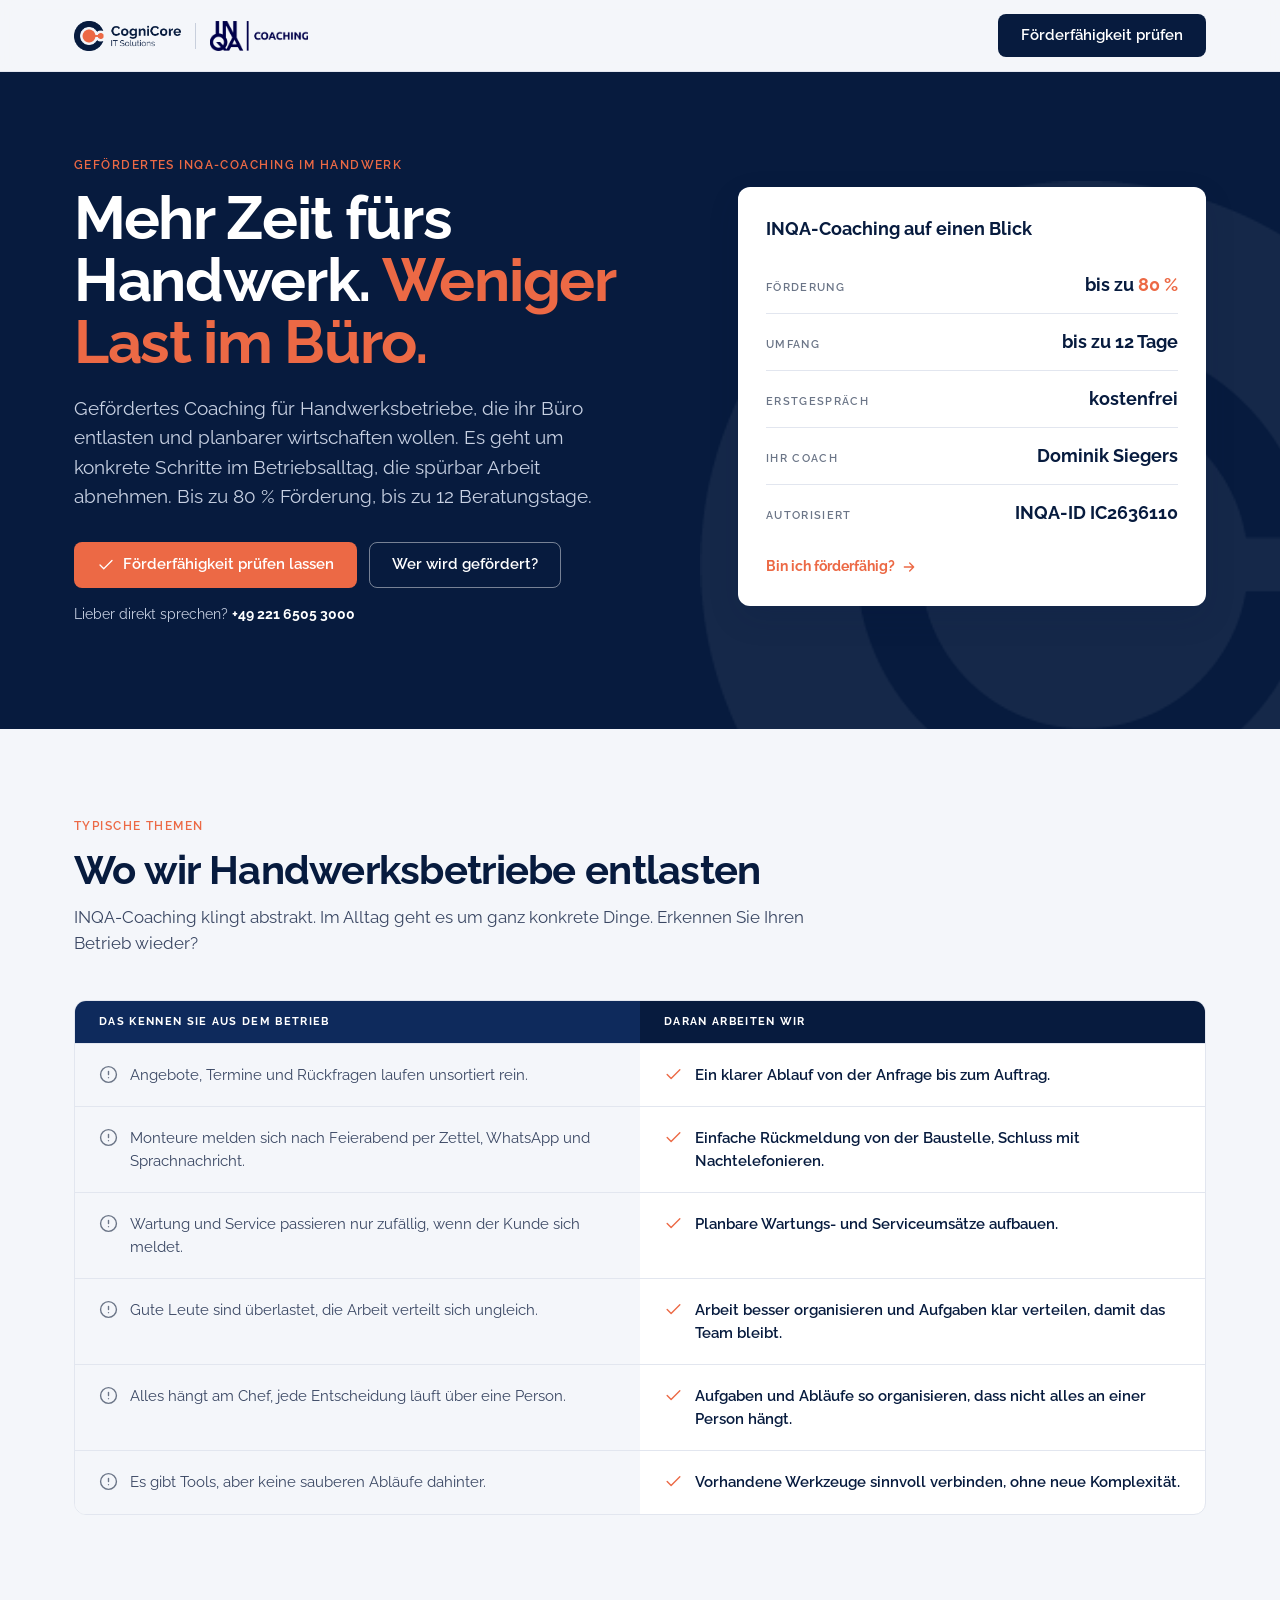
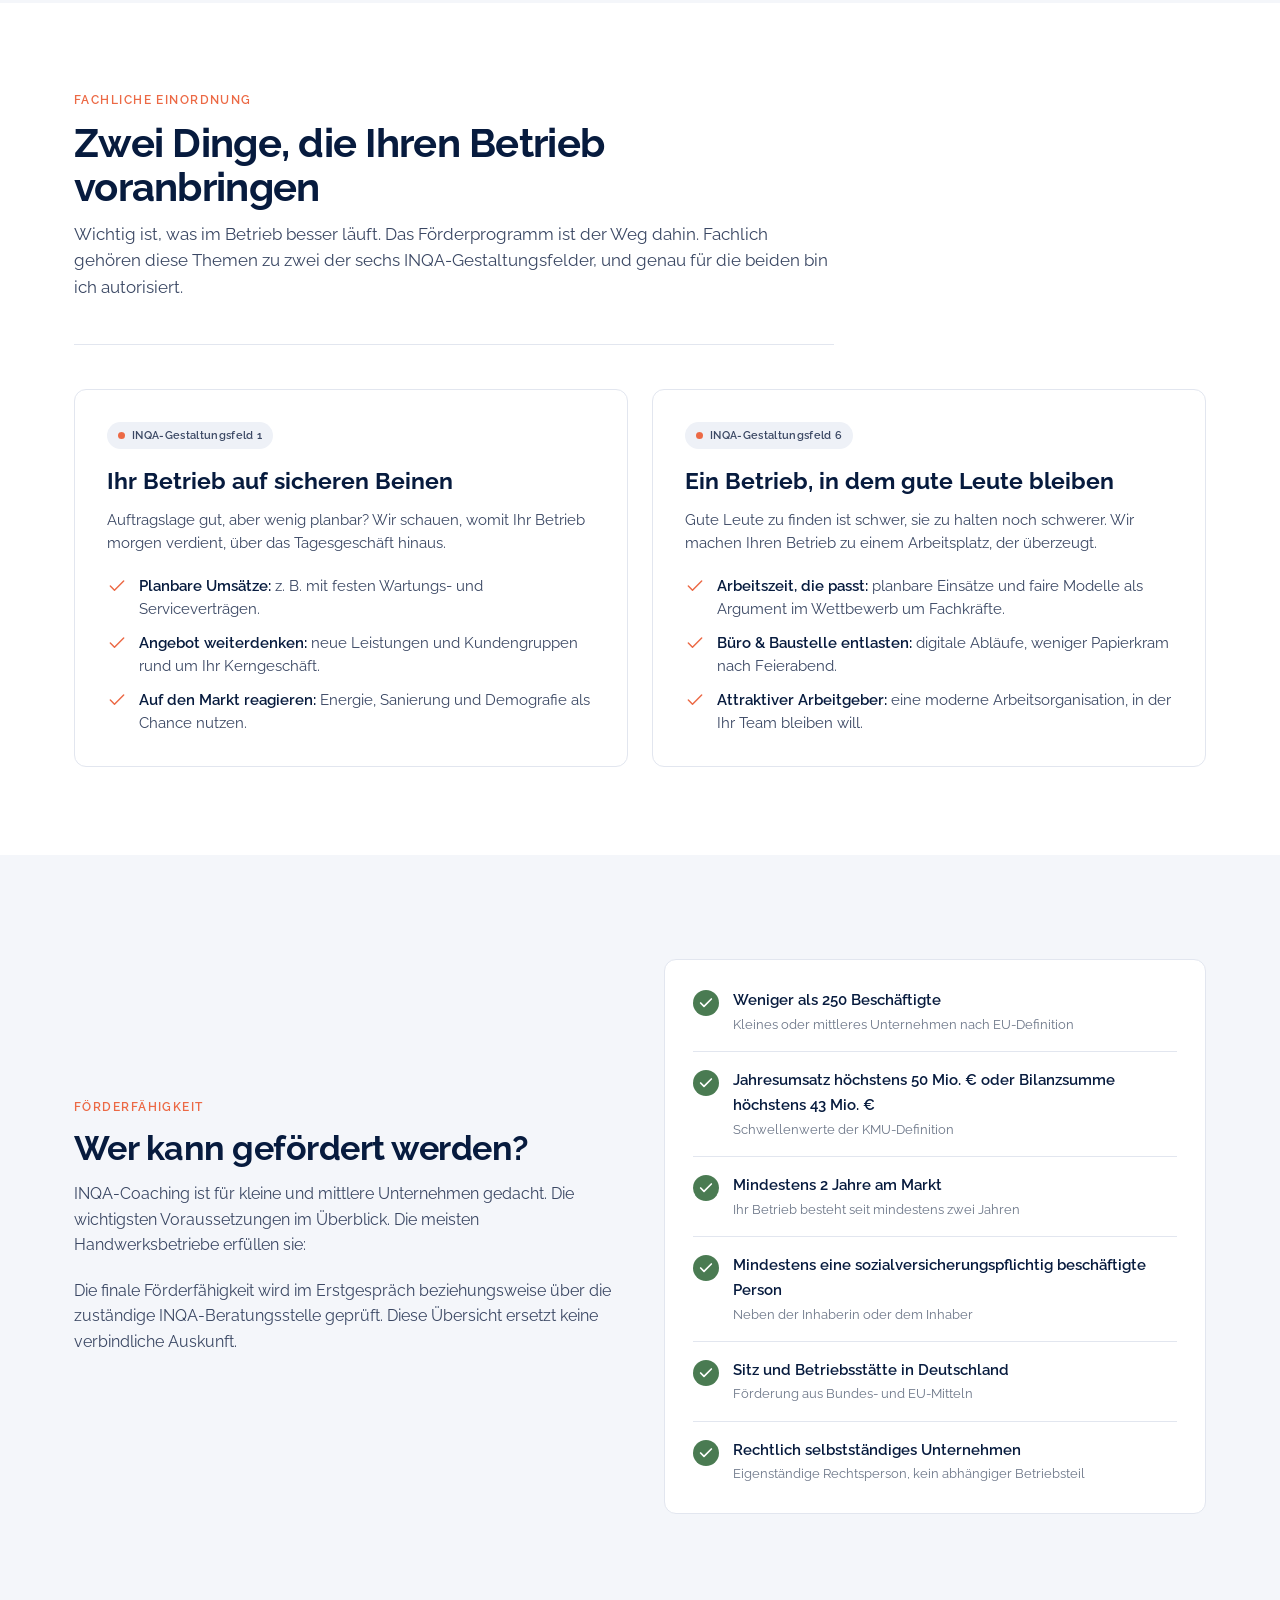
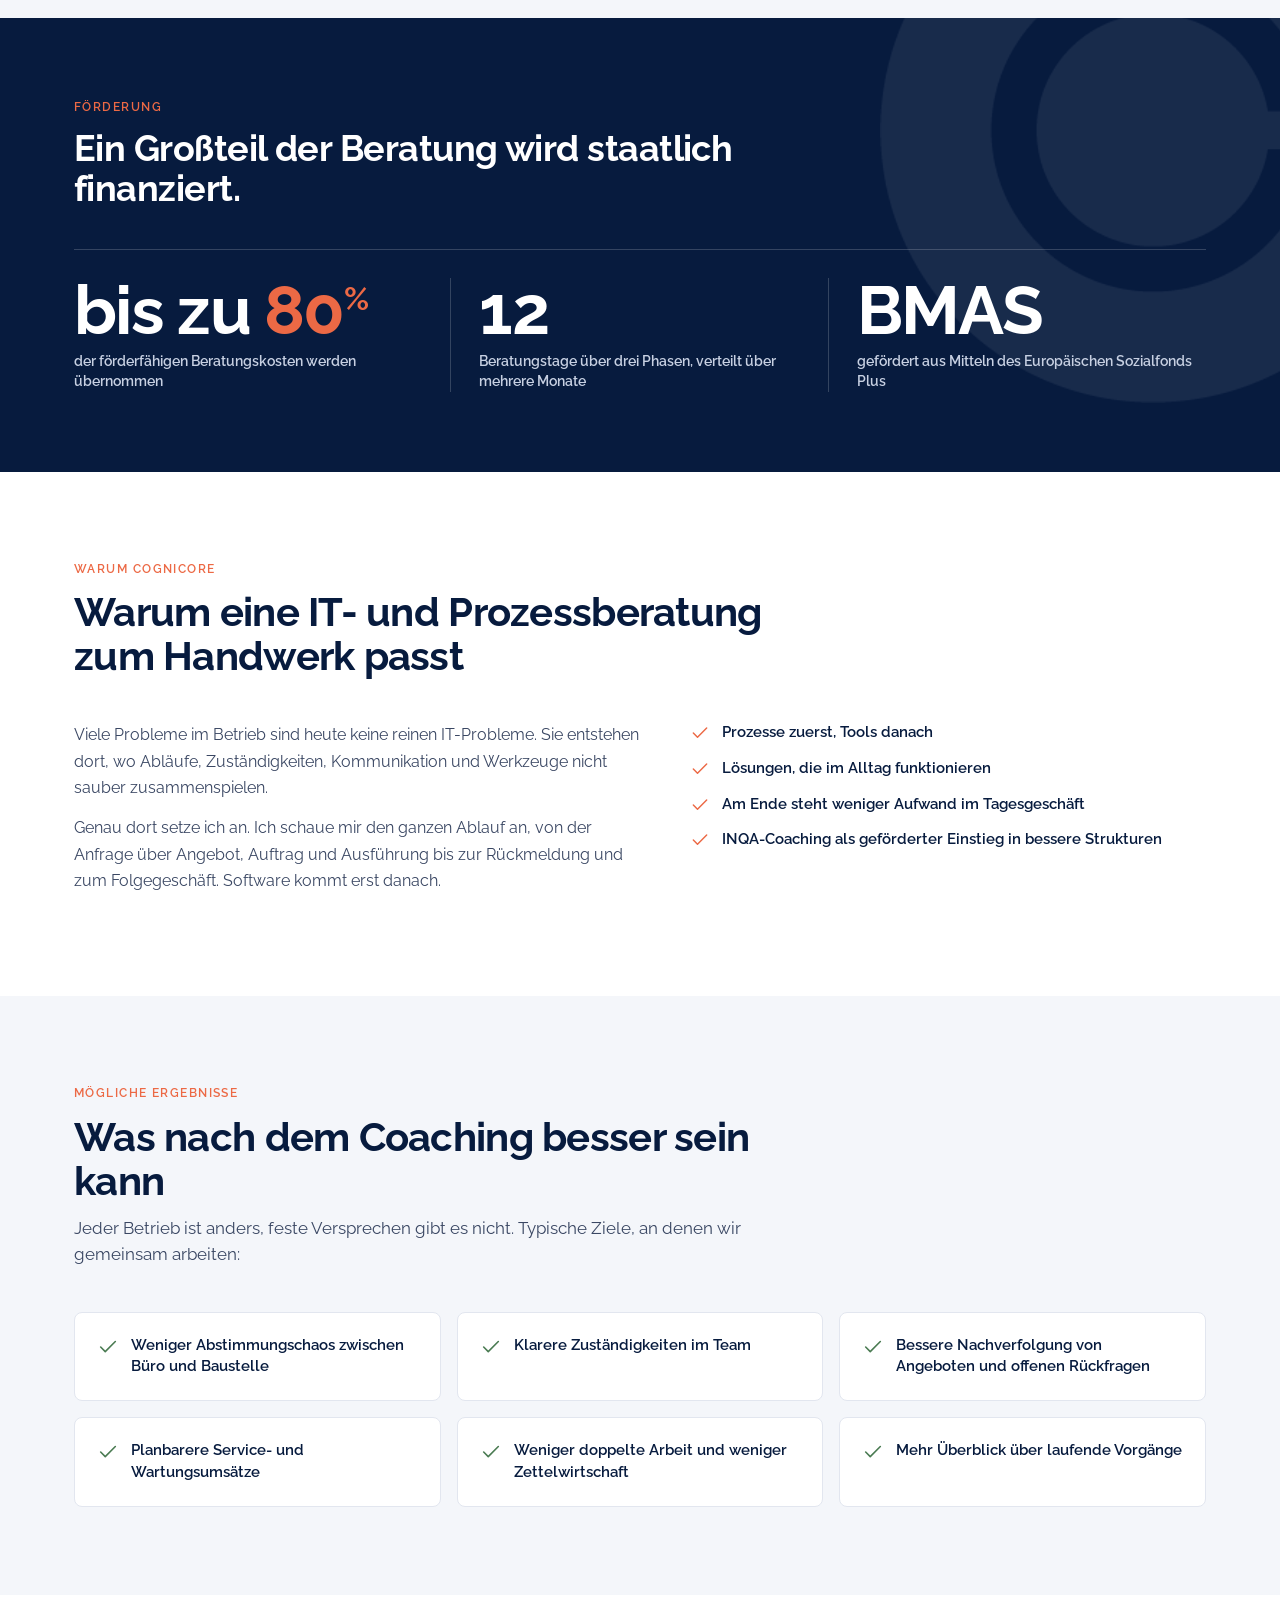
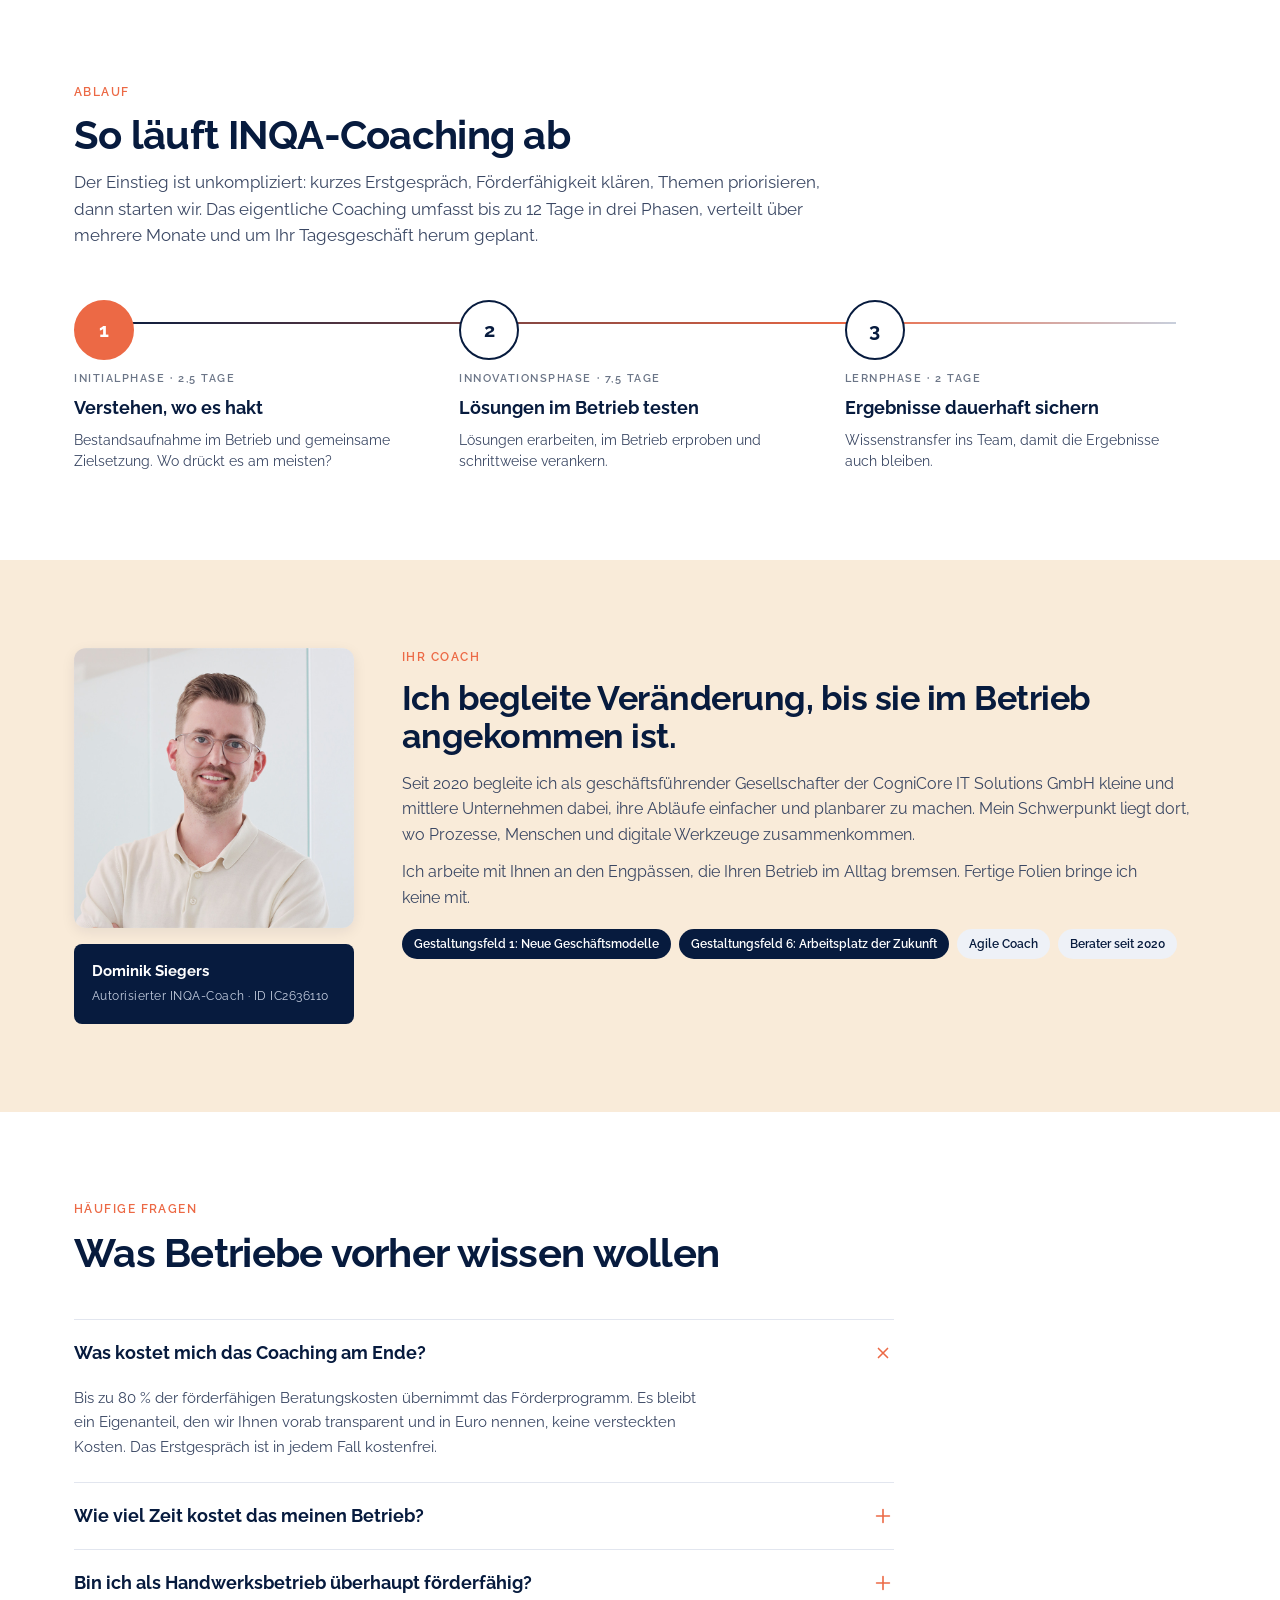
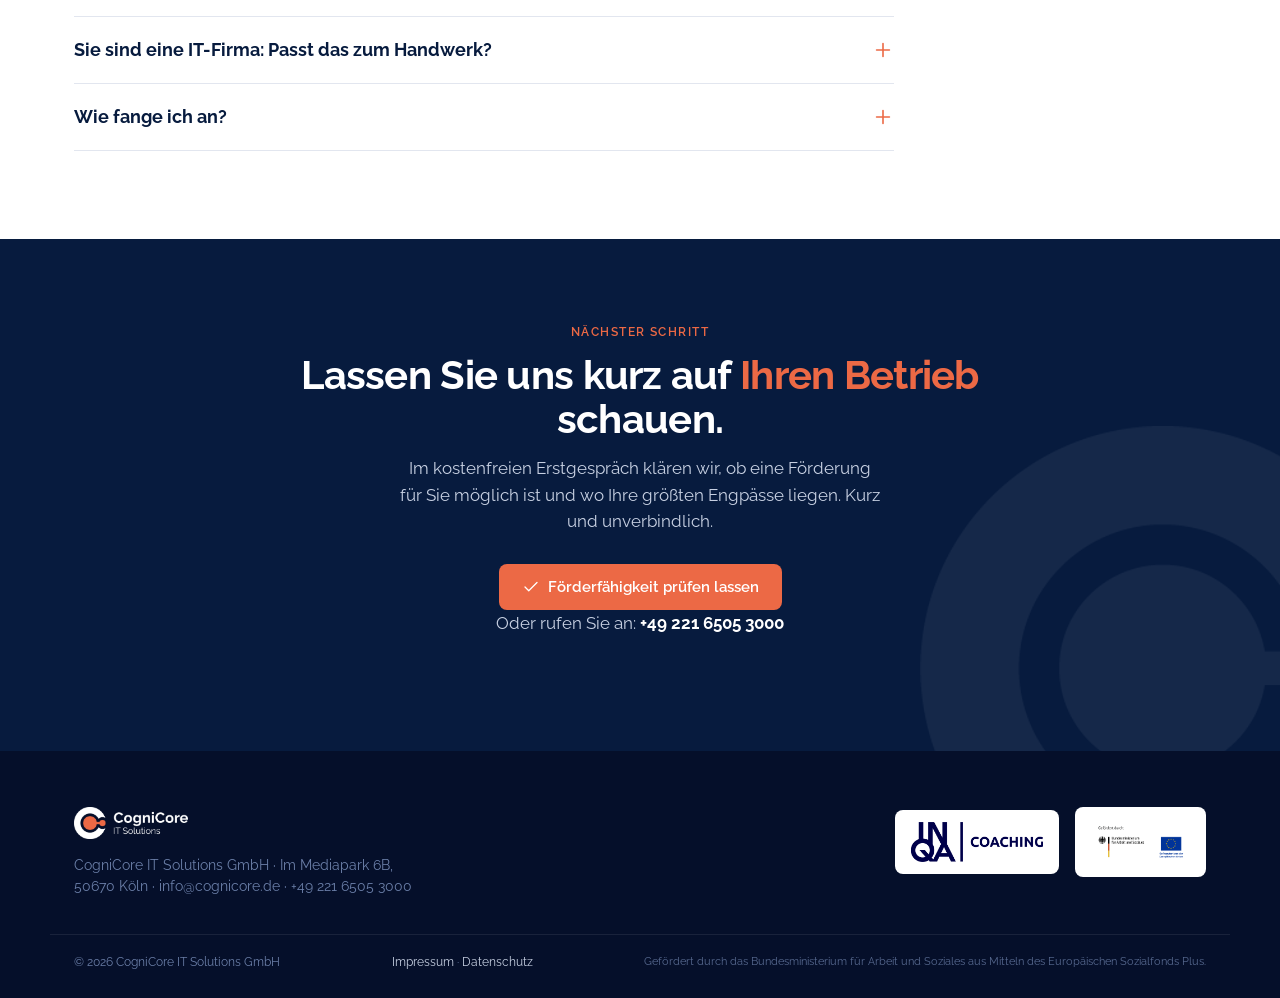
==== index.html @ 33bd90b1 "HubSpot Analytics (EU) eingebunden, Datenschutz auf Einwilligung/Cookies/HubSpot angepasst" ====
<!DOCTYPE html>
<html lang="de">
<head>
  <meta charset="UTF-8">
  <meta name="viewport" content="width=device-width, initial-scale=1.0">
  <title>INQA-Coaching im Handwerk | CogniCore · Dominik Siegers</title>
  <meta name="description" content="Gefördertes INQA-Coaching für Handwerksbetriebe: Büro entlasten, Abläufe klarer machen, planbare Umsätze. Bis zu 80 % Förderung, bis zu 12 Beratungstage. Förderfähigkeit kostenfrei prüfen lassen.">
  <link rel="stylesheet" href="cc-tokens.css">
  <link rel="stylesheet" href="styles.css">
</head>
<body>

<!-- NAV -->
<header class="nav">
  <div class="nav__inner">
    <div class="nav__brand">
      <img class="logo" src="assets/logos/cognicore-logo.png" alt="CogniCore IT Solutions">
      <span class="sep"></span>
      <img class="inqa" src="assets/logos/inqa-coaching-logo.png" alt="INQA Coaching">
    </div>
    <a href="https://book.morgen.so/dominiksiegers/20min" class="btn btn--primary" target="_blank" rel="noopener">Förderfähigkeit prüfen</a>
  </div>
</header>

<!-- HERO -->
<section class="hero">
  <div class="hero__bg"><img src="assets/logos/cognicore-icon-white.png" alt=""></div>
  <div class="hero__inner">
    <div>
      <span class="eyebrow">Gefördertes INQA-Coaching im Handwerk</span>
      <h1>Mehr Zeit fürs Handwerk. <em>Weniger Last im Büro.</em></h1>
      <p class="hero__lede">Gefördertes Coaching für Handwerksbetriebe, die ihr Büro entlasten und planbarer wirtschaften wollen. Es geht um konkrete Schritte im Betriebsalltag, die spürbar Arbeit abnehmen. Bis zu 80 % Förderung, bis zu 12 Beratungstage.</p>
      <div class="hero__actions">
        <a href="https://book.morgen.so/dominiksiegers/20min" class="btn btn--accent" target="_blank" rel="noopener">
          <svg class="ico" viewBox="0 0 24 24" fill="none" stroke="currentColor" stroke-width="1.75" stroke-linecap="round" stroke-linejoin="round"><path d="M20 6 9 17l-5-5"/></svg>
          Förderfähigkeit prüfen lassen
        </a>
        <a href="#foerderfaehig" class="btn btn--ghost-light">Wer wird gefördert?</a>
      </div>
      <p class="hero__phone">Lieber direkt sprechen? <a href="tel:+4922165053000">+49 221 6505 3000</a></p>
    </div>
    <div class="factpanel">
      <p class="factpanel__title">INQA-Coaching auf einen Blick</p>
      <ul class="factpanel__list">
        <li><span class="label">Förderung</span><span class="value">bis zu <span class="accent">80 %</span></span></li>
        <li><span class="label">Umfang</span><span class="value">bis zu 12 Tage</span></li>
        <li><span class="label">Erstgespräch</span><span class="value">kostenfrei</span></li>
        <li><span class="label">Ihr Coach</span><span class="value">Dominik Siegers</span></li>
        <li><span class="label">Autorisiert</span><span class="value">INQA-ID IC2636110</span></li>
      </ul>
      <a href="#foerderfaehig" class="factpanel__link">Bin ich förderfähig?
        <svg class="ico" style="width:16px;height:16px" viewBox="0 0 24 24" fill="none" stroke="currentColor" stroke-width="2" stroke-linecap="round" stroke-linejoin="round"><path d="M5 12h14M13 6l6 6-6 6"/></svg>
      </a>
    </div>
  </div>
</section>

<!-- PROBLEM → ANSATZ -->
<section class="section section--surface" id="themen">
  <div class="wrap">
    <div class="section__head">
      <span class="eyebrow">Typische Themen</span>
      <h2>Wo wir Handwerksbetriebe entlasten</h2>
      <p>INQA-Coaching klingt abstrakt. Im Alltag geht es um ganz konkrete Dinge. Erkennen Sie Ihren Betrieb wieder?</p>
    </div>
    <div class="solve">
      <div class="solve__head"><span>Das kennen Sie aus dem Betrieb</span><span>Daran arbeiten wir</span></div>
      <div class="solve__row">
        <div class="solve__problem"><svg class="ico" viewBox="0 0 24 24" fill="none" stroke="currentColor" stroke-width="1.75" stroke-linecap="round" stroke-linejoin="round"><circle cx="12" cy="12" r="10"/><path d="M12 8v4M12 16h.01"/></svg>Angebote, Termine und Rückfragen laufen unsortiert rein.</div>
        <div class="solve__fix"><svg class="ico" viewBox="0 0 24 24" fill="none" stroke="currentColor" stroke-width="1.75" stroke-linecap="round" stroke-linejoin="round"><path d="M20 6 9 17l-5-5"/></svg>Ein klarer Ablauf von der Anfrage bis zum Auftrag.</div>
      </div>
      <div class="solve__row">
        <div class="solve__problem"><svg class="ico" viewBox="0 0 24 24" fill="none" stroke="currentColor" stroke-width="1.75" stroke-linecap="round" stroke-linejoin="round"><circle cx="12" cy="12" r="10"/><path d="M12 8v4M12 16h.01"/></svg>Monteure melden sich nach Feierabend per Zettel, WhatsApp und Sprachnachricht.</div>
        <div class="solve__fix"><svg class="ico" viewBox="0 0 24 24" fill="none" stroke="currentColor" stroke-width="1.75" stroke-linecap="round" stroke-linejoin="round"><path d="M20 6 9 17l-5-5"/></svg>Einfache Rückmeldung von der Baustelle, Schluss mit Nachtelefonieren.</div>
      </div>
      <div class="solve__row">
        <div class="solve__problem"><svg class="ico" viewBox="0 0 24 24" fill="none" stroke="currentColor" stroke-width="1.75" stroke-linecap="round" stroke-linejoin="round"><circle cx="12" cy="12" r="10"/><path d="M12 8v4M12 16h.01"/></svg>Wartung und Service passieren nur zufällig, wenn der Kunde sich meldet.</div>
        <div class="solve__fix"><svg class="ico" viewBox="0 0 24 24" fill="none" stroke="currentColor" stroke-width="1.75" stroke-linecap="round" stroke-linejoin="round"><path d="M20 6 9 17l-5-5"/></svg>Planbare Wartungs- und Serviceumsätze aufbauen.</div>
      </div>
      <div class="solve__row">
        <div class="solve__problem"><svg class="ico" viewBox="0 0 24 24" fill="none" stroke="currentColor" stroke-width="1.75" stroke-linecap="round" stroke-linejoin="round"><circle cx="12" cy="12" r="10"/><path d="M12 8v4M12 16h.01"/></svg>Gute Leute sind überlastet, die Arbeit verteilt sich ungleich.</div>
        <div class="solve__fix"><svg class="ico" viewBox="0 0 24 24" fill="none" stroke="currentColor" stroke-width="1.75" stroke-linecap="round" stroke-linejoin="round"><path d="M20 6 9 17l-5-5"/></svg>Arbeit besser organisieren und Aufgaben klar verteilen, damit das Team bleibt.</div>
      </div>
      <div class="solve__row">
        <div class="solve__problem"><svg class="ico" viewBox="0 0 24 24" fill="none" stroke="currentColor" stroke-width="1.75" stroke-linecap="round" stroke-linejoin="round"><circle cx="12" cy="12" r="10"/><path d="M12 8v4M12 16h.01"/></svg>Alles hängt am Chef, jede Entscheidung läuft über eine Person.</div>
        <div class="solve__fix"><svg class="ico" viewBox="0 0 24 24" fill="none" stroke="currentColor" stroke-width="1.75" stroke-linecap="round" stroke-linejoin="round"><path d="M20 6 9 17l-5-5"/></svg>Aufgaben und Abläufe so organisieren, dass nicht alles an einer Person hängt.</div>
      </div>
      <div class="solve__row">
        <div class="solve__problem"><svg class="ico" viewBox="0 0 24 24" fill="none" stroke="currentColor" stroke-width="1.75" stroke-linecap="round" stroke-linejoin="round"><circle cx="12" cy="12" r="10"/><path d="M12 8v4M12 16h.01"/></svg>Es gibt Tools, aber keine sauberen Abläufe dahinter.</div>
        <div class="solve__fix"><svg class="ico" viewBox="0 0 24 24" fill="none" stroke="currentColor" stroke-width="1.75" stroke-linecap="round" stroke-linejoin="round"><path d="M20 6 9 17l-5-5"/></svg>Vorhandene Werkzeuge sinnvoll verbinden, ohne neue Komplexität.</div>
      </div>
    </div>
  </div>
</section>

<!-- GESTALTUNGSFELDER (fachliche Einordnung) -->
<section class="section section--white">
  <div class="wrap">
    <div class="section__head">
      <span class="eyebrow">Fachliche Einordnung</span>
      <h2>Zwei Dinge, die Ihren Betrieb voranbringen</h2>
      <p>Wichtig ist, was im Betrieb besser läuft. Das Förderprogramm ist der Weg dahin. Fachlich gehören diese Themen zu zwei der sechs INQA-Gestaltungsfelder, und genau für die beiden bin ich autorisiert.</p>
    </div>
    <hr class="rule">
    <div class="pillars">
      <article class="pillar">
        <span class="pillar__cred"><span class="dot"></span> INQA-Gestaltungsfeld 1</span>
        <h3>Ihr Betrieb auf sicheren Beinen</h3>
        <p>Auftragslage gut, aber wenig planbar? Wir schauen, womit Ihr Betrieb morgen verdient, über das Tagesgeschäft hinaus.</p>
        <ul>
          <li><svg class="ico" viewBox="0 0 24 24" fill="none" stroke="currentColor" stroke-width="1.75" stroke-linecap="round" stroke-linejoin="round"><path d="M20 6 9 17l-5-5"/></svg><span><b>Planbare Umsätze:</b> z. B. mit festen Wartungs- und Serviceverträgen.</span></li>
          <li><svg class="ico" viewBox="0 0 24 24" fill="none" stroke="currentColor" stroke-width="1.75" stroke-linecap="round" stroke-linejoin="round"><path d="M20 6 9 17l-5-5"/></svg><span><b>Angebot weiterdenken:</b> neue Leistungen und Kundengruppen rund um Ihr Kerngeschäft.</span></li>
          <li><svg class="ico" viewBox="0 0 24 24" fill="none" stroke="currentColor" stroke-width="1.75" stroke-linecap="round" stroke-linejoin="round"><path d="M20 6 9 17l-5-5"/></svg><span><b>Auf den Markt reagieren:</b> Energie, Sanierung und Demografie als Chance nutzen.</span></li>
        </ul>
      </article>
      <article class="pillar">
        <span class="pillar__cred"><span class="dot"></span> INQA-Gestaltungsfeld 6</span>
        <h3>Ein Betrieb, in dem gute Leute bleiben</h3>
        <p>Gute Leute zu finden ist schwer, sie zu halten noch schwerer. Wir machen Ihren Betrieb zu einem Arbeitsplatz, der überzeugt.</p>
        <ul>
          <li><svg class="ico" viewBox="0 0 24 24" fill="none" stroke="currentColor" stroke-width="1.75" stroke-linecap="round" stroke-linejoin="round"><path d="M20 6 9 17l-5-5"/></svg><span><b>Arbeitszeit, die passt:</b> planbare Einsätze und faire Modelle als Argument im Wettbewerb um Fachkräfte.</span></li>
          <li><svg class="ico" viewBox="0 0 24 24" fill="none" stroke="currentColor" stroke-width="1.75" stroke-linecap="round" stroke-linejoin="round"><path d="M20 6 9 17l-5-5"/></svg><span><b>Büro &amp; Baustelle entlasten:</b> digitale Abläufe, weniger Papierkram nach Feierabend.</span></li>
          <li><svg class="ico" viewBox="0 0 24 24" fill="none" stroke="currentColor" stroke-width="1.75" stroke-linecap="round" stroke-linejoin="round"><path d="M20 6 9 17l-5-5"/></svg><span><b>Attraktiver Arbeitgeber:</b> eine moderne Arbeitsorganisation, in der Ihr Team bleiben will.</span></li>
        </ul>
      </article>
    </div>
  </div>
</section>

<!-- FÖRDERFÄHIGKEIT -->
<section class="section section--surface" id="foerderfaehig">
  <div class="wrap">
    <div class="eligible">
      <div class="eligible__head">
        <span class="eyebrow">Förderfähigkeit</span>
        <h2>Wer kann gefördert werden?</h2>
        <p>INQA-Coaching ist für kleine und mittlere Unternehmen gedacht. Die wichtigsten Voraussetzungen im Überblick. Die meisten Handwerksbetriebe erfüllen sie:</p>
        <p class="eligible__note">Die finale Förderfähigkeit wird im Erstgespräch beziehungsweise über die zuständige INQA-Beratungsstelle geprüft. Diese Übersicht ersetzt keine verbindliche Auskunft.</p>
      </div>
      <ul class="checklist">
        <li>
          <span class="tick"><svg class="ico" viewBox="0 0 24 24" fill="none" stroke="currentColor" stroke-width="2.5" stroke-linecap="round" stroke-linejoin="round"><path d="M20 6 9 17l-5-5"/></svg></span>
          <div><b>Weniger als 250 Beschäftigte</b><span>Kleines oder mittleres Unternehmen nach EU-Definition</span></div>
        </li>
        <li>
          <span class="tick"><svg class="ico" viewBox="0 0 24 24" fill="none" stroke="currentColor" stroke-width="2.5" stroke-linecap="round" stroke-linejoin="round"><path d="M20 6 9 17l-5-5"/></svg></span>
          <div><b>Jahresumsatz höchstens 50 Mio. € oder Bilanzsumme höchstens 43 Mio. €</b><span>Schwellenwerte der KMU-Definition</span></div>
        </li>
        <li>
          <span class="tick"><svg class="ico" viewBox="0 0 24 24" fill="none" stroke="currentColor" stroke-width="2.5" stroke-linecap="round" stroke-linejoin="round"><path d="M20 6 9 17l-5-5"/></svg></span>
          <div><b>Mindestens 2 Jahre am Markt</b><span>Ihr Betrieb besteht seit mindestens zwei Jahren</span></div>
        </li>
        <li>
          <span class="tick"><svg class="ico" viewBox="0 0 24 24" fill="none" stroke="currentColor" stroke-width="2.5" stroke-linecap="round" stroke-linejoin="round"><path d="M20 6 9 17l-5-5"/></svg></span>
          <div><b>Mindestens eine sozialversicherungspflichtig beschäftigte Person</b><span>Neben der Inhaberin oder dem Inhaber</span></div>
        </li>
        <li>
          <span class="tick"><svg class="ico" viewBox="0 0 24 24" fill="none" stroke="currentColor" stroke-width="2.5" stroke-linecap="round" stroke-linejoin="round"><path d="M20 6 9 17l-5-5"/></svg></span>
          <div><b>Sitz und Betriebsstätte in Deutschland</b><span>Förderung aus Bundes- und EU-Mitteln</span></div>
        </li>
        <li>
          <span class="tick"><svg class="ico" viewBox="0 0 24 24" fill="none" stroke="currentColor" stroke-width="2.5" stroke-linecap="round" stroke-linejoin="round"><path d="M20 6 9 17l-5-5"/></svg></span>
          <div><b>Rechtlich selbstständiges Unternehmen</b><span>Eigenständige Rechtsperson, kein abhängiger Betriebsteil</span></div>
        </li>
      </ul>
    </div>
  </div>
</section>

<!-- FUNDING STATS -->
<section class="stats">
  <div class="stats__bg"><img src="assets/logos/cognicore-icon-white.png" alt=""></div>
  <div class="stats__inner">
    <div class="stats__head">
      <span class="eyebrow">Förderung</span>
      <h2>Ein Großteil der Beratung wird staatlich finanziert.</h2>
    </div>
    <div class="stats__grid">
      <div class="stat">
        <div class="stat__num">bis zu <span class="accent">80</span><em>%</em></div>
        <div class="stat__label">der förderfähigen Beratungskosten werden übernommen</div>
      </div>
      <div class="stat">
        <div class="stat__num">12</div>
        <div class="stat__label">Beratungstage über drei Phasen, verteilt über mehrere Monate</div>
      </div>
      <div class="stat">
        <div class="stat__num">BMAS</div>
        <div class="stat__label">gefördert aus Mitteln des Europäischen Sozialfonds Plus</div>
      </div>
    </div>
  </div>
</section>

<!-- WARUM COGNICORE -->
<section class="section section--white">
  <div class="wrap">
    <div class="section__head">
      <span class="eyebrow">Warum CogniCore</span>
      <h2>Warum eine IT- und Prozessberatung zum Handwerk passt</h2>
    </div>
    <div class="why">
      <div class="why__text">
        <p>Viele Probleme im Betrieb sind heute keine reinen IT-Probleme. Sie entstehen dort, wo Abläufe, Zuständigkeiten, Kommunikation und Werkzeuge nicht sauber zusammenspielen.</p>
        <p>Genau dort setze ich an. Ich schaue mir den ganzen Ablauf an, von der Anfrage über Angebot, Auftrag und Ausführung bis zur Rückmeldung und zum Folgegeschäft. Software kommt erst danach.</p>
      </div>
      <ul class="why__list">
        <li><svg class="ico" viewBox="0 0 24 24" fill="none" stroke="currentColor" stroke-width="1.75" stroke-linecap="round" stroke-linejoin="round"><path d="M20 6 9 17l-5-5"/></svg>Prozesse zuerst, Tools danach</li>
        <li><svg class="ico" viewBox="0 0 24 24" fill="none" stroke="currentColor" stroke-width="1.75" stroke-linecap="round" stroke-linejoin="round"><path d="M20 6 9 17l-5-5"/></svg>Lösungen, die im Alltag funktionieren</li>
        <li><svg class="ico" viewBox="0 0 24 24" fill="none" stroke="currentColor" stroke-width="1.75" stroke-linecap="round" stroke-linejoin="round"><path d="M20 6 9 17l-5-5"/></svg>Am Ende steht weniger Aufwand im Tagesgeschäft</li>
        <li><svg class="ico" viewBox="0 0 24 24" fill="none" stroke="currentColor" stroke-width="1.75" stroke-linecap="round" stroke-linejoin="round"><path d="M20 6 9 17l-5-5"/></svg>INQA-Coaching als geförderter Einstieg in bessere Strukturen</li>
      </ul>
    </div>
  </div>
</section>

<!-- ERGEBNIS -->
<section class="section section--surface">
  <div class="wrap">
    <div class="section__head">
      <span class="eyebrow">Mögliche Ergebnisse</span>
      <h2>Was nach dem Coaching besser sein kann</h2>
      <p>Jeder Betrieb ist anders, feste Versprechen gibt es nicht. Typische Ziele, an denen wir gemeinsam arbeiten:</p>
    </div>
    <div class="results">
      <div class="result"><svg class="ico" viewBox="0 0 24 24" fill="none" stroke="currentColor" stroke-width="1.75" stroke-linecap="round" stroke-linejoin="round"><path d="M20 6 9 17l-5-5"/></svg><p>Weniger Abstimmungschaos zwischen Büro und Baustelle</p></div>
      <div class="result"><svg class="ico" viewBox="0 0 24 24" fill="none" stroke="currentColor" stroke-width="1.75" stroke-linecap="round" stroke-linejoin="round"><path d="M20 6 9 17l-5-5"/></svg><p>Klarere Zuständigkeiten im Team</p></div>
      <div class="result"><svg class="ico" viewBox="0 0 24 24" fill="none" stroke="currentColor" stroke-width="1.75" stroke-linecap="round" stroke-linejoin="round"><path d="M20 6 9 17l-5-5"/></svg><p>Bessere Nachverfolgung von Angeboten und offenen Rückfragen</p></div>
      <div class="result"><svg class="ico" viewBox="0 0 24 24" fill="none" stroke="currentColor" stroke-width="1.75" stroke-linecap="round" stroke-linejoin="round"><path d="M20 6 9 17l-5-5"/></svg><p>Planbarere Service- und Wartungsumsätze</p></div>
      <div class="result"><svg class="ico" viewBox="0 0 24 24" fill="none" stroke="currentColor" stroke-width="1.75" stroke-linecap="round" stroke-linejoin="round"><path d="M20 6 9 17l-5-5"/></svg><p>Weniger doppelte Arbeit und weniger Zettelwirtschaft</p></div>
      <div class="result"><svg class="ico" viewBox="0 0 24 24" fill="none" stroke="currentColor" stroke-width="1.75" stroke-linecap="round" stroke-linejoin="round"><path d="M20 6 9 17l-5-5"/></svg><p>Mehr Überblick über laufende Vorgänge</p></div>
    </div>
  </div>
</section>

<!-- PROCESS -->
<section class="section section--white" id="ablauf">
  <div class="wrap">
    <div class="section__head">
      <span class="eyebrow">Ablauf</span>
      <h2>So läuft INQA-Coaching ab</h2>
      <p>Der Einstieg ist unkompliziert: kurzes Erstgespräch, Förderfähigkeit klären, Themen priorisieren, dann starten wir. Das eigentliche Coaching umfasst bis zu 12 Tage in drei Phasen, verteilt über mehrere Monate und um Ihr Tagesgeschäft herum geplant.</p>
    </div>
    <div class="process">
      <div class="process__line"></div>
      <div class="process__step is-active">
        <div class="process__dot">1</div>
        <span class="process__days">Initialphase · 2,5 Tage</span>
        <h3>Verstehen, wo es hakt</h3>
        <p>Bestandsaufnahme im Betrieb und gemeinsame Zielsetzung. Wo drückt es am meisten?</p>
      </div>
      <div class="process__step">
        <div class="process__dot">2</div>
        <span class="process__days">Innovationsphase · 7,5 Tage</span>
        <h3>Lösungen im Betrieb testen</h3>
        <p>Lösungen erarbeiten, im Betrieb erproben und schrittweise verankern.</p>
      </div>
      <div class="process__step">
        <div class="process__dot">3</div>
        <span class="process__days">Lernphase · 2 Tage</span>
        <h3>Ergebnisse dauerhaft sichern</h3>
        <p>Wissenstransfer ins Team, damit die Ergebnisse auch bleiben.</p>
      </div>
    </div>
  </div>
</section>

<!-- ABOUT -->
<section class="section section--beige">
  <div class="wrap">
    <div class="about">
      <div class="about__media">
        <img class="about__photo" src="assets/coach/dominik-siegers.jpg" alt="Dominik Siegers, autorisierter INQA-Coach">
        <div class="about__id">
          <b>Dominik Siegers</b>
          <span>Autorisierter INQA-Coach · ID IC2636110</span>
        </div>
      </div>
      <div class="about__text">
        <span class="eyebrow">Ihr Coach</span>
        <h2>Ich begleite Veränderung, bis sie im Betrieb angekommen ist.</h2>
        <p>Seit 2020 begleite ich als geschäftsführender Gesellschafter der CogniCore IT Solutions GmbH kleine und mittlere Unternehmen dabei, ihre Abläufe einfacher und planbarer zu machen. Mein Schwerpunkt liegt dort, wo Prozesse, Menschen und digitale Werkzeuge zusammenkommen.</p>
        <p>Ich arbeite mit Ihnen an den Engpässen, die Ihren Betrieb im Alltag bremsen. Fertige Folien bringe ich keine mit.</p>
        <div class="tags">
          <span class="tag tag--navy">Gestaltungsfeld 1: Neue Geschäftsmodelle</span>
          <span class="tag tag--navy">Gestaltungsfeld 6: Arbeitsplatz der Zukunft</span>
          <span class="tag">Agile Coach</span>
          <span class="tag">Berater seit 2020</span>
        </div>
      </div>
    </div>
  </div>
</section>

<!-- FAQ -->
<section class="section section--white">
  <div class="wrap">
    <div class="section__head">
      <span class="eyebrow">Häufige Fragen</span>
      <h2>Was Betriebe vorher wissen wollen</h2>
    </div>
    <div class="faq">
      <div class="faq__item open">
        <button class="faq__q">Was kostet mich das Coaching am Ende?
          <svg class="ico" viewBox="0 0 24 24" fill="none" stroke="currentColor" stroke-width="1.75" stroke-linecap="round" stroke-linejoin="round"><path d="M12 5v14M5 12h14"/></svg>
        </button>
        <div class="faq__a"><p>Bis zu 80 % der förderfähigen Beratungskosten übernimmt das Förderprogramm. Es bleibt ein Eigenanteil, den wir Ihnen vorab transparent und in Euro nennen, keine versteckten Kosten. Das Erstgespräch ist in jedem Fall kostenfrei.</p></div>
      </div>
      <div class="faq__item">
        <button class="faq__q">Wie viel Zeit kostet das meinen Betrieb?
          <svg class="ico" viewBox="0 0 24 24" fill="none" stroke="currentColor" stroke-width="1.75" stroke-linecap="round" stroke-linejoin="round"><path d="M12 5v14M5 12h14"/></svg>
        </button>
        <div class="faq__a"><p>Bis zu 12 Beratungstage, verteilt über mehrere Monate. Die Termine planen wir um Ihr Tagesgeschäft herum, der Betrieb läuft normal weiter. Wir arbeiten an konkreten Themen aus Ihrem Alltag.</p></div>
      </div>
      <div class="faq__item">
        <button class="faq__q">Bin ich als Handwerksbetrieb überhaupt förderfähig?
          <svg class="ico" viewBox="0 0 24 24" fill="none" stroke="currentColor" stroke-width="1.75" stroke-linecap="round" stroke-linejoin="round"><path d="M12 5v14M5 12h14"/></svg>
        </button>
        <div class="faq__a"><p>In der Regel ja: Betriebe mit weniger als 250 Beschäftigten, mindestens zwei Jahren am Markt und mindestens einer sozialversicherungspflichtig beschäftigten Person erfüllen die Kernkriterien. Die verbindliche Prüfung machen wir gemeinsam im Erstgespräch.</p></div>
      </div>
      <div class="faq__item">
        <button class="faq__q">Sie sind eine IT-Firma: Passt das zum Handwerk?
          <svg class="ico" viewBox="0 0 24 24" fill="none" stroke="currentColor" stroke-width="1.75" stroke-linecap="round" stroke-linejoin="round"><path d="M12 5v14M5 12h14"/></svg>
        </button>
        <div class="faq__a"><p>Mir geht es um Ihren Betrieb: planbare Umsätze, weniger Bürolast, ein Arbeitsplatz, der Leute hält. Technik ist dabei nur Mittel zum Zweck. Genau dafür bin ich als INQA-Coach für die Gestaltungsfelder 1 und 6 autorisiert.</p></div>
      </div>
      <div class="faq__item">
        <button class="faq__q">Wie fange ich an?
          <svg class="ico" viewBox="0 0 24 24" fill="none" stroke="currentColor" stroke-width="1.75" stroke-linecap="round" stroke-linejoin="round"><path d="M12 5v14M5 12h14"/></svg>
        </button>
        <div class="faq__a"><p>Mit einem kurzen, kostenfreien Erstgespräch. Darin klären wir Ihre Förderfähigkeit, Ihre Themen und den nächsten Schritt. Ob Sie das Coaching danach beauftragen, entscheiden Sie in Ruhe.</p></div>
      </div>
    </div>
  </div>
</section>

<!-- CTA -->
<section class="cta">
  <div class="cta__bg"><img src="assets/logos/cognicore-icon-white.png" alt=""></div>
  <div class="cta__inner">
    <span class="eyebrow">Nächster Schritt</span>
    <h2>Lassen Sie uns kurz auf <em>Ihren Betrieb</em> schauen.</h2>
    <p>Im kostenfreien Erstgespräch klären wir, ob eine Förderung für Sie möglich ist und wo Ihre größten Engpässe liegen. Kurz und unverbindlich.</p>
    <a href="https://book.morgen.so/dominiksiegers/20min" class="btn btn--accent" target="_blank" rel="noopener">
      <svg class="ico" viewBox="0 0 24 24" fill="none" stroke="currentColor" stroke-width="1.75" stroke-linecap="round" stroke-linejoin="round"><path d="M20 6 9 17l-5-5"/></svg>
      Förderfähigkeit prüfen lassen
    </a>
    <p class="cta__phone">Oder rufen Sie an: <a href="tel:+4922165053000">+49 221 6505 3000</a></p>
  </div>
</section>

<!-- FOOTER -->
<footer class="foot">
  <div class="wrap">
    <div class="foot__inner">
      <div class="foot__brand">
        <img src="assets/logos/cognicore-logo-white.png" alt="CogniCore IT Solutions">
        <p>CogniCore IT Solutions GmbH · Im Mediapark 6B, 50670 Köln · <a href="mailto:info@cognicore.de" style="color:inherit;border:0;">info@cognicore.de</a> · +49 221 6505 3000</p>
      </div>
      <div class="foot__logos">
        <div class="foot__chip"><img src="assets/logos/inqa-coaching-logo.png" alt="INQA Coaching"></div>
        <div class="foot__chip foot__chip--bmas"><img src="assets/logos/bmas-foerderlogo.png" alt="Gefördert durch das Bundesministerium für Arbeit und Soziales, kofinanziert von der Europäischen Union"></div>
      </div>
    </div>
  </div>
  <div class="foot__legal">
    <span>© 2026 CogniCore IT Solutions GmbH</span>
    <span><a href="impressum.html">Impressum</a> · <a href="datenschutz.html">Datenschutz</a></span>
    <span class="sub">Gefördert durch das Bundesministerium für Arbeit und Soziales aus Mitteln des Europäischen Sozialfonds Plus.</span>
  </div>
</footer>

<script>
  // FAQ accordion
  document.querySelectorAll('.faq__q').forEach(q => {
    q.addEventListener('click', () => {
      const item = q.parentElement;
      const wasOpen = item.classList.contains('open');
      document.querySelectorAll('.faq__item').forEach(i => i.classList.remove('open'));
      if (!wasOpen) item.classList.add('open');
    });
  });
</script>

<!-- Start of HubSpot Embed Code -->
<script type="text/javascript" id="hs-script-loader" async defer src="//js-eu1.hs-scripts.com/144804770.js"></script>
<!-- End of HubSpot Embed Code -->

</body>
</html>
---- cc-tokens.css ----
/* =========================================================
   CogniCore IT Solutions — Design Tokens
   Source: CCIT Corporate Design (2024) + brand notes
   ========================================================= */

/* Brand font — Raleway (variable, supplied by client). */
@font-face {
  font-family: 'Raleway';
  src: url('assets/fonts/raleway.woff2') format('woff2');
  font-weight: 100 900;
  font-style: normal;
  font-display: swap;
}

:root {
  /* ---------- Brand colors (from Corporate Guide) ---------- */
  --cc-blue:        #071B3E; /* "Blau"   — primary, dominant */
  --cc-blue-deep:   #050F2A; /* darker shade for layering */
  --cc-blue-700:    #0E2A5C;
  --cc-blue-500:    #1E4083;
  --cc-blue-300:    #6B7FA8;
  --cc-blue-100:    #C7D0E2;

  --cc-orange:      #EC6945; /* "Orange" — accent, highlights only */
  --cc-orange-600:  #D9542F;
  --cc-orange-300:  #F4A287;
  --cc-orange-100:  #FBDDD0;

  --cc-beige:       #F9EBD9; /* "Beige"  — soft surface accents */
  --cc-beige-200:   #FCF4E9;

  --cc-green:       #4A7B52; /* "Grün"   — success / secondary tag */
  --cc-green-200:   #B7CDB9;

  /* ---------- Neutrals ---------- */
  --cc-bg:          #F4F6FA; /* Background light (per brief) */
  --cc-bg-soft:     #FFFFFF;
  --cc-surface:     #FFFFFF;
  --cc-surface-2:   #F4F6FA;
  --cc-line:        #E2E6EF;
  --cc-line-strong: #C8CFDC;

  --cc-fg-1:        #071B3E;  /* primary text = navy */
  --cc-fg-2:        #3A4763;  /* secondary text */
  --cc-fg-3:        #6B7587;  /* tertiary / meta */
  --cc-fg-on-blue:  #FFFFFF;
  --cc-fg-on-blue-2:#C7D0E2;

  /* ---------- Semantic ---------- */
  --cc-success:     var(--cc-green);
  --cc-warning:     #C77A1F;
  --cc-danger:      #B23A2A;
  --cc-info:        var(--cc-blue-500);
  --cc-focus-ring:  rgba(236,105,69,.45);

  /* ---------- Type ---------- */
  /* Brand book lists Raleway (Bold, Regular). User brief says
     Calibri for office/long-form. Web defaults to Raleway with
     Calibri fallback, then system. */
  --cc-font-display: 'Raleway', 'Calibri', system-ui, -apple-system, 'Segoe UI', sans-serif;
  --cc-font-body:    'Raleway', 'Calibri', system-ui, -apple-system, 'Segoe UI', sans-serif;
  --cc-font-mono:    ui-monospace, 'JetBrains Mono', 'SF Mono', Menlo, Consolas, monospace;

  /* Office / document mode (Calibri only) */
  --cc-font-office:  'Calibri', 'Carlito', system-ui, sans-serif;

  /* Type scale — geared to 16px root */
  --cc-fs-display: 56px;  --cc-lh-display: 1.05;  --cc-tr-display: -0.02em;
  --cc-fs-h1:      40px;  --cc-lh-h1:      1.10;  --cc-tr-h1:      -0.015em;
  --cc-fs-h2:      30px;  --cc-lh-h2:      1.18;  --cc-tr-h2:      -0.01em;
  --cc-fs-h3:      22px;  --cc-lh-h3:      1.25;  --cc-tr-h3:       0;
  --cc-fs-h4:      18px;  --cc-lh-h4:      1.30;
  --cc-fs-body:    16px;  --cc-lh-body:    1.55;
  --cc-fs-small:   14px;  --cc-lh-small:   1.50;
  --cc-fs-meta:    12px;  --cc-lh-meta:    1.40;
  --cc-tracking-eyebrow: 0.12em;

  /* Weights */
  --cc-w-light:    300;
  --cc-w-regular:  400;
  --cc-w-medium:   500;
  --cc-w-semi:     600;
  --cc-w-bold:     700;

  /* ---------- Spacing (4px base) ---------- */
  --cc-s-1:  4px;
  --cc-s-2:  8px;
  --cc-s-3:  12px;
  --cc-s-4:  16px;
  --cc-s-5:  20px;
  --cc-s-6:  24px;
  --cc-s-8:  32px;
  --cc-s-10: 40px;
  --cc-s-12: 48px;
  --cc-s-16: 64px;
  --cc-s-20: 80px;

  /* ---------- Radii ---------- */
  --cc-r-xs: 2px;
  --cc-r-sm: 4px;
  --cc-r-md: 8px;
  --cc-r-lg: 12px;
  --cc-r-xl: 20px;
  --cc-r-pill: 999px;

  /* ---------- Borders ---------- */
  --cc-border:        1px solid var(--cc-line);
  --cc-border-strong: 1px solid var(--cc-line-strong);
  --cc-border-blue:   1px solid var(--cc-blue);

  /* ---------- Shadows (restrained, navy-tinted) ---------- */
  --cc-shadow-1: 0 1px 2px rgba(7,27,62,.06), 0 1px 1px rgba(7,27,62,.04);
  --cc-shadow-2: 0 4px 14px rgba(7,27,62,.08);
  --cc-shadow-3: 0 12px 32px rgba(7,27,62,.12);
  --cc-shadow-inset: inset 0 0 0 1px rgba(7,27,62,.06);

  /* ---------- Motion ---------- */
  --cc-ease-out:  cubic-bezier(.2,.7,.2,1);
  --cc-ease-in-out: cubic-bezier(.4,0,.2,1);
  --cc-dur-fast: 120ms;
  --cc-dur-base: 200ms;
  --cc-dur-slow: 360ms;
}

/* =========================================================
   Semantic element styles — drop-in for prototypes
   ========================================================= */

html, body {
  background: var(--cc-bg);
  color: var(--cc-fg-1);
  font-family: var(--cc-font-body);
  font-size: var(--cc-fs-body);
  line-height: var(--cc-lh-body);
  font-weight: var(--cc-w-regular);
  -webkit-font-smoothing: antialiased;
  text-rendering: optimizeLegibility;
}

.cc-display, h1.cc-display {
  font-family: var(--cc-font-display);
  font-size: var(--cc-fs-display);
  line-height: var(--cc-lh-display);
  letter-spacing: var(--cc-tr-display);
  font-weight: var(--cc-w-bold);
  color: var(--cc-fg-1);
}

h1, .cc-h1 {
  font-family: var(--cc-font-display);
  font-size: var(--cc-fs-h1);
  line-height: var(--cc-lh-h1);
  letter-spacing: var(--cc-tr-h1);
  font-weight: var(--cc-w-bold);
  color: var(--cc-fg-1);
  margin: 0 0 var(--cc-s-4);
}

h2, .cc-h2 {
  font-family: var(--cc-font-display);
  font-size: var(--cc-fs-h2);
  line-height: var(--cc-lh-h2);
  letter-spacing: var(--cc-tr-h2);
  font-weight: var(--cc-w-bold);
  color: var(--cc-fg-1);
  margin: 0 0 var(--cc-s-3);
}

h3, .cc-h3 {
  font-family: var(--cc-font-display);
  font-size: var(--cc-fs-h3);
  line-height: var(--cc-lh-h3);
  font-weight: var(--cc-w-semi);
  color: var(--cc-fg-1);
  margin: 0 0 var(--cc-s-2);
}

h4, .cc-h4 {
  font-size: var(--cc-fs-h4);
  line-height: var(--cc-lh-h4);
  font-weight: var(--cc-w-semi);
  color: var(--cc-fg-1);
  margin: 0 0 var(--cc-s-2);
}

p, .cc-p {
  font-size: var(--cc-fs-body);
  line-height: var(--cc-lh-body);
  color: var(--cc-fg-2);
  margin: 0 0 var(--cc-s-3);
  text-wrap: pretty;
}

small, .cc-small {
  font-size: var(--cc-fs-small);
  line-height: var(--cc-lh-small);
  color: var(--cc-fg-3);
}

.cc-eyebrow {
  font-size: var(--cc-fs-meta);
  letter-spacing: var(--cc-tracking-eyebrow);
  text-transform: uppercase;
  font-weight: var(--cc-w-semi);
  color: var(--cc-orange);
}

code, kbd, pre, .cc-mono {
  font-family: var(--cc-font-mono);
  font-size: 0.92em;
}

a, .cc-link {
  color: var(--cc-blue-500);
  text-decoration: none;
  border-bottom: 1px solid currentColor;
  transition: color var(--cc-dur-fast) var(--cc-ease-out);
}
a:hover, .cc-link:hover { color: var(--cc-orange); }

::selection { background: var(--cc-orange); color: #fff; }
---- styles.css ----
/* =========================================================
   INQA-Coaching Handwerk — CogniCore brand world
   Builds on cc-tokens.css
   ========================================================= */

* { box-sizing: border-box; }
body { margin: 0; background: var(--cc-bg); color: var(--cc-fg-1); }
img { max-width: 100%; display: block; }
.wrap { max-width: 1180px; margin: 0 auto; padding: 0 24px; }

/* ---------- Buttons ---------- */
.btn {
  display: inline-flex; align-items: center; justify-content: center; gap: 8px;
  padding: 13px 22px; border-radius: var(--cc-r-md);
  font-family: var(--cc-font-display); font-weight: 600; font-size: 15px; line-height: 1;
  border: 1px solid transparent; cursor: pointer; text-decoration: none;
  transition: background var(--cc-dur-fast) var(--cc-ease-out),
              border-color var(--cc-dur-fast) var(--cc-ease-out),
              transform var(--cc-dur-fast) var(--cc-ease-out);
}
.btn:active { transform: translateY(1px); }
/* halte die Button-Schrift weiß, auch gegen die globale a:hover-Regel des Design-Systems */
.btn--primary, .btn--accent, .btn--ghost-light,
.btn--primary:hover, .btn--accent:hover, .btn--ghost-light:hover { color: #fff; }
.btn--primary { background: var(--cc-blue); }
.btn--primary:hover { background: var(--cc-blue-700); }
.btn--accent { background: var(--cc-orange); }
.btn--accent:hover { background: var(--cc-orange-600); }
.btn--ghost-light { background: transparent; border-color: rgba(255,255,255,.45); }
.btn--ghost-light:hover { border-color: #fff; background: rgba(255,255,255,.06); }
.btn .ico { width: 18px; height: 18px; }

/* ---------- Eyebrow ---------- */
.eyebrow {
  font-size: var(--cc-fs-meta); letter-spacing: var(--cc-tracking-eyebrow);
  text-transform: uppercase; font-weight: var(--cc-w-semi); color: var(--cc-orange);
  margin: 0 0 12px; display: block;
}

/* ---------- Nav ---------- */
.nav {
  position: sticky; top: 0; z-index: 30;
  background: rgba(244,246,250,.85); backdrop-filter: blur(10px);
  border-bottom: 1px solid var(--cc-line);
}
.nav__inner { display: flex; align-items: center; justify-content: space-between; padding: 14px 24px; max-width: 1180px; margin: 0 auto; }
.nav__brand { display: flex; align-items: center; gap: 14px; }
.nav__brand img.logo { height: 30px; }
.nav__brand .sep { width: 1px; height: 26px; background: var(--cc-line-strong); }
.nav__brand img.inqa { height: 30px; }

/* ---------- Hero ---------- */
.hero { position: relative; background: var(--cc-blue); color: #fff; overflow: hidden; }
.hero__bg { position: absolute; inset: 0; pointer-events: none; opacity: .06; }
.hero__bg img { position: absolute; right: -180px; bottom: -220px; width: 760px; max-width: none; }
.hero__inner {
  position: relative; max-width: 1180px; margin: 0 auto; padding: 84px 24px 92px;
  display: grid; grid-template-columns: 1.3fr 1fr; gap: 56px; align-items: center;
}
.hero h1 { color: #fff; font-size: 60px; line-height: 1.04; letter-spacing: -.022em; font-weight: 700; margin: 0 0 20px; }
.hero h1 em { font-style: normal; color: var(--cc-orange); }
.hero__lede { font-size: 19px; line-height: 1.55; color: var(--cc-fg-on-blue-2); max-width: 560px; margin: 0 0 30px; }
.hero__actions { display: flex; gap: 12px; flex-wrap: wrap; }

/* Hero carousel panel */
.hero__panel { background: #fff; border-radius: var(--cc-r-lg); box-shadow: var(--cc-shadow-3); padding: 16px; }
.carousel { position: relative; user-select: none; }
.carousel__track { overflow: hidden; border-radius: var(--cc-r-md); }
.carousel__track img { width: 100%; display: none; }
.carousel__track img.active { display: block; }
.carousel__btn {
  position: absolute; top: 50%; transform: translateY(-50%); width: 38px; height: 38px;
  border-radius: 999px; background: #fff; border: 1px solid var(--cc-line); cursor: pointer;
  box-shadow: var(--cc-shadow-2); display: flex; align-items: center; justify-content: center;
  color: var(--cc-blue); z-index: 5; transition: border-color var(--cc-dur-fast);
}
.carousel__btn:hover { border-color: var(--cc-blue); }
.carousel__btn .ico { width: 20px; height: 20px; }
.carousel__prev { left: -14px; } .carousel__next { right: -14px; }
.carousel__dots { display: flex; justify-content: center; gap: 7px; margin-top: 14px; }
.carousel__dots span { width: 8px; height: 8px; border-radius: 999px; background: var(--cc-line-strong); cursor: pointer; transition: background var(--cc-dur-fast); }
.carousel__dots span.active { background: var(--cc-orange); }

/* ---------- Section ---------- */
.section { padding: 88px 0; }
.section--surface { background: var(--cc-bg); }
.section--white { background: var(--cc-surface); }
.section__head { max-width: 760px; margin: 0 0 44px; }
.section__head h2 { font-size: 40px; line-height: 1.1; letter-spacing: -.018em; font-weight: 700; color: var(--cc-blue); margin: 0 0 12px; }
.section__head p { color: var(--cc-fg-2); font-size: 17px; line-height: 1.55; margin: 0; }
.rule { height: 1px; background: var(--cc-line); border: 0; margin: 0 0 44px; max-width: 760px; }

/* ---------- Cards ---------- */
.grid { display: grid; gap: 20px; }
.grid--2 { grid-template-columns: repeat(2, 1fr); }
.grid--4 { grid-template-columns: repeat(4, 1fr); }
.card {
  background: #fff; border: 1px solid var(--cc-line); border-radius: var(--cc-r-lg);
  padding: 26px; display: flex; flex-direction: column; gap: 12px;
  transition: box-shadow var(--cc-dur-base) var(--cc-ease-out), transform var(--cc-dur-base) var(--cc-ease-out);
}
.card:hover { box-shadow: var(--cc-shadow-2); transform: translateY(-2px); }
.card__ico { width: 44px; height: 44px; border-radius: var(--cc-r-md); background: var(--cc-blue); color: #fff; display: flex; align-items: center; justify-content: center; }
.card__ico .ico { width: 22px; height: 22px; }
.card h3 { margin: 4px 0 0; font-size: 20px; font-weight: 700; color: var(--cc-blue); }
.card p { color: var(--cc-fg-2); margin: 0; font-size: 15px; line-height: 1.55; }

/* ---------- Funding stats band (navy) ---------- */
.stats { background: var(--cc-blue); color: #fff; position: relative; overflow: hidden; }
.stats__bg { position: absolute; inset: 0; opacity: .07; pointer-events: none; }
.stats__bg img { position: absolute; right: -140px; top: -160px; width: 540px; max-width: none; }
.stats__inner { position: relative; max-width: 1180px; margin: 0 auto; padding: 80px 24px; }
.stats__head { max-width: 740px; margin-bottom: 40px; }
.stats__head h2 { color: #fff; font-size: 36px; line-height: 1.12; letter-spacing: -.015em; font-weight: 700; margin: 0; }
.stats__grid { display: grid; grid-template-columns: repeat(3, 1fr); border-top: 1px solid rgba(255,255,255,.18); padding-top: 28px; gap: 0; }
.stat { padding: 0 28px; border-right: 1px solid rgba(255,255,255,.18); }
.stat:first-child { padding-left: 0; } .stat:last-child { border-right: none; padding-right: 0; }
.stat__num { font-family: var(--cc-font-display); font-weight: 700; font-size: 68px; line-height: .95; letter-spacing: -.025em; color: #fff; }
.stat__num em { font-style: normal; font-size: 32px; color: var(--cc-orange); vertical-align: super; }
.stat__num .accent { color: var(--cc-orange); }
.stat__label { font-family: var(--cc-font-display); font-weight: 600; font-size: 14px; color: var(--cc-fg-on-blue-2); margin-top: 10px; line-height: 1.4; }

/* ---------- Process strip ---------- */
.process { display: grid; grid-template-columns: repeat(3, 1fr); gap: 24px; position: relative; padding-top: 8px; }
.process__line { position: absolute; left: 30px; right: 30px; top: 30px; height: 2px; background: linear-gradient(90deg, var(--cc-blue) 0%, var(--cc-orange) 70%, var(--cc-line-strong) 100%); z-index: 0; }
.process__step { position: relative; z-index: 1; display: flex; flex-direction: column; gap: 10px; }
.process__dot { width: 60px; height: 60px; border-radius: 999px; background: #fff; border: 2px solid var(--cc-blue); display: flex; align-items: center; justify-content: center; font-family: var(--cc-font-display); font-weight: 700; font-size: 20px; color: var(--cc-blue); }
.process__step.is-active .process__dot { background: var(--cc-orange); border-color: var(--cc-orange); color: #fff; }
.process__days { font-family: var(--cc-font-display); font-size: 11px; letter-spacing: .14em; text-transform: uppercase; font-weight: 600; color: var(--cc-fg-3); }
.process__step h3 { margin: 0; font-size: 18px; color: var(--cc-blue); font-weight: 700; }
.process__step p { margin: 0; color: var(--cc-fg-2); font-size: 14px; line-height: 1.5; }

/* ---------- About (beige) ---------- */
.section--beige { background: var(--cc-beige); }
.about { display: grid; grid-template-columns: 280px 1fr; gap: 48px; align-items: start; }
.about__card { background: var(--cc-blue); color: #fff; border-radius: var(--cc-r-lg); padding: 28px; }
.about__avatar { width: 64px; height: 64px; border-radius: 999px; background: var(--cc-orange); color: #fff; font-family: var(--cc-font-display); font-weight: 700; font-size: 22px; display: flex; align-items: center; justify-content: center; margin-bottom: 16px; }
.about__card h3 { color: #fff; font-size: 19px; margin: 0 0 4px; }
.about__card .role { color: var(--cc-fg-on-blue-2); font-size: 14px; margin: 0 0 4px; }
.about__card .org { color: #6B7FA8; font-size: 13px; margin: 8px 0 0; }
.about__card .id { margin-top: 16px; padding-top: 12px; border-top: 1px solid rgba(255,255,255,.18); font-size: 12px; letter-spacing: .06em; color: #6B7FA8; }
.about__text h2 { font-size: 34px; line-height: 1.12; letter-spacing: -.015em; color: var(--cc-blue); margin: 0 0 16px; }
.about__text p { color: var(--cc-fg-2); font-size: 16px; line-height: 1.6; margin: 0 0 12px; }
.tags { display: flex; flex-wrap: wrap; gap: 8px; margin-top: 18px; }
.tag { display: inline-flex; align-items: center; padding: 6px 12px; border-radius: 999px; font-size: 12px; font-weight: 600; font-family: var(--cc-font-display); background: #EEF1F7; color: var(--cc-blue); }
.tag--navy { background: var(--cc-blue); color: #fff; }

/* ---------- CTA band ---------- */
.cta { background: var(--cc-blue); color: #fff; position: relative; overflow: hidden; }
.cta__bg { position: absolute; inset: 0; opacity: .06; pointer-events: none; }
.cta__bg img { position: absolute; right: -120px; bottom: -160px; width: 480px; max-width: none; }
.cta__inner { position: relative; max-width: 760px; margin: 0 auto; padding: 84px 24px; text-align: center; }
.cta h2 { color: #fff; font-size: 40px; line-height: 1.1; letter-spacing: -.018em; font-weight: 700; margin: 0 0 14px; }
.cta h2 em { font-style: normal; color: var(--cc-orange); }
.cta p { color: var(--cc-fg-on-blue-2); font-size: 17px; line-height: 1.55; margin: 0 auto 30px; max-width: 540px; }

/* ---------- Footer ---------- */
.foot { background: var(--cc-blue-deep); color: var(--cc-fg-on-blue-2); padding: 56px 0 26px; }
.foot__inner { display: grid; grid-template-columns: 1.4fr 1fr; gap: 56px; align-items: start; }
.foot__brand img { height: 32px; margin-bottom: 16px; }
.foot__brand p { color: #6B7FA8; font-size: 14px; max-width: 340px; line-height: 1.55; margin: 0; }
.foot__logos { display: flex; align-items: center; gap: 16px; flex-wrap: wrap; justify-content: flex-end; }
.foot__chip { background: #fff; border-radius: var(--cc-r-md); padding: 12px 16px; display: flex; align-items: center; }
.foot__chip img { height: 40px; width: auto; display: block; }
.foot__chip--bmas img { height: 46px; }
.foot__legal { max-width: 1180px; margin: 36px auto 0; padding: 18px 24px 0; border-top: 1px solid rgba(255,255,255,.08); display: flex; justify-content: space-between; flex-wrap: wrap; gap: 12px; font-size: 12px; color: #6B7FA8; }
.foot__legal a { color: var(--cc-fg-on-blue-2); text-decoration: none; border: 0; }
.foot__legal a:hover { color: var(--cc-orange); }
.foot__legal .sub { font-size: 11px; opacity: .8; max-width: 620px; }

/* ---------- Hero fact panel ---------- */
.factpanel { background: #fff; border-radius: var(--cc-r-lg); box-shadow: var(--cc-shadow-3); padding: 28px; display: flex; flex-direction: column; gap: 6px; }
.factpanel__title { font-family: var(--cc-font-display); font-weight: 700; font-size: 18px; color: var(--cc-blue); margin: 0 0 8px; }
.factpanel__list { list-style: none; padding: 0; margin: 0; }
.factpanel__list li { display: flex; justify-content: space-between; align-items: baseline; gap: 16px; padding: 14px 0; border-top: 1px solid var(--cc-line); }
.factpanel__list li:first-child { border-top: 0; }
.factpanel__list .label { font-family: var(--cc-font-display); font-size: 11px; letter-spacing: .12em; text-transform: uppercase; font-weight: 600; color: var(--cc-fg-3); }
.factpanel__list .value { font-family: var(--cc-font-display); font-weight: 700; font-size: 18px; color: var(--cc-fg-1); text-align: right; }
.factpanel__list .value .accent { color: var(--cc-orange); }
.factpanel__link { margin-top: 10px; font-family: var(--cc-font-display); font-weight: 700; font-size: 14px; color: var(--cc-orange); text-decoration: none; border: 0; display: inline-flex; align-items: center; gap: 6px; }
.factpanel__link:hover { color: var(--cc-orange-600); }

/* ---------- Pillar credential badge ---------- */
.pillar__cred { display: inline-flex; align-items: center; gap: 7px; align-self: flex-start; padding: 5px 11px; border-radius: 999px; background: #EEF1F7; color: var(--cc-fg-2); font-family: var(--cc-font-display); font-weight: 600; font-size: 11px; letter-spacing: .03em; }
.pillar__cred .dot { width: 7px; height: 7px; border-radius: 999px; background: var(--cc-orange); }

/* ---------- Gestaltungsfeld pillars ---------- */
.pillars { display: grid; grid-template-columns: repeat(2, 1fr); gap: 24px; }
.pillar { background: #fff; border: 1px solid var(--cc-line); border-radius: var(--cc-r-lg); padding: 32px; display: flex; flex-direction: column; gap: 14px; }
.pillar__badge { display: inline-flex; align-items: center; gap: 8px; align-self: flex-start; padding: 6px 12px; border-radius: 999px; background: var(--cc-blue); color: #fff; font-family: var(--cc-font-display); font-weight: 600; font-size: 12px; letter-spacing: .04em; }
.pillar__badge .num { color: var(--cc-orange); }
.pillar h3 { margin: 4px 0 0; font-size: 23px; font-weight: 700; color: var(--cc-blue); line-height: 1.2; }
.pillar > p { color: var(--cc-fg-2); font-size: 15px; line-height: 1.55; margin: 0; }
.pillar ul { list-style: none; padding: 0; margin: 6px 0 0; display: flex; flex-direction: column; gap: 12px; }
.pillar li { display: flex; gap: 12px; align-items: flex-start; color: var(--cc-fg-2); font-size: 15px; line-height: 1.5; }
.pillar li .ico { flex-shrink: 0; width: 20px; height: 20px; color: var(--cc-orange); margin-top: 1px; }
.pillar li b { color: var(--cc-fg-1); font-weight: 600; }

/* ---------- Problem → Ansatz ---------- */
.solve { border: 1px solid var(--cc-line); border-radius: var(--cc-r-lg); overflow: hidden; background: #fff; }
.solve__row { display: grid; grid-template-columns: 1fr 1fr; gap: 0; border-top: 1px solid var(--cc-line); }
.solve__row:first-child { border-top: 0; }
.solve__problem, .solve__fix { padding: 20px 24px; display: flex; gap: 12px; align-items: flex-start; font-size: 15px; line-height: 1.5; }
.solve__problem { color: var(--cc-fg-2); background: var(--cc-surface-2); }
.solve__fix { color: var(--cc-fg-1); font-weight: 600; }
.solve__problem .ico { flex-shrink: 0; width: 19px; height: 19px; color: var(--cc-fg-3); margin-top: 1px; }
.solve__fix .ico { flex-shrink: 0; width: 19px; height: 19px; color: var(--cc-orange); margin-top: 1px; }
.solve__head { display: grid; grid-template-columns: 1fr 1fr; }
.solve__head span { padding: 12px 24px; font-family: var(--cc-font-display); font-size: 11px; letter-spacing: .12em; text-transform: uppercase; font-weight: 700; color: var(--cc-fg-3); background: var(--cc-blue); color: #fff; }
.solve__head span:first-child { background: var(--cc-blue-700); }

/* ---------- Result cards ---------- */
.results { display: grid; grid-template-columns: repeat(3, 1fr); gap: 16px; }
.result { background: #fff; border: 1px solid var(--cc-line); border-radius: var(--cc-r-md); padding: 22px; display: flex; gap: 12px; align-items: flex-start; }
.result .ico { flex-shrink: 0; width: 22px; height: 22px; color: var(--cc-green); margin-top: 1px; }
.result p { margin: 0; color: var(--cc-fg-1); font-size: 15px; line-height: 1.45; font-weight: 600; }

/* ---------- Why CogniCore lead-in ---------- */
.why { display: grid; grid-template-columns: 1.1fr 1fr; gap: 48px; align-items: start; }
.why__text p { color: var(--cc-fg-2); font-size: 16px; line-height: 1.65; margin: 0 0 14px; }
.why__list { list-style: none; padding: 0; margin: 0; display: flex; flex-direction: column; gap: 14px; }
.why__list li { display: flex; gap: 12px; align-items: flex-start; color: var(--cc-fg-1); font-size: 15px; font-weight: 600; line-height: 1.45; }
.why__list .ico { flex-shrink: 0; width: 20px; height: 20px; color: var(--cc-orange); margin-top: 1px; }

/* ---------- Eligibility check ---------- */
.eligible { display: grid; grid-template-columns: 1fr 1fr; gap: 48px; align-items: center; }
.eligible__head h2 { font-size: 34px; line-height: 1.12; letter-spacing: -.015em; color: var(--cc-blue); margin: 0 0 14px; }
.eligible__head p { color: var(--cc-fg-2); font-size: 16px; line-height: 1.6; margin: 0 0 20px; }
.eligible__note { font-size: 13px; color: var(--cc-fg-3); line-height: 1.5; }
.checklist { background: #fff; border: 1px solid var(--cc-line); border-radius: var(--cc-r-lg); padding: 28px; display: flex; flex-direction: column; gap: 0; }
.checklist li { list-style: none; display: flex; gap: 14px; align-items: flex-start; padding: 16px 0; border-top: 1px solid var(--cc-line); }
.checklist li:first-child { border-top: 0; padding-top: 0; }
.checklist li:last-child { padding-bottom: 0; }
.checklist .tick { flex-shrink: 0; width: 26px; height: 26px; border-radius: 999px; background: var(--cc-green); color: #fff; display: flex; align-items: center; justify-content: center; }
.checklist .tick .ico { width: 16px; height: 16px; }
.checklist b { color: var(--cc-fg-1); font-weight: 600; font-size: 15px; }
.checklist span { display: block; color: var(--cc-fg-3); font-size: 13px; margin-top: 2px; }

/* ---------- Coach with photo ---------- */
.about__media { display: flex; flex-direction: column; gap: 16px; }
.about__photo { width: 100%; border-radius: var(--cc-r-lg); display: block; box-shadow: var(--cc-shadow-2); }
.about__id { background: var(--cc-blue); color: #fff; border-radius: var(--cc-r-md); padding: 16px 18px; font-family: var(--cc-font-display); }
.about__id b { display: block; font-size: 15px; font-weight: 700; }
.about__id span { font-size: 12px; color: var(--cc-fg-on-blue-2); letter-spacing: .04em; }

/* ---------- FAQ ---------- */
.faq { max-width: 820px; }
.faq__item { border-top: 1px solid var(--cc-line); }
.faq__item:last-child { border-bottom: 1px solid var(--cc-line); }
.faq__q { width: 100%; text-align: left; background: none; border: 0; cursor: pointer; padding: 22px 0; display: flex; justify-content: space-between; align-items: center; gap: 20px; font-family: var(--cc-font-display); font-weight: 700; font-size: 18px; color: var(--cc-blue); }
.faq__q .ico { flex-shrink: 0; width: 22px; height: 22px; color: var(--cc-orange); transition: transform var(--cc-dur-base) var(--cc-ease-out); }
.faq__item.open .faq__q .ico { transform: rotate(45deg); }
.faq__a { max-height: 0; overflow: hidden; transition: max-height var(--cc-dur-slow) var(--cc-ease-in-out); }
.faq__a p { color: var(--cc-fg-2); font-size: 15px; line-height: 1.65; margin: 0 0 22px; max-width: 70ch; }
.faq__item.open .faq__a { max-height: 320px; }

/* ---------- Phone CTA helper ---------- */
.cta__phone { margin-top: 18px; font-family: var(--cc-font-display); color: var(--cc-fg-on-blue-2); font-size: 15px; }
.cta__phone a { color: #fff; font-weight: 700; border: 0; text-decoration: none; }
.cta__phone a:hover { color: var(--cc-orange); }
.hero__phone { margin-top: 16px; font-family: var(--cc-font-display); font-size: 14px; color: var(--cc-fg-on-blue-2); }
.hero__phone a { color: #fff; font-weight: 700; border: 0; text-decoration: none; }
.hero__phone a:hover { color: var(--cc-orange); }

/* ---------- Legal pages (Impressum / Datenschutz) ---------- */
.legal { max-width: 820px; margin: 0 auto; padding: 64px 24px 84px; }
.legal h1 { font-size: 40px; line-height: 1.1; letter-spacing: -.018em; color: var(--cc-blue); margin: 0 0 10px; }
.legal__intro { color: var(--cc-fg-2); font-size: 16px; line-height: 1.6; margin: 0 0 8px; }
.legal h2 { font-size: 20px; font-weight: 700; color: var(--cc-blue); margin: 32px 0 10px; }
.legal p, .legal li { color: var(--cc-fg-2); font-size: 15px; line-height: 1.7; margin: 0 0 10px; }
.legal ul { padding-left: 20px; margin: 0 0 10px; }
.legal a { color: var(--cc-blue-500); }
.legal a:hover { color: var(--cc-orange); }
.legal .meta { background: #fff; border: 1px solid var(--cc-line); border-left: 4px solid var(--cc-orange); border-radius: var(--cc-r-md); padding: 22px 24px; margin-bottom: 8px; }
.legal .meta p { color: var(--cc-fg-1); }
.legal__back { display: inline-flex; align-items: center; gap: 8px; font-family: var(--cc-font-display); font-weight: 600; font-size: 14px; color: var(--cc-fg-2); text-decoration: none; }
.legal__back:hover { color: var(--cc-blue); }

/* ---------- Responsive ---------- */
@media (max-width: 900px) {
  .hero__inner { grid-template-columns: 1fr; gap: 40px; }
  .hero h1 { font-size: 44px; }
  .grid--4 { grid-template-columns: repeat(2, 1fr); }
  .stats__grid { grid-template-columns: 1fr; gap: 24px; }
  .stat { border-right: 0; padding: 0 0 24px; border-bottom: 1px solid rgba(255,255,255,.18); }
  .stat:last-child { border-bottom: 0; padding-bottom: 0; }
  .process { grid-template-columns: 1fr; }
  .process__line { display: none; }
  .about { grid-template-columns: 1fr; gap: 28px; }
  .foot__inner { grid-template-columns: 1fr; gap: 32px; }
  .pillars { grid-template-columns: 1fr; }
  .eligible { grid-template-columns: 1fr; gap: 28px; }
  .results { grid-template-columns: 1fr; }
  .why { grid-template-columns: 1fr; gap: 28px; }
  .solve__row, .solve__head { grid-template-columns: 1fr; }
  .solve__head span:first-child { display: none; }
  .solve__problem { border-bottom: 1px solid var(--cc-line); }
}
@media (max-width: 560px) {
  .hero h1 { font-size: 36px; }
  .grid--2, .grid--4 { grid-template-columns: 1fr; }
  .section { padding: 60px 0; }
  .carousel__prev { left: 4px; } .carousel__next { right: 4px; }
}
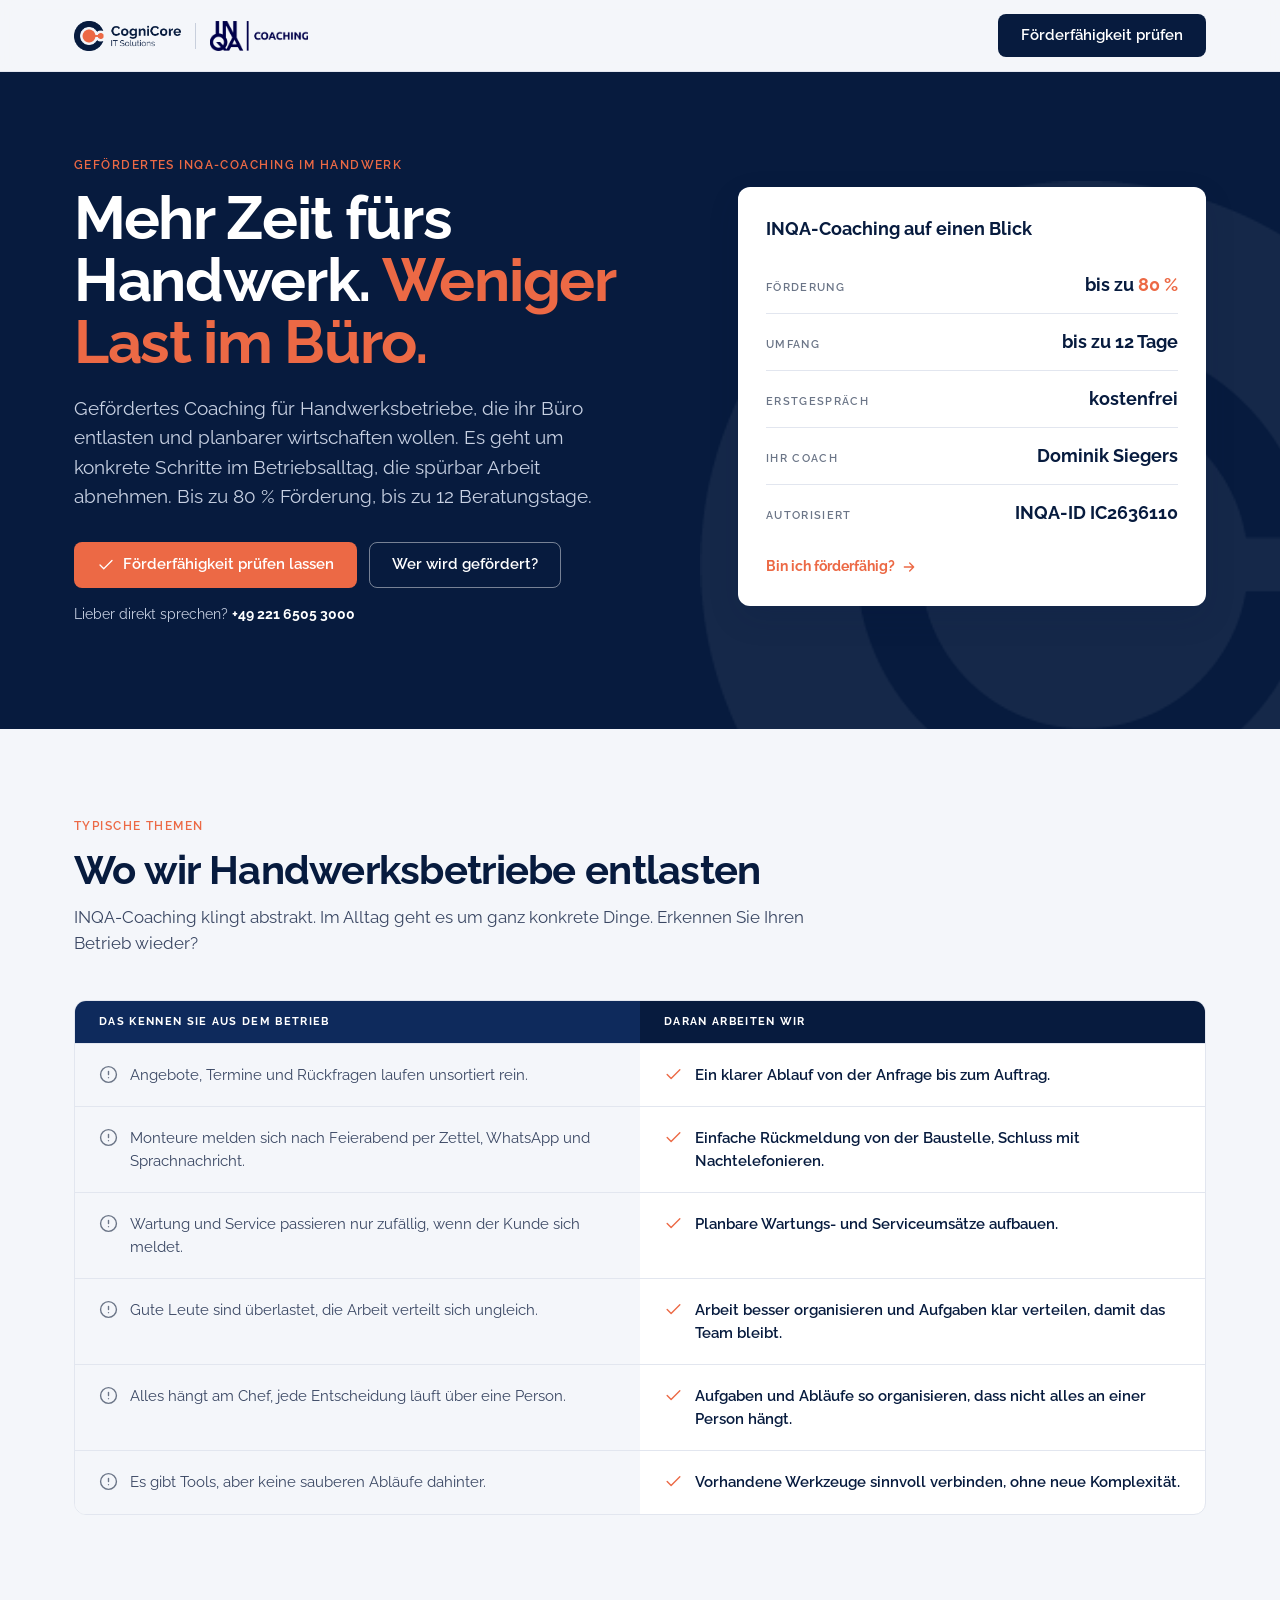
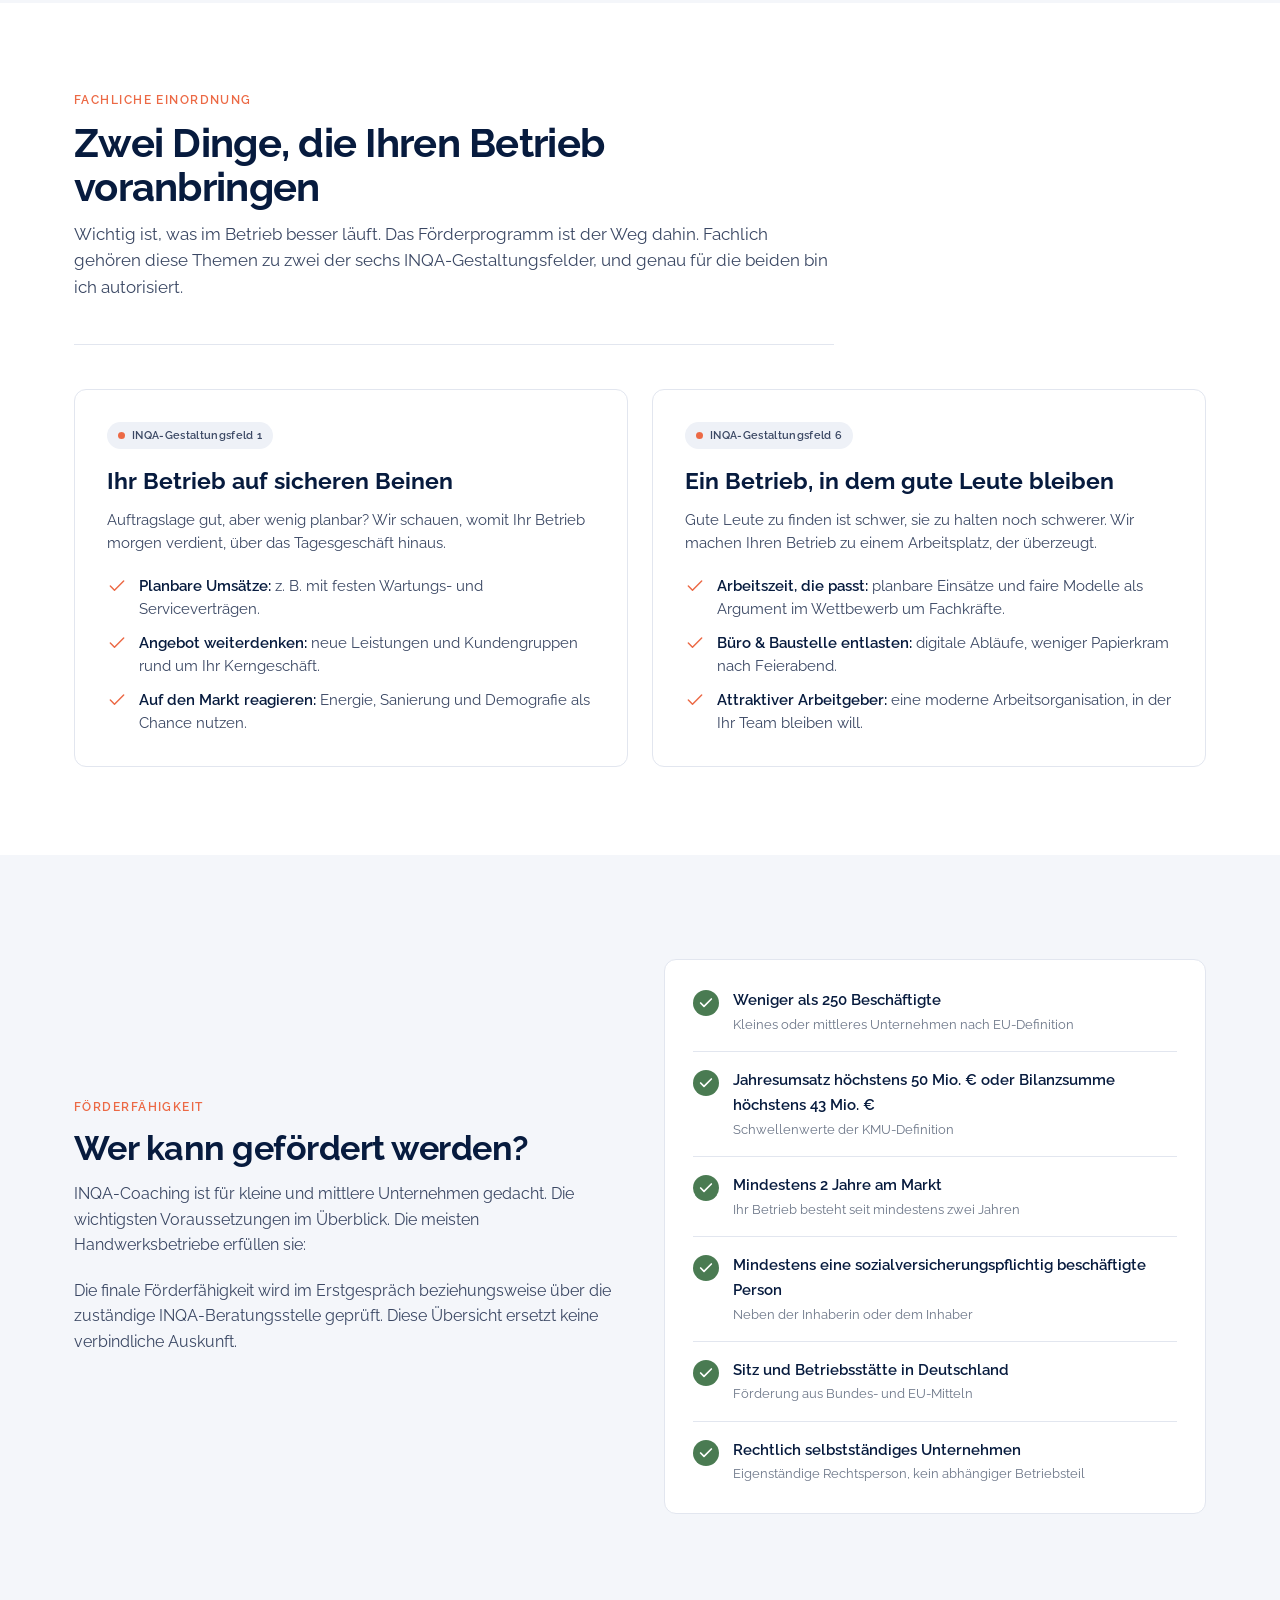
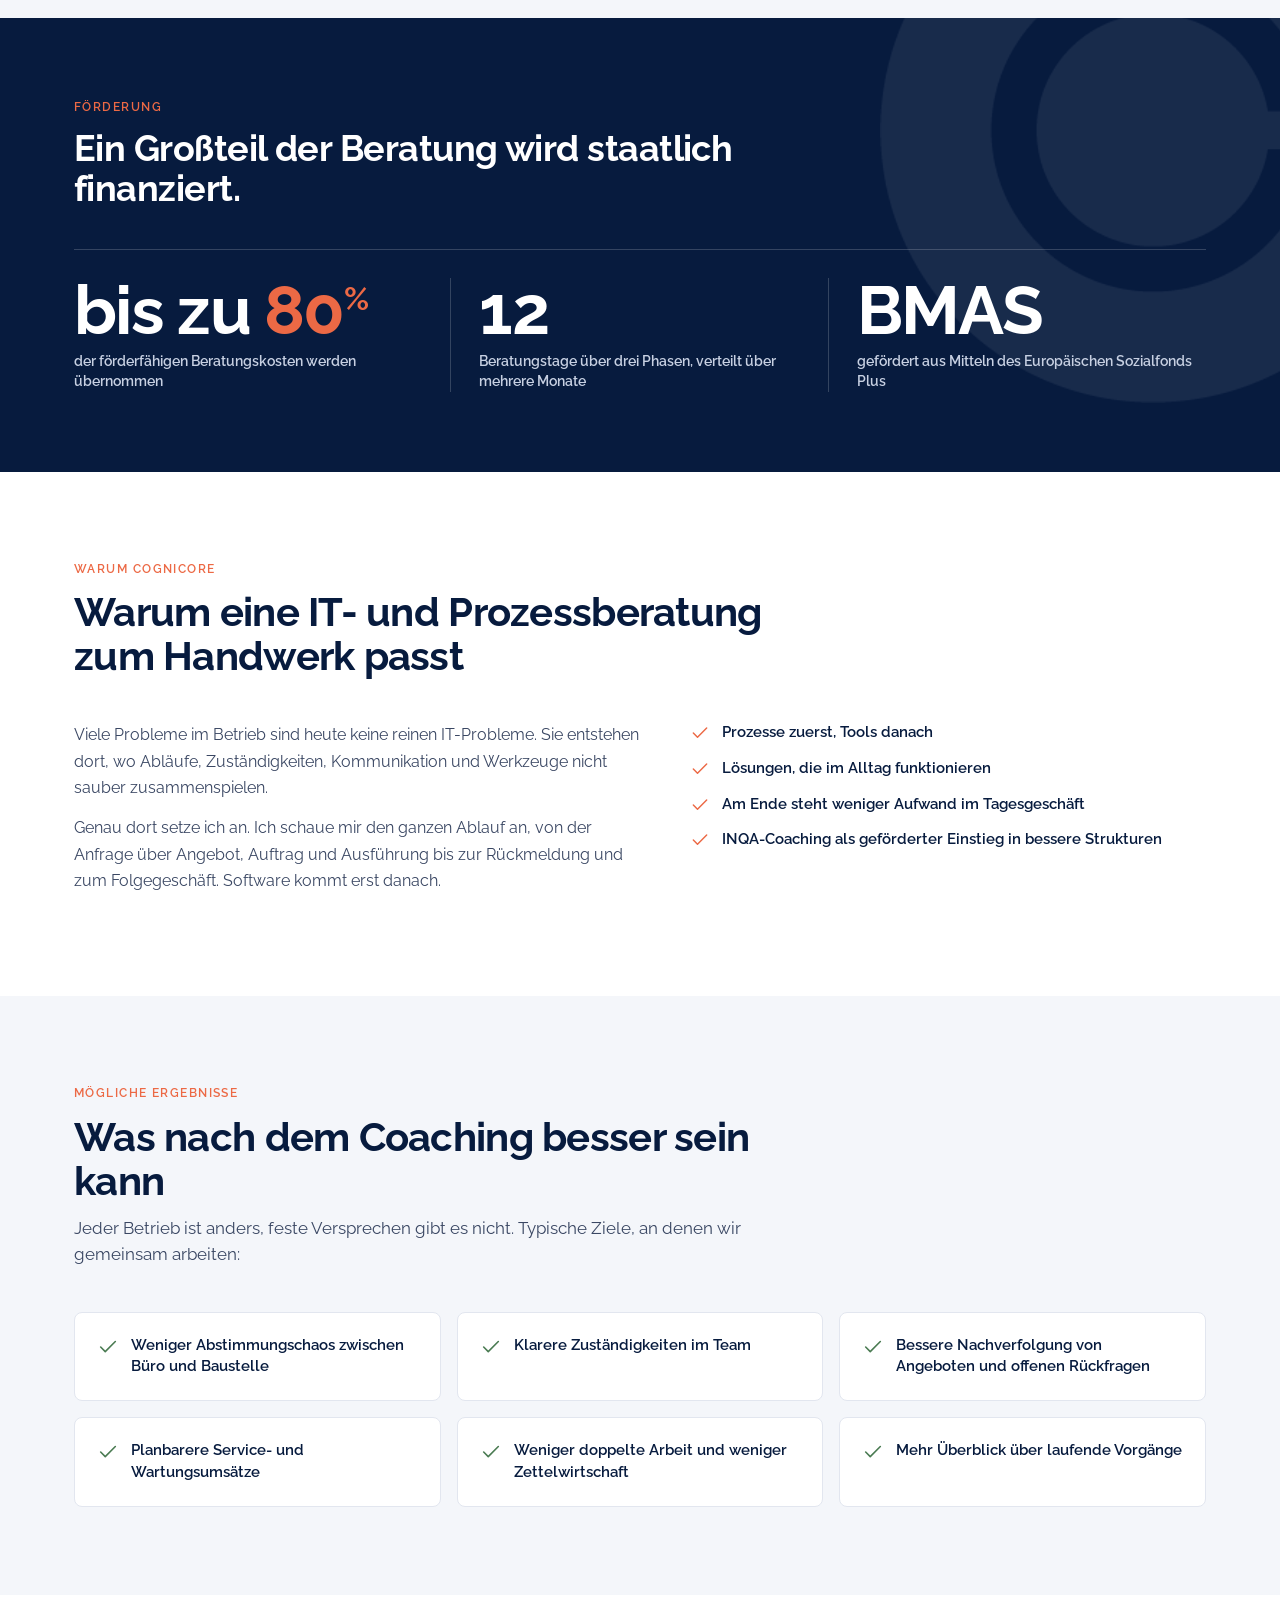
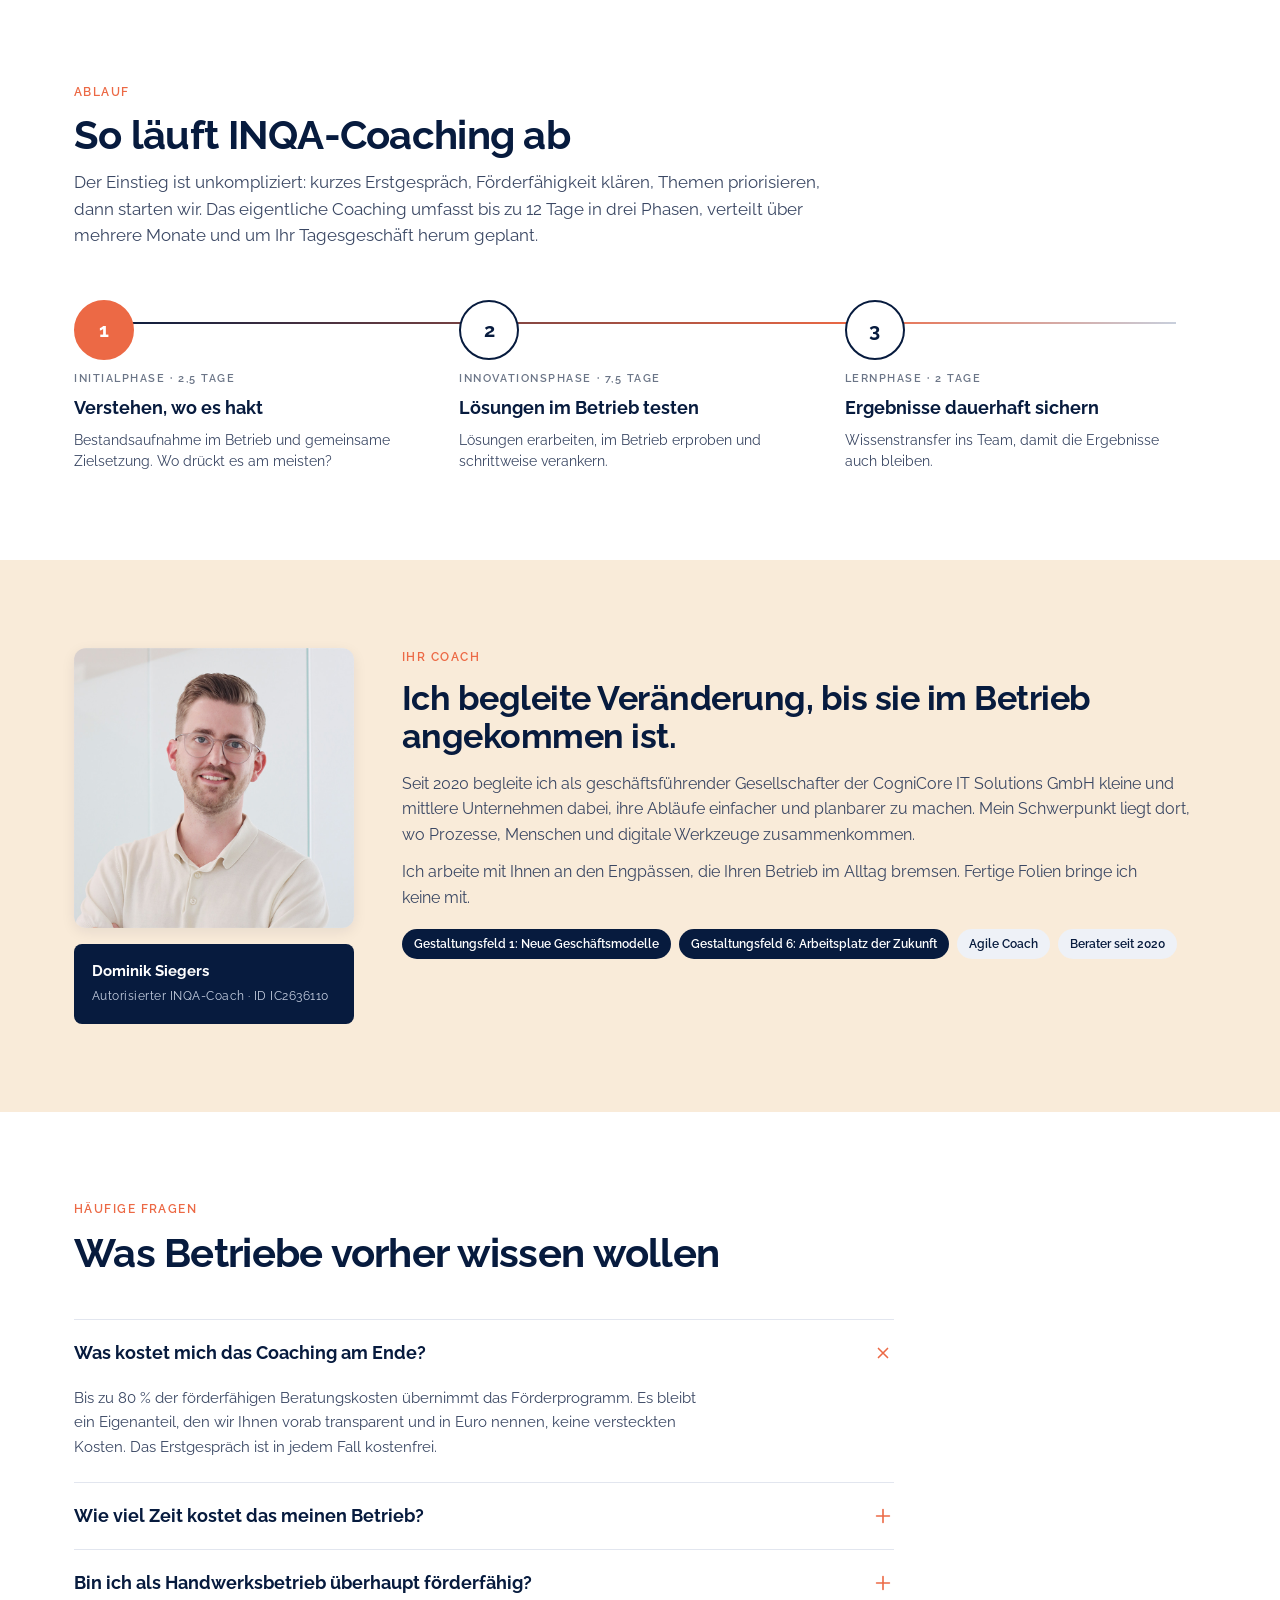
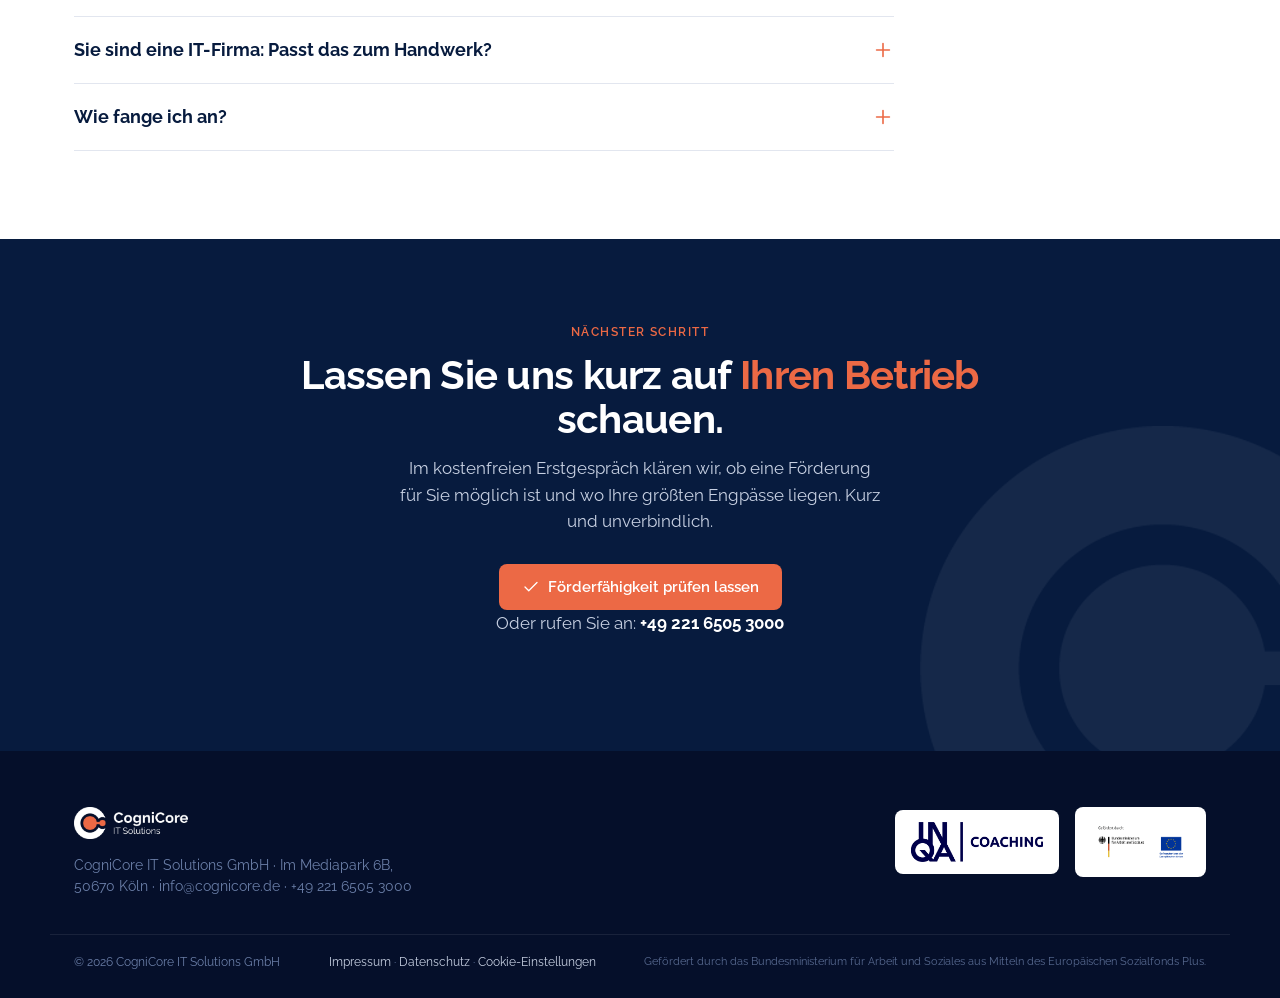
==== commit 0ba4f45f: "Cookie-Einstellungen-Link (HubSpot showBanner) im Footer aller Seiten" ====
--- a/index.html
+++ b/index.html
@@ -365,7 +365,7 @@
   </div>
   <div class="foot__legal">
     <span>© 2026 CogniCore IT Solutions GmbH</span>
-    <span><a href="impressum.html">Impressum</a> · <a href="datenschutz.html">Datenschutz</a></span>
+    <span><a href="impressum.html">Impressum</a> · <a href="datenschutz.html">Datenschutz</a> · <button type="button" class="cookie-link" onclick="window._hsp=window._hsp||[];window._hsp.push(['showBanner']);">Cookie-Einstellungen</button></span>
     <span class="sub">Gefördert durch das Bundesministerium für Arbeit und Soziales aus Mitteln des Europäischen Sozialfonds Plus.</span>
   </div>
 </footer>
--- a/styles.css
+++ b/styles.css
@@ -166,6 +166,8 @@
 .foot__legal { max-width: 1180px; margin: 36px auto 0; padding: 18px 24px 0; border-top: 1px solid rgba(255,255,255,.08); display: flex; justify-content: space-between; flex-wrap: wrap; gap: 12px; font-size: 12px; color: #6B7FA8; }
 .foot__legal a { color: var(--cc-fg-on-blue-2); text-decoration: none; border: 0; }
 .foot__legal a:hover { color: var(--cc-orange); }
+.foot__legal .cookie-link { background: none; border: 0; padding: 0; font: inherit; color: var(--cc-fg-on-blue-2); cursor: pointer; }
+.foot__legal .cookie-link:hover { color: var(--cc-orange); }
 .foot__legal .sub { font-size: 11px; opacity: .8; max-width: 620px; }
 
 /* ---------- Hero fact panel ---------- */
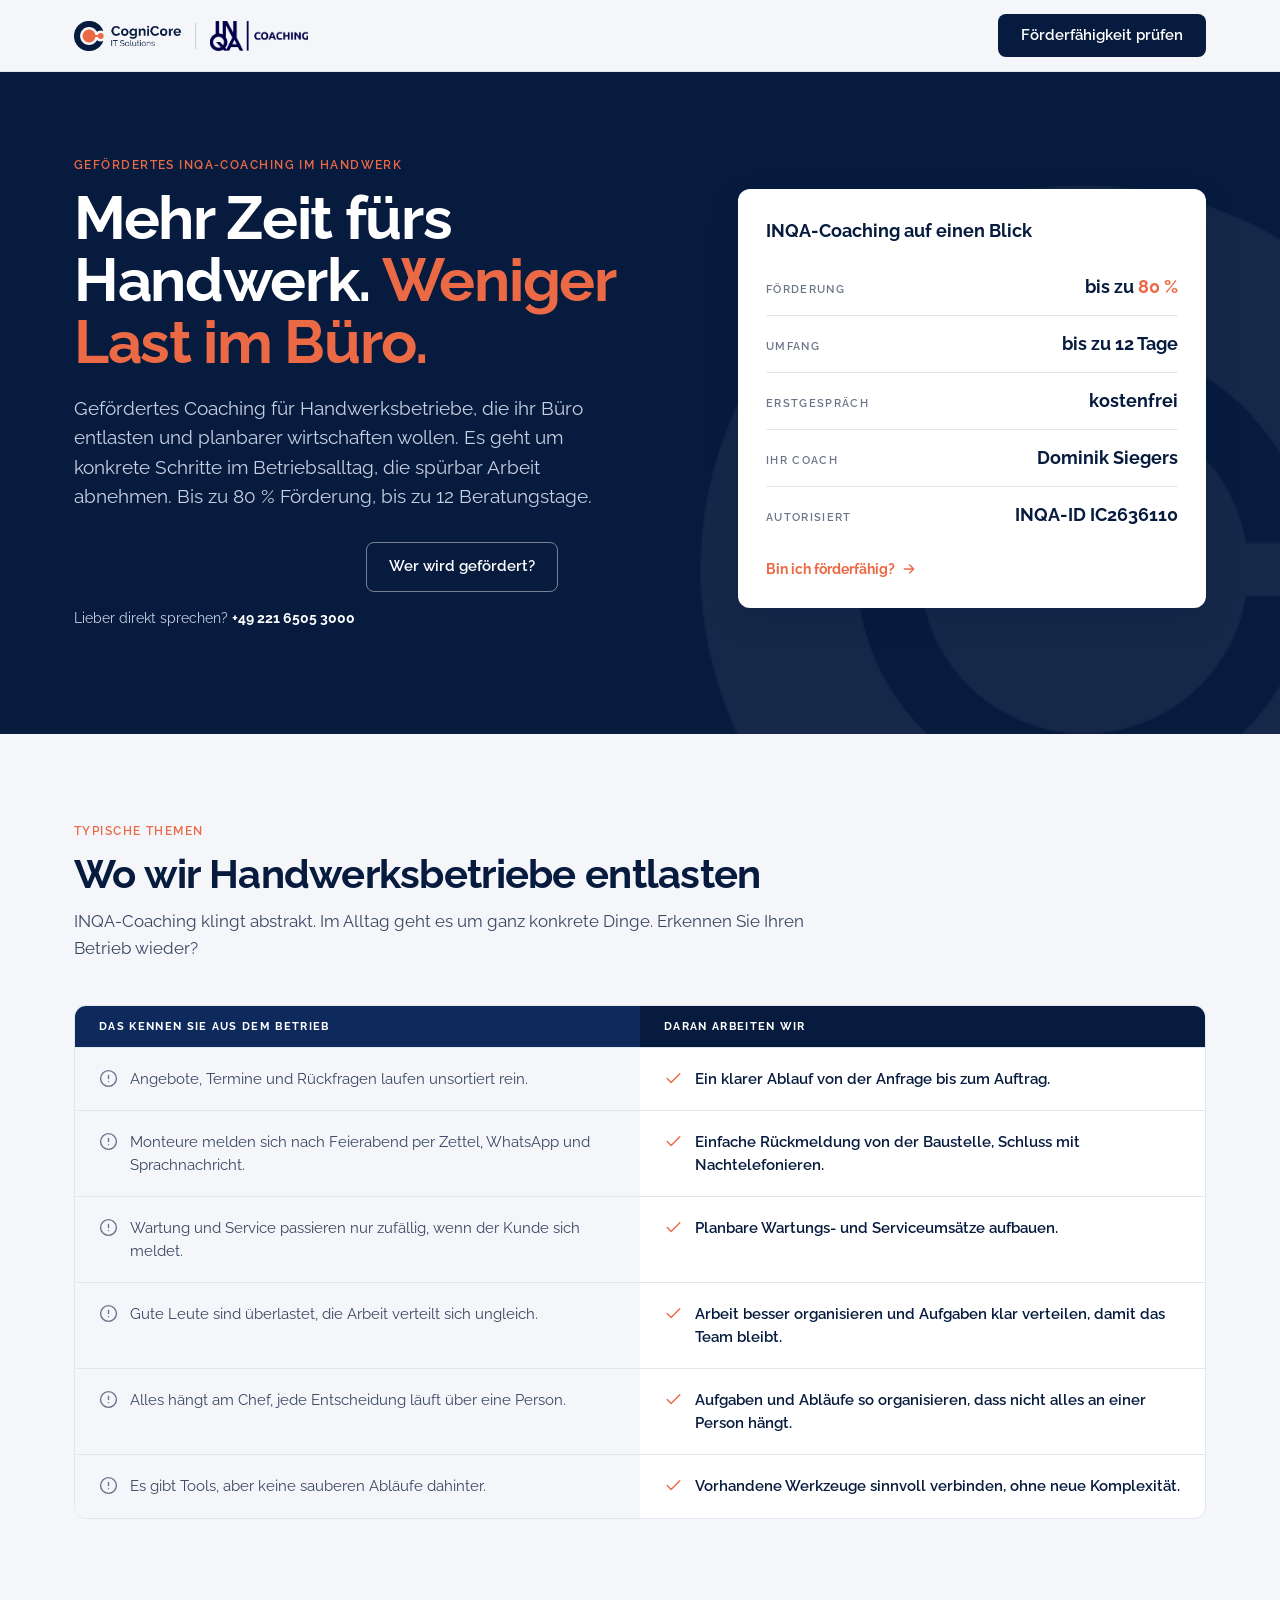
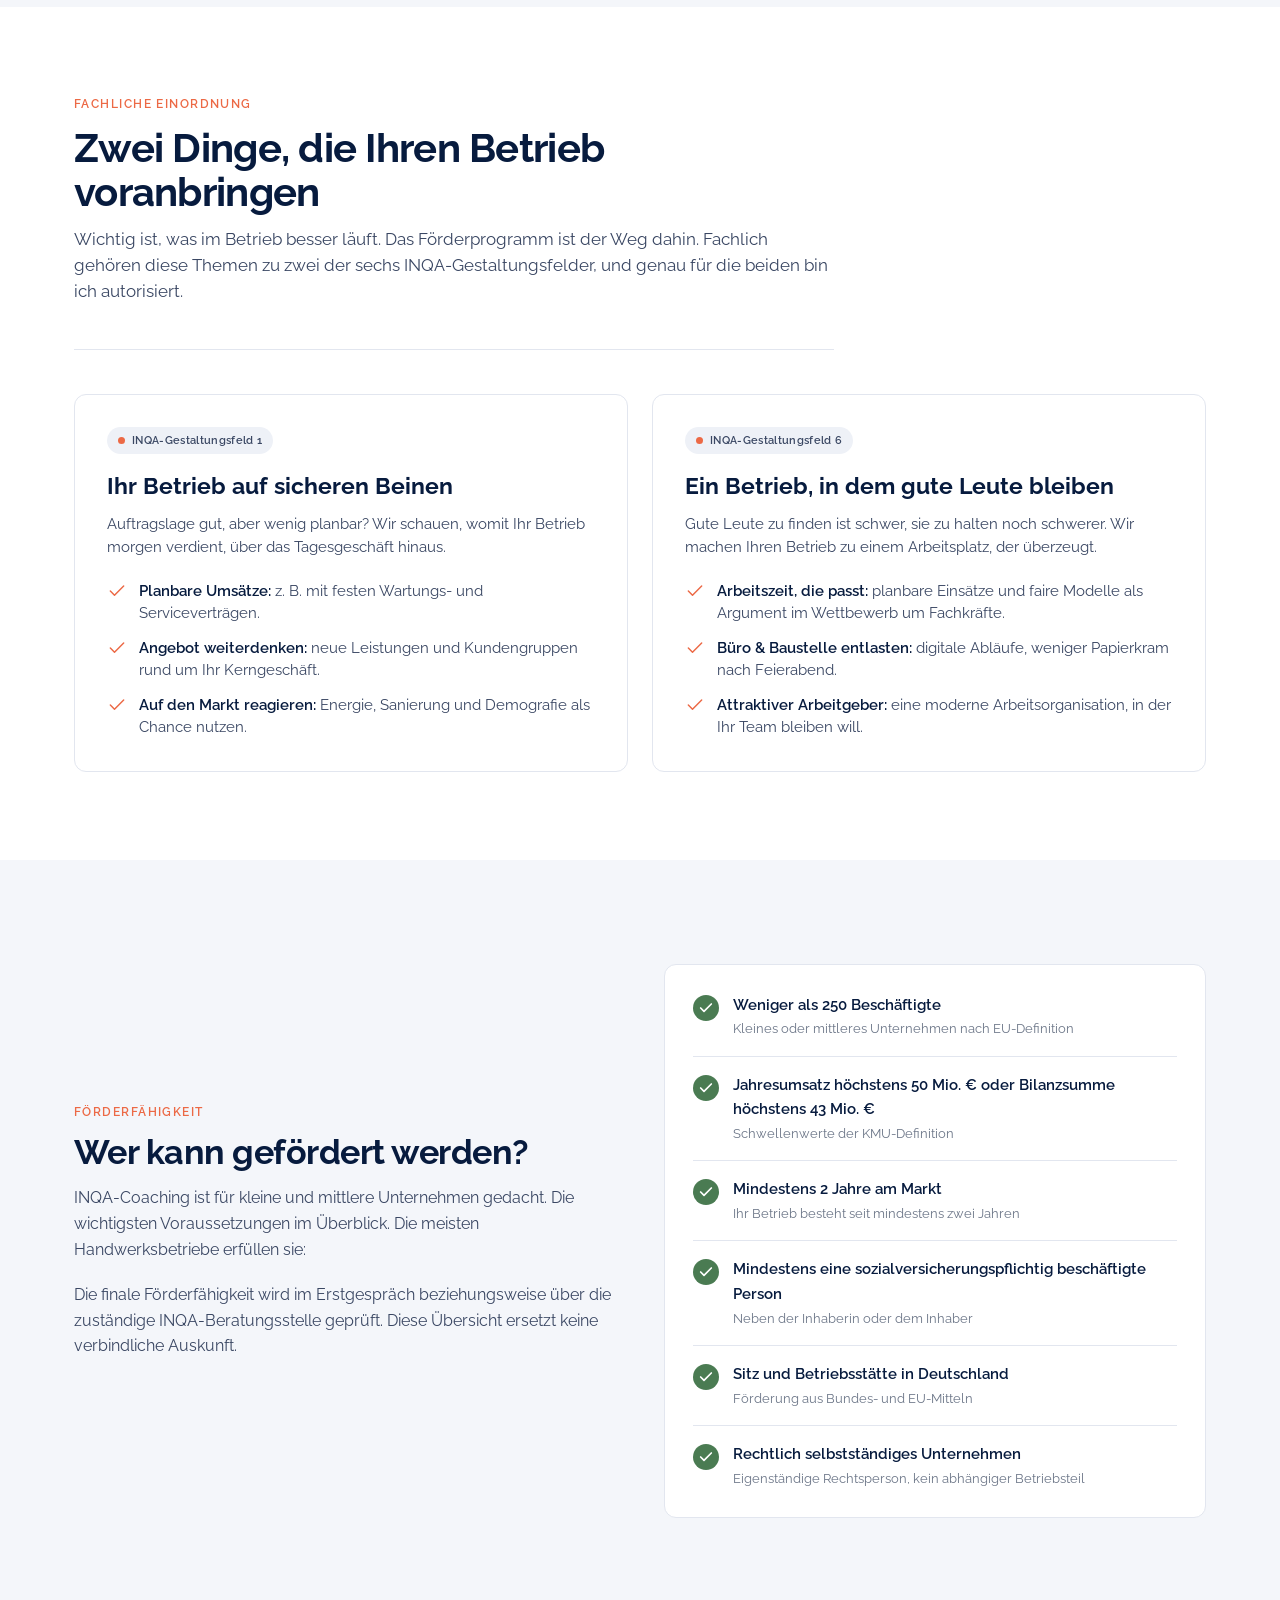
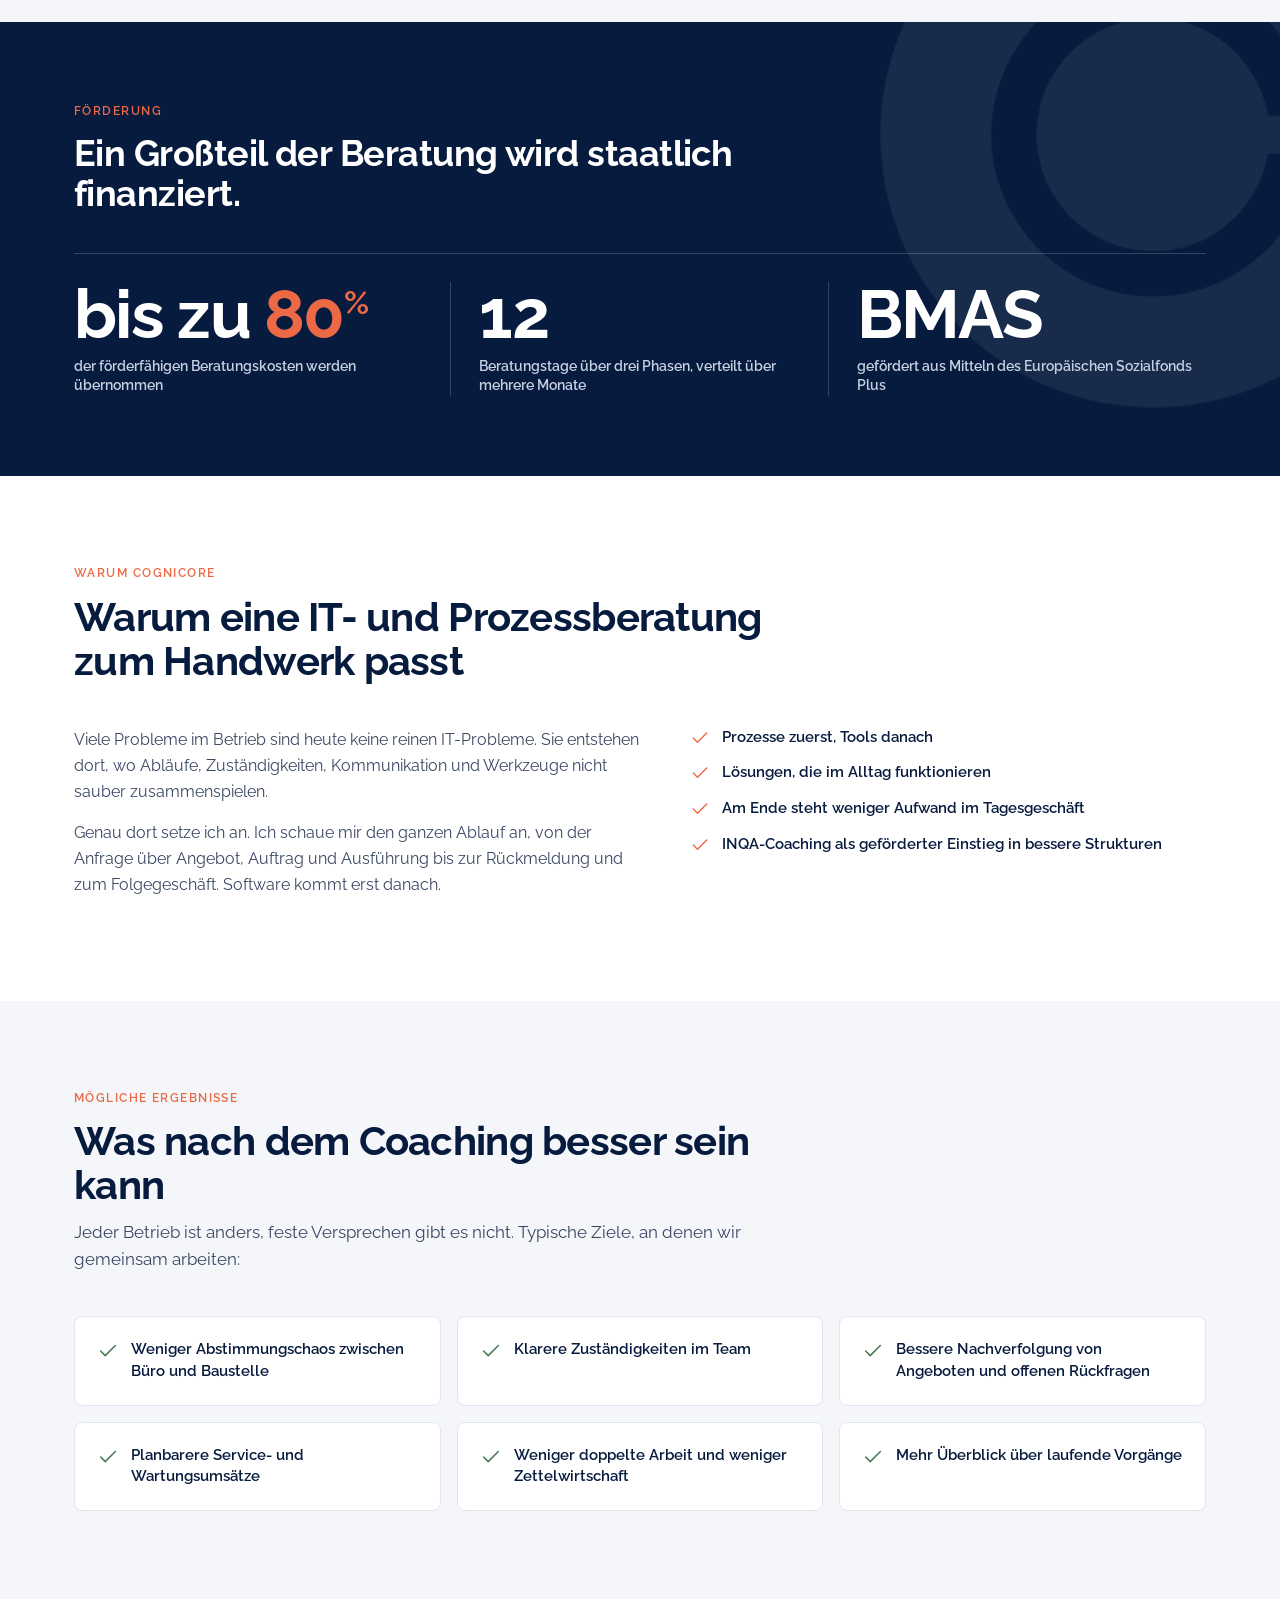
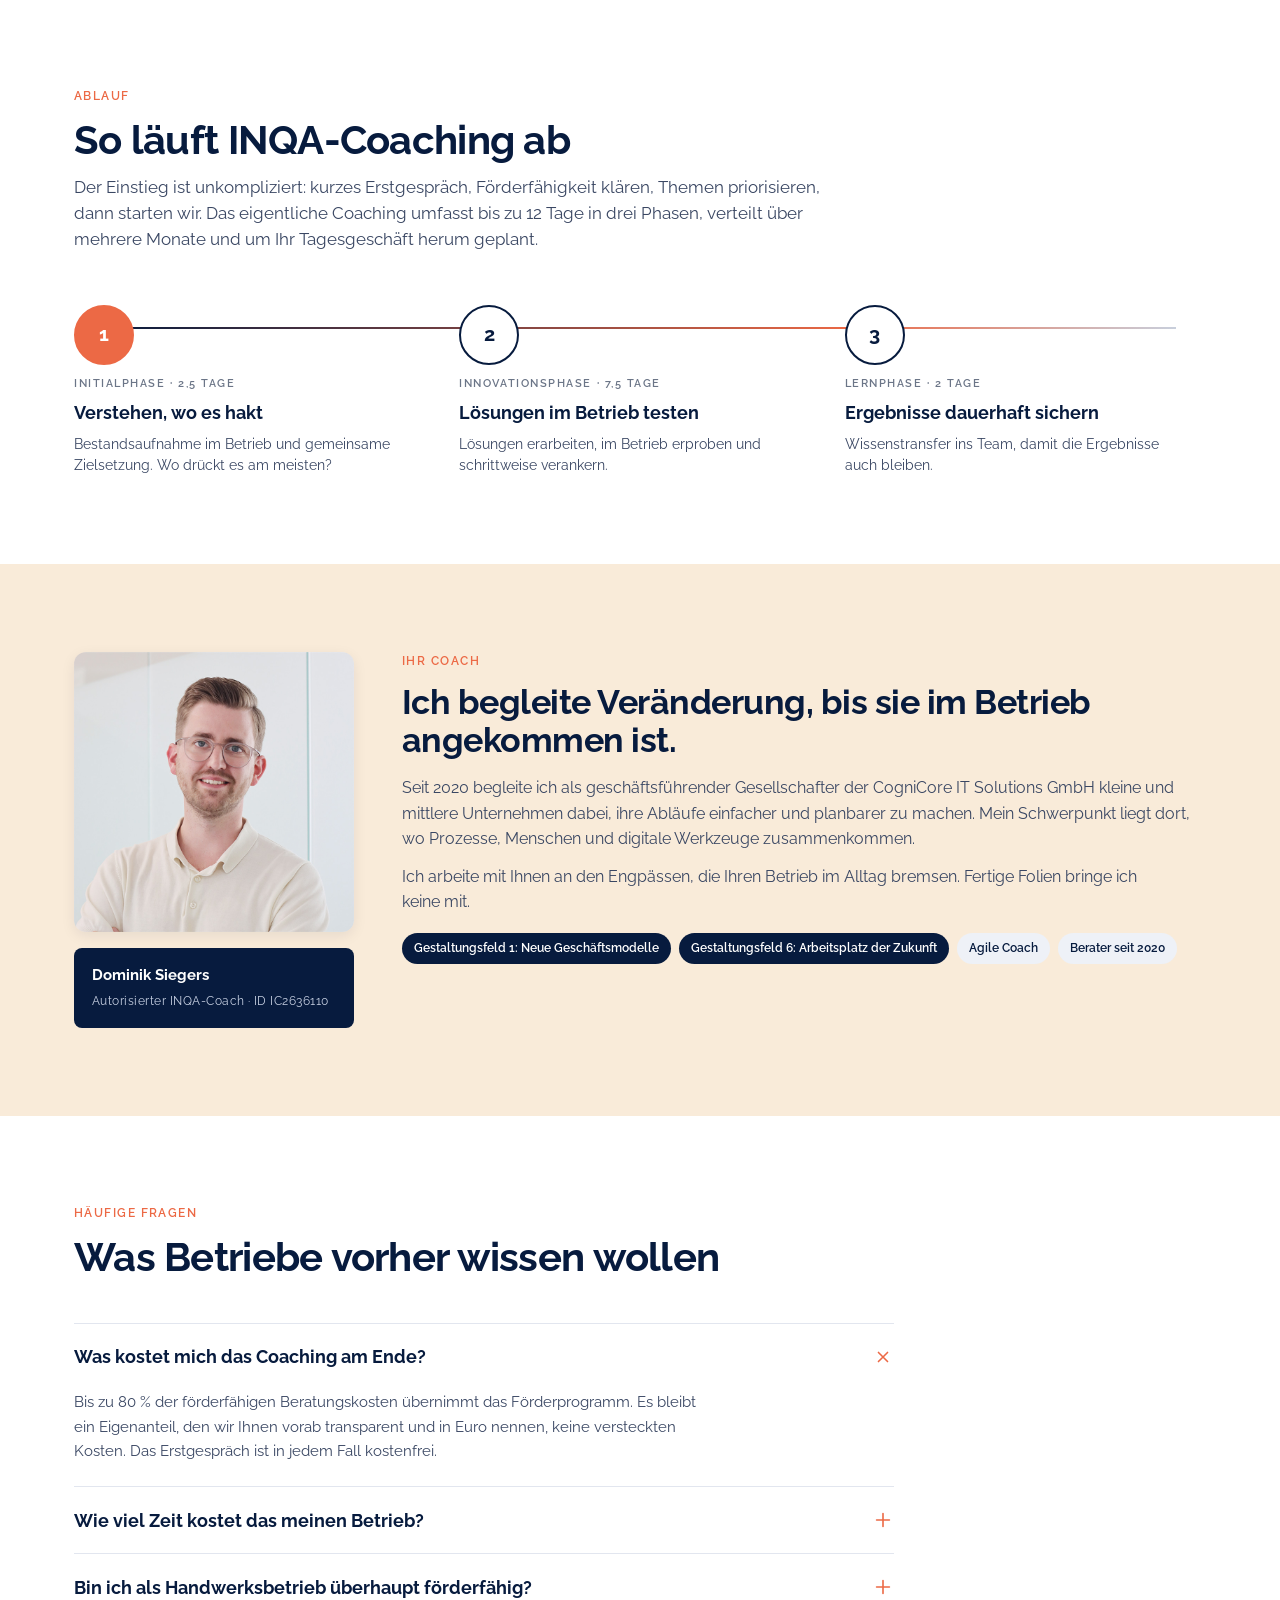
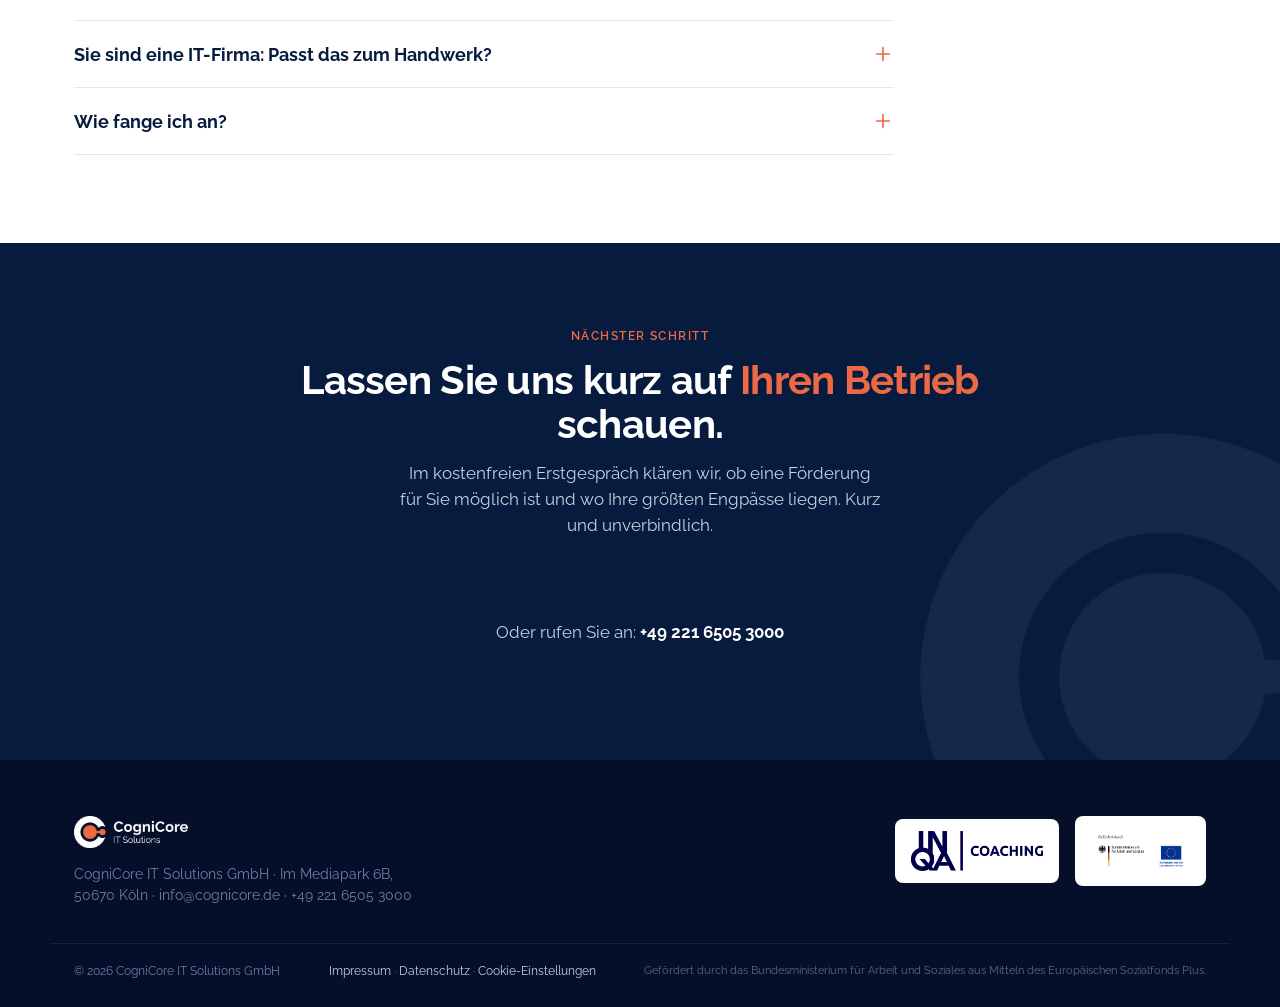
==== commit 68a630fe: "Hero- und Abschluss-CTA durch HubSpot-CTA ersetzt (Klick-Tracking, ID 418310431955)" ====
--- a/index.html
+++ b/index.html
@@ -31,10 +31,12 @@
       <h1>Mehr Zeit fürs Handwerk. <em>Weniger Last im Büro.</em></h1>
       <p class="hero__lede">Gefördertes Coaching für Handwerksbetriebe, die ihr Büro entlasten und planbarer wirtschaften wollen. Es geht um konkrete Schritte im Betriebsalltag, die spürbar Arbeit abnehmen. Bis zu 80 % Förderung, bis zu 12 Beratungstage.</p>
       <div class="hero__actions">
-        <a href="https://book.morgen.so/dominiksiegers/20min" class="btn btn--accent" target="_blank" rel="noopener">
-          <svg class="ico" viewBox="0 0 24 24" fill="none" stroke="currentColor" stroke-width="1.75" stroke-linecap="round" stroke-linejoin="round"><path d="M20 6 9 17l-5-5"/></svg>
-          Förderfähigkeit prüfen lassen
-        </a>
+        <div class="hs-cta-embed hs-cta-simple-placeholder hs-cta-embed-418310431955"
+          style="max-width:100%; max-height:100%; width:280px;height:50.3984375px" data-hubspot-wrapper-cta-id="418310431955">
+          <a href="https://cta-eu1.hubspot.com/web-interactives/public/v1/track/redirect?encryptedPayload=AVxigLI2IPYX%2B8yMiyMPP%2B6q1V%2FZ6MGTMMeUtJcc9ZqAi97ZeKkkI5DZHnv%2BY9XOIW3PLU9mOactFPpP9gp77BxOOCSyDfvRknWJjrhOO4tsLOKDdTlM%2FS6glFHglcmjxf6vsDxYe1gENCZWzdzpqNDC%2B2nbyGIl5FJU1K%2FxTmZgQ3TdDTBEroT65wdlz0Bl0fM%3D&webInteractiveContentId=418310431955&portalId=144804770" target="_blank" rel="noopener" crossorigin="anonymous">
+            <img alt="Förderfähigkeit prüfen lassen" loading="lazy" src="https://hubspot-no-cache-eu1-prod.s3.amazonaws.com/cta/default/144804770/interactive-418310431955.png" style="height: 100%; width: 100%; object-fit: fill" onerror="this.style.display='none'" />
+          </a>
+        </div>
         <a href="#foerderfaehig" class="btn btn--ghost-light">Wer wird gefördert?</a>
       </div>
       <p class="hero__phone">Lieber direkt sprechen? <a href="tel:+4922165053000">+49 221 6505 3000</a></p>
@@ -341,10 +343,14 @@
     <span class="eyebrow">Nächster Schritt</span>
     <h2>Lassen Sie uns kurz auf <em>Ihren Betrieb</em> schauen.</h2>
     <p>Im kostenfreien Erstgespräch klären wir, ob eine Förderung für Sie möglich ist und wo Ihre größten Engpässe liegen. Kurz und unverbindlich.</p>
-    <a href="https://book.morgen.so/dominiksiegers/20min" class="btn btn--accent" target="_blank" rel="noopener">
-      <svg class="ico" viewBox="0 0 24 24" fill="none" stroke="currentColor" stroke-width="1.75" stroke-linecap="round" stroke-linejoin="round"><path d="M20 6 9 17l-5-5"/></svg>
-      Förderfähigkeit prüfen lassen
-    </a>
+    <div style="display:flex; justify-content:center;">
+      <div class="hs-cta-embed hs-cta-simple-placeholder hs-cta-embed-418310431955"
+        style="max-width:100%; max-height:100%; width:280px;height:50.3984375px" data-hubspot-wrapper-cta-id="418310431955">
+        <a href="https://cta-eu1.hubspot.com/web-interactives/public/v1/track/redirect?encryptedPayload=AVxigLI2IPYX%2B8yMiyMPP%2B6q1V%2FZ6MGTMMeUtJcc9ZqAi97ZeKkkI5DZHnv%2BY9XOIW3PLU9mOactFPpP9gp77BxOOCSyDfvRknWJjrhOO4tsLOKDdTlM%2FS6glFHglcmjxf6vsDxYe1gENCZWzdzpqNDC%2B2nbyGIl5FJU1K%2FxTmZgQ3TdDTBEroT65wdlz0Bl0fM%3D&webInteractiveContentId=418310431955&portalId=144804770" target="_blank" rel="noopener" crossorigin="anonymous">
+          <img alt="Förderfähigkeit prüfen lassen" loading="lazy" src="https://hubspot-no-cache-eu1-prod.s3.amazonaws.com/cta/default/144804770/interactive-418310431955.png" style="height: 100%; width: 100%; object-fit: fill" onerror="this.style.display='none'" />
+        </a>
+      </div>
+    </div>
     <p class="cta__phone">Oder rufen Sie an: <a href="tel:+4922165053000">+49 221 6505 3000</a></p>
   </div>
 </section>
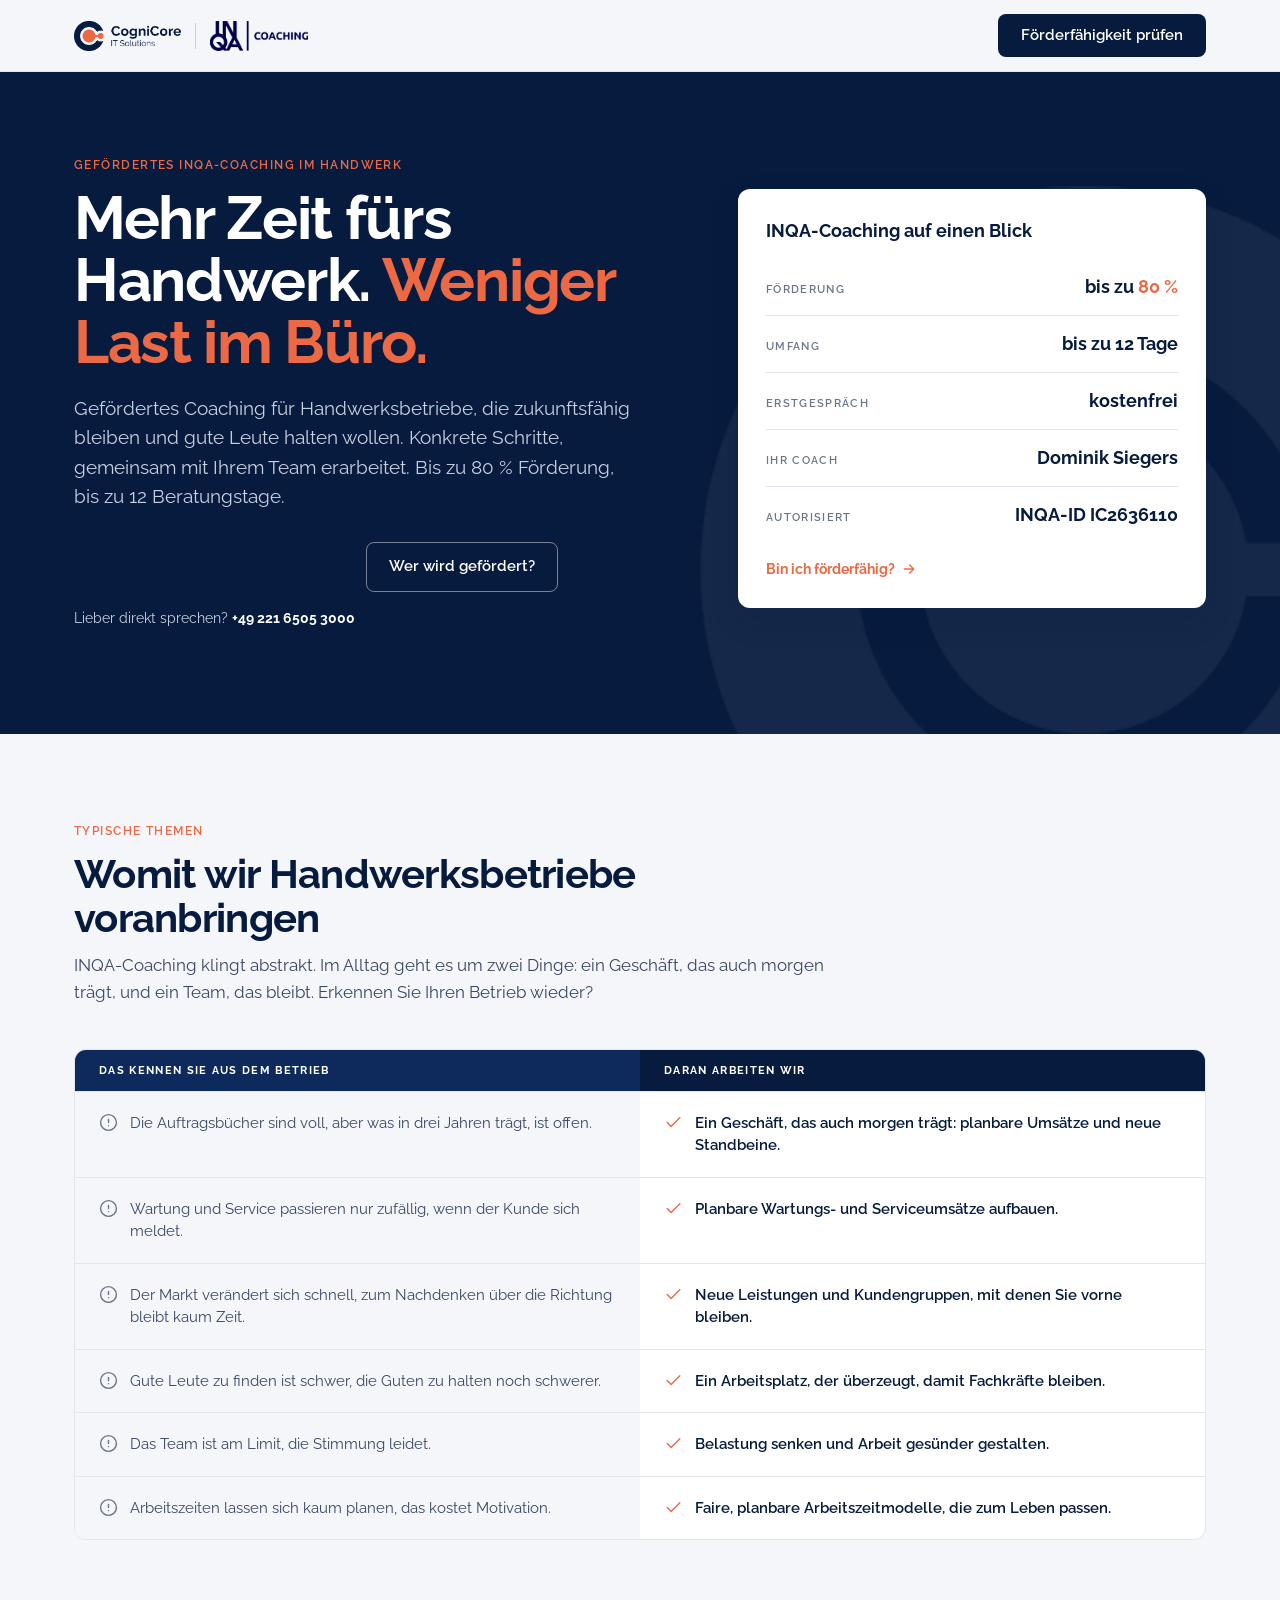
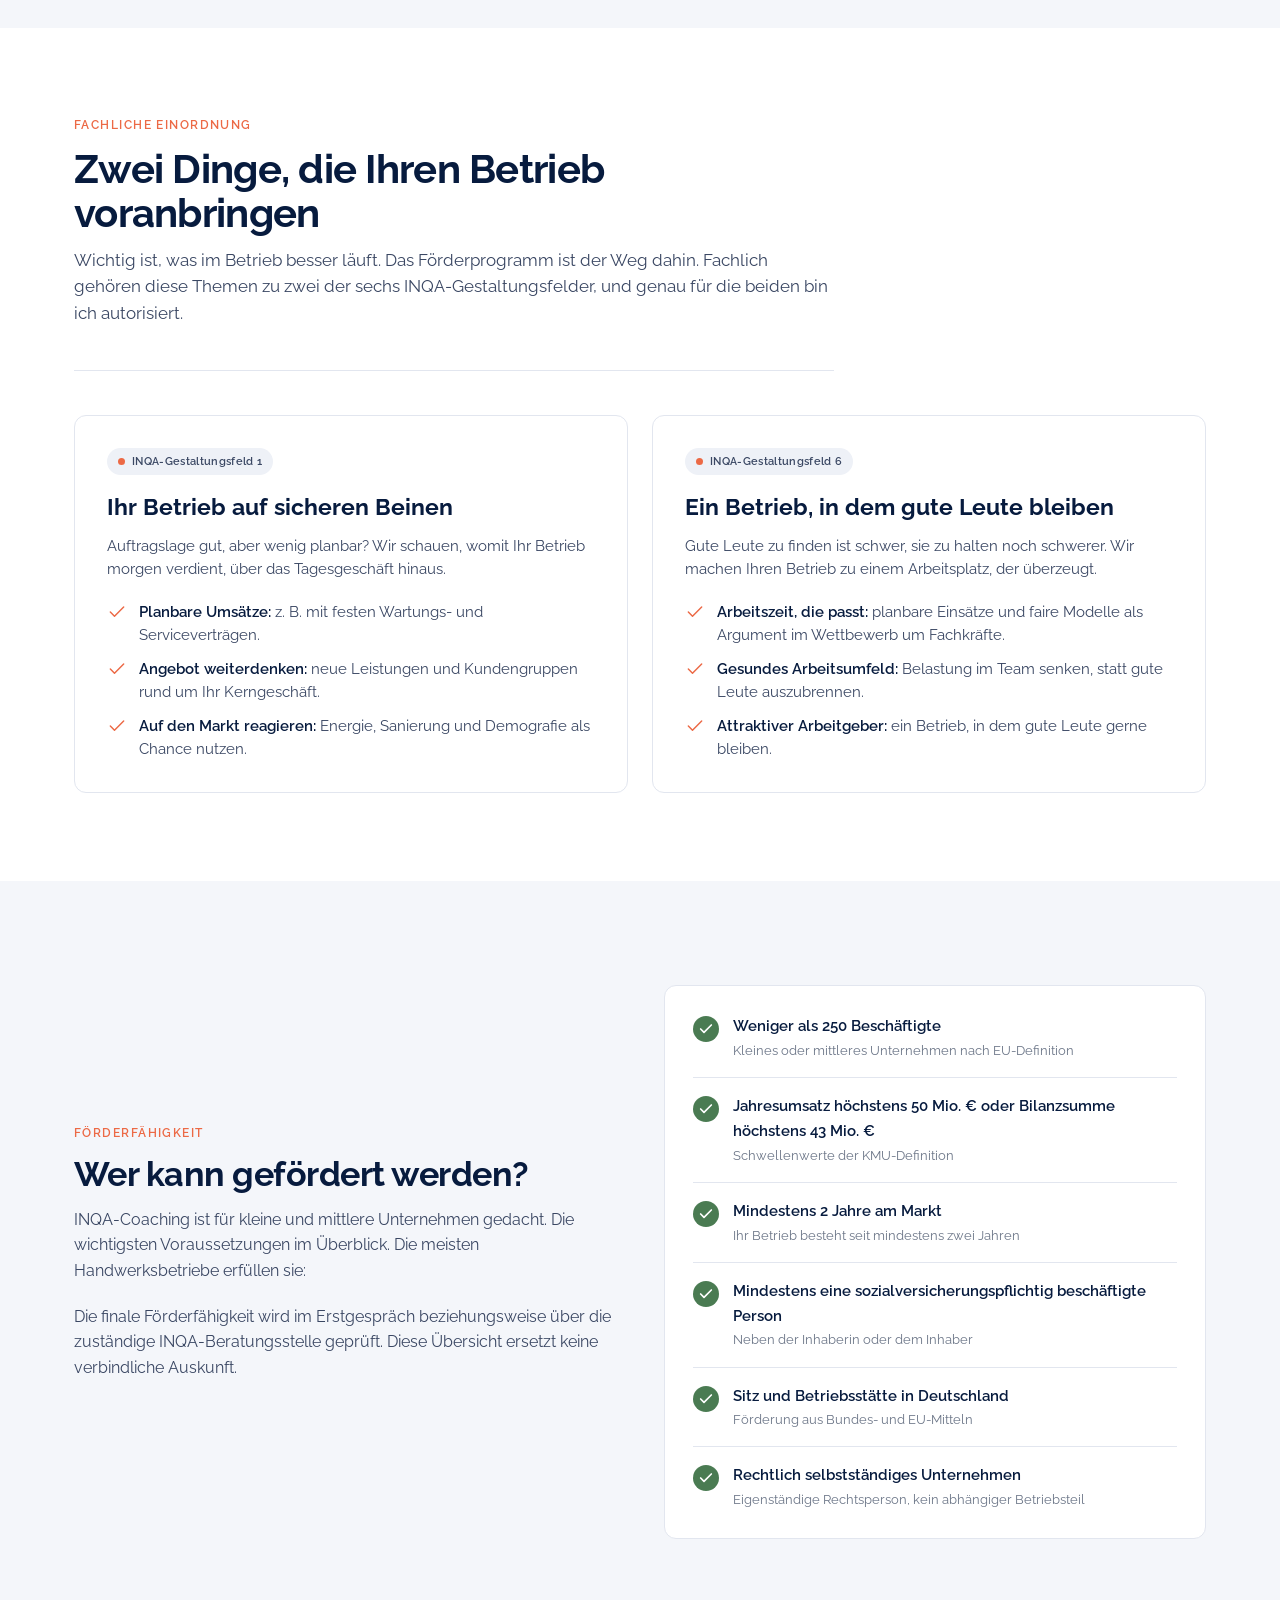
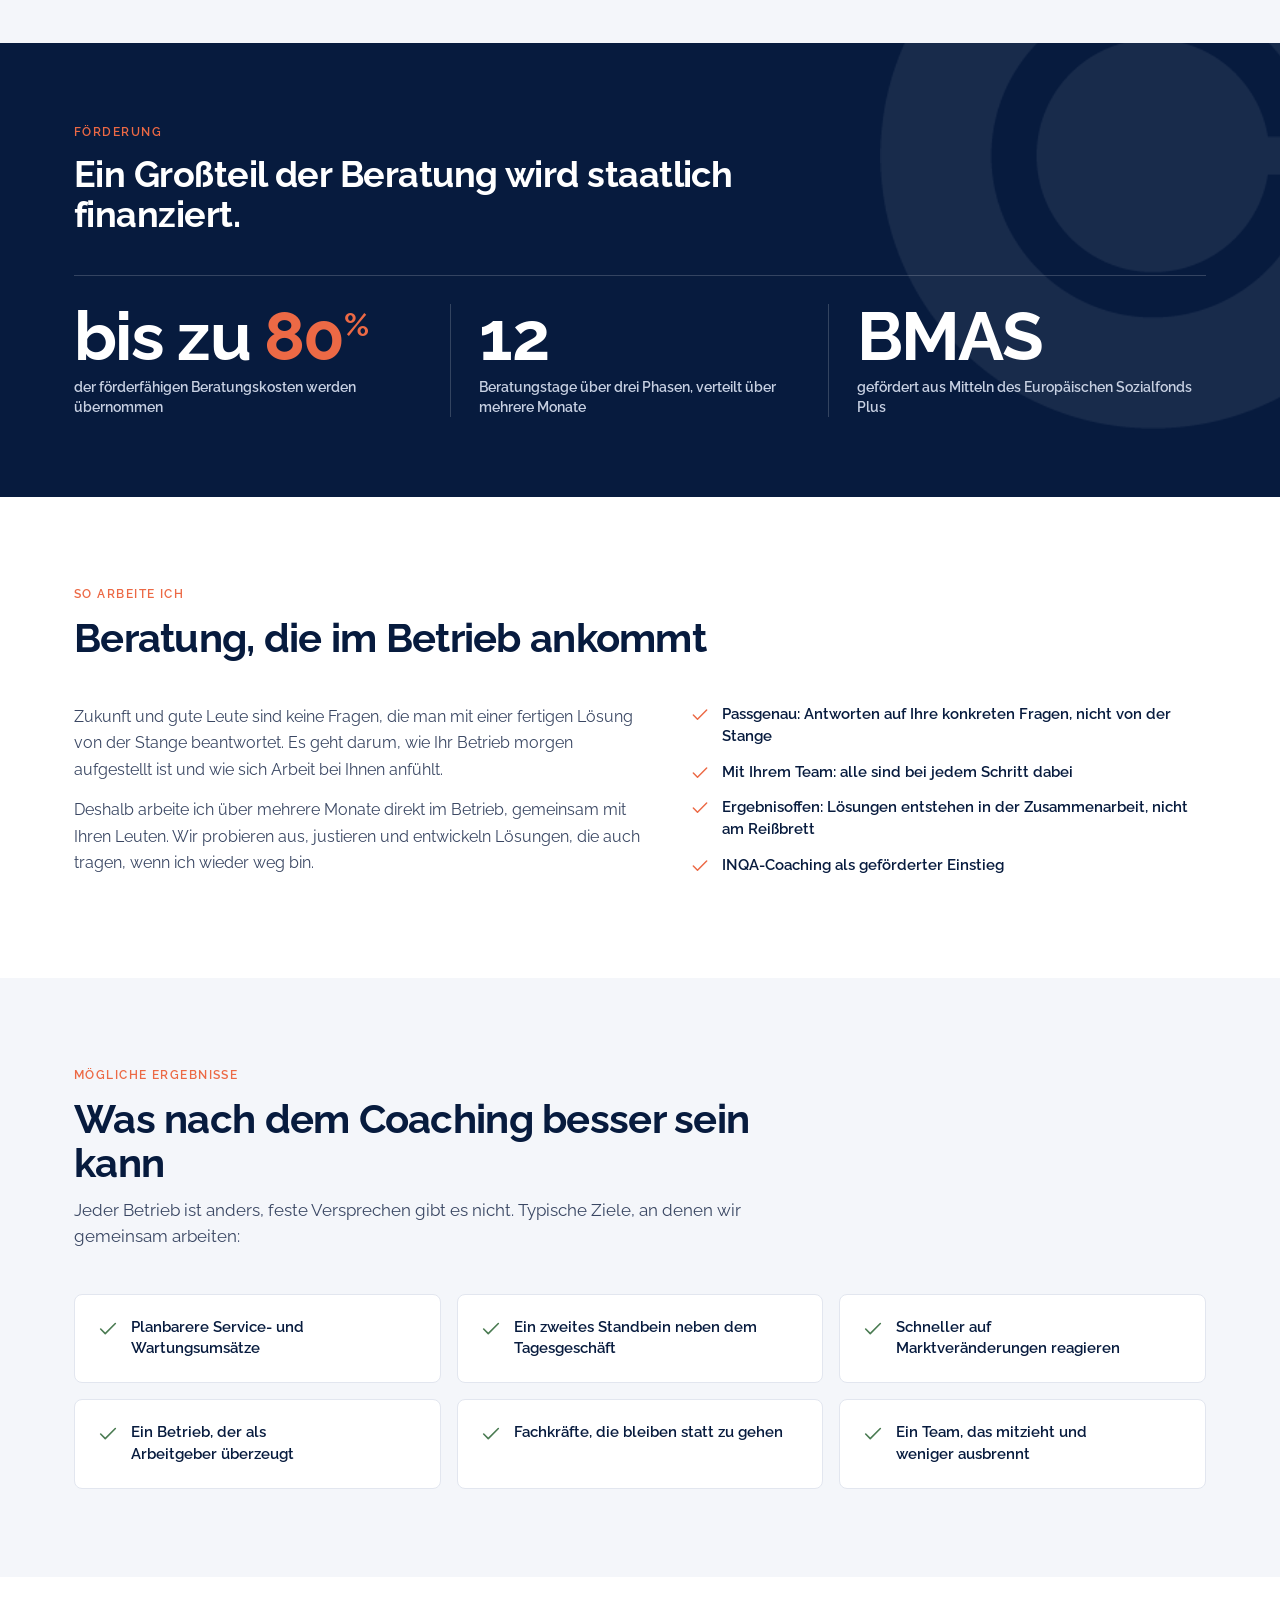
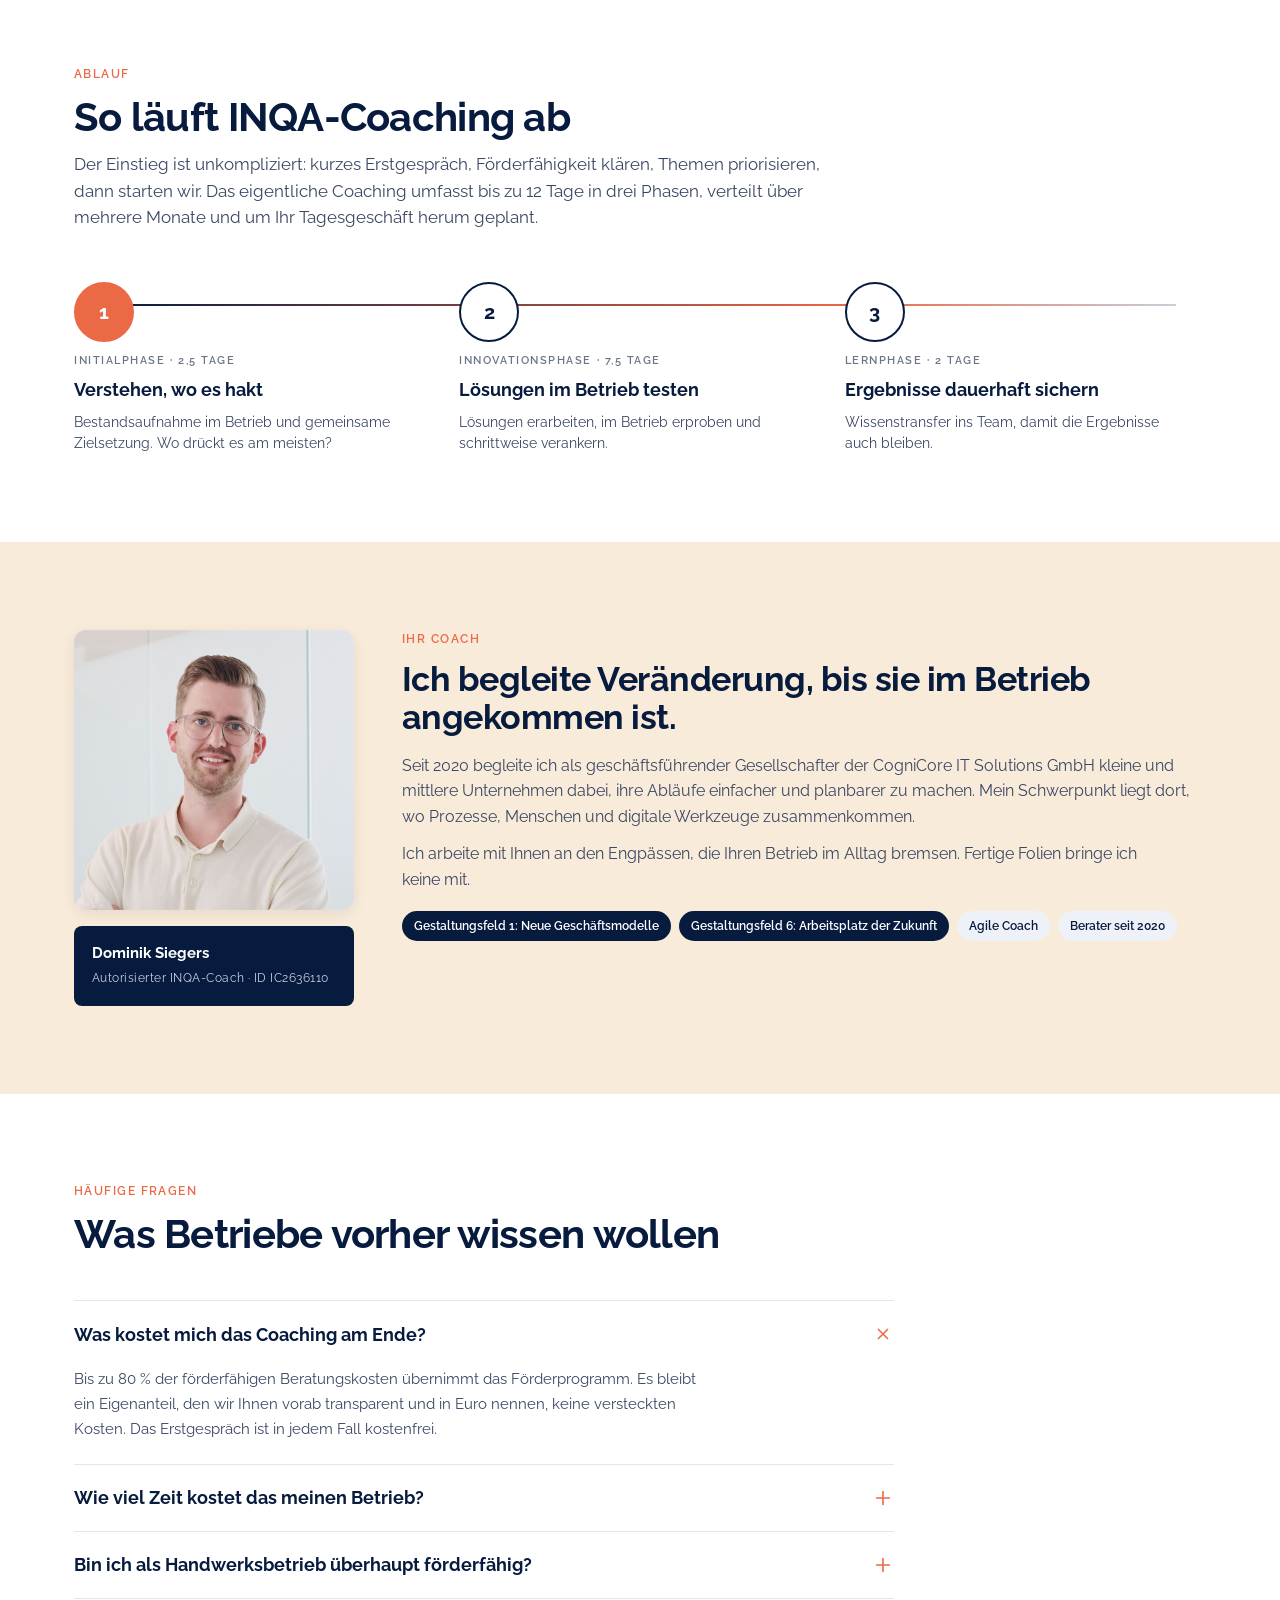
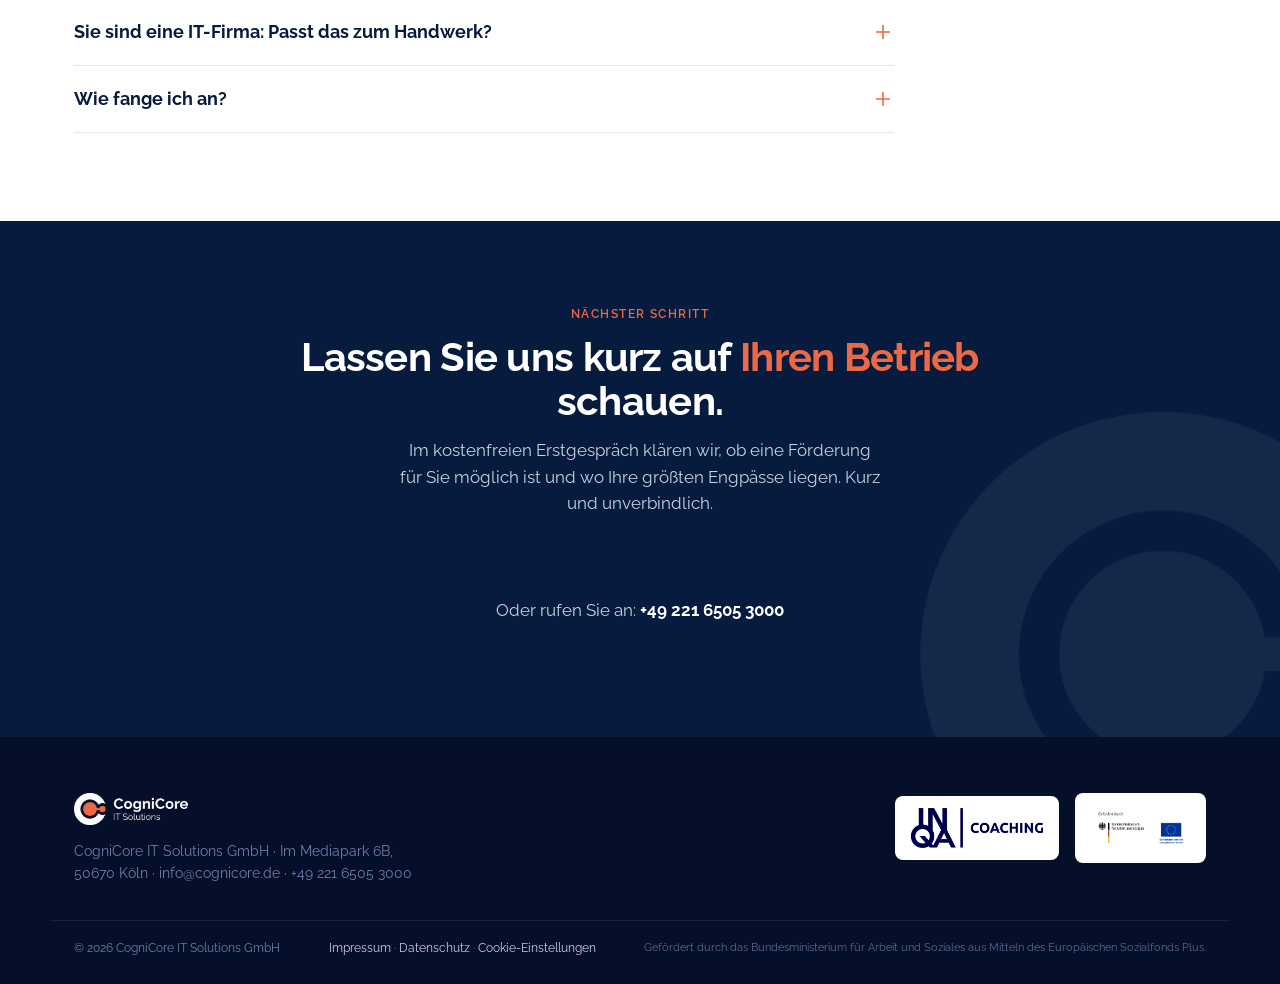
==== commit d01ca393: "Inhalt auf GF 1 + 6 ausgerichtet: GF-2-Drift entfernt (Problem-Block, GF6-Säule, Warum-Sektion, Erge" ====
--- a/index.html
+++ b/index.html
@@ -4,7 +4,7 @@
   <meta charset="UTF-8">
   <meta name="viewport" content="width=device-width, initial-scale=1.0">
   <title>INQA-Coaching im Handwerk | CogniCore · Dominik Siegers</title>
-  <meta name="description" content="Gefördertes INQA-Coaching für Handwerksbetriebe: Büro entlasten, Abläufe klarer machen, planbare Umsätze. Bis zu 80 % Förderung, bis zu 12 Beratungstage. Förderfähigkeit kostenfrei prüfen lassen.">
+  <meta name="description" content="Gefördertes INQA-Coaching für Handwerksbetriebe: zukunftsfähig bleiben und gute Leute halten. Bis zu 80 % Förderung, bis zu 12 Beratungstage. Förderfähigkeit kostenfrei prüfen lassen.">
   <link rel="stylesheet" href="cc-tokens.css">
   <link rel="stylesheet" href="styles.css">
 </head>
@@ -29,7 +29,7 @@
     <div>
       <span class="eyebrow">Gefördertes INQA-Coaching im Handwerk</span>
       <h1>Mehr Zeit fürs Handwerk. <em>Weniger Last im Büro.</em></h1>
-      <p class="hero__lede">Gefördertes Coaching für Handwerksbetriebe, die ihr Büro entlasten und planbarer wirtschaften wollen. Es geht um konkrete Schritte im Betriebsalltag, die spürbar Arbeit abnehmen. Bis zu 80 % Förderung, bis zu 12 Beratungstage.</p>
+      <p class="hero__lede">Gefördertes Coaching für Handwerksbetriebe, die zukunftsfähig bleiben und gute Leute halten wollen. Konkrete Schritte, gemeinsam mit Ihrem Team erarbeitet. Bis zu 80 % Förderung, bis zu 12 Beratungstage.</p>
       <div class="hero__actions">
         <div class="hs-cta-embed hs-cta-simple-placeholder hs-cta-embed-418310431955"
           style="max-width:100%; max-height:100%; width:280px;height:50.3984375px" data-hubspot-wrapper-cta-id="418310431955">
@@ -62,34 +62,34 @@
   <div class="wrap">
     <div class="section__head">
       <span class="eyebrow">Typische Themen</span>
-      <h2>Wo wir Handwerksbetriebe entlasten</h2>
-      <p>INQA-Coaching klingt abstrakt. Im Alltag geht es um ganz konkrete Dinge. Erkennen Sie Ihren Betrieb wieder?</p>
+      <h2>Womit wir Handwerksbetriebe voranbringen</h2>
+      <p>INQA-Coaching klingt abstrakt. Im Alltag geht es um zwei Dinge: ein Geschäft, das auch morgen trägt, und ein Team, das bleibt. Erkennen Sie Ihren Betrieb wieder?</p>
     </div>
     <div class="solve">
       <div class="solve__head"><span>Das kennen Sie aus dem Betrieb</span><span>Daran arbeiten wir</span></div>
       <div class="solve__row">
-        <div class="solve__problem"><svg class="ico" viewBox="0 0 24 24" fill="none" stroke="currentColor" stroke-width="1.75" stroke-linecap="round" stroke-linejoin="round"><circle cx="12" cy="12" r="10"/><path d="M12 8v4M12 16h.01"/></svg>Angebote, Termine und Rückfragen laufen unsortiert rein.</div>
-        <div class="solve__fix"><svg class="ico" viewBox="0 0 24 24" fill="none" stroke="currentColor" stroke-width="1.75" stroke-linecap="round" stroke-linejoin="round"><path d="M20 6 9 17l-5-5"/></svg>Ein klarer Ablauf von der Anfrage bis zum Auftrag.</div>
-      </div>
-      <div class="solve__row">
-        <div class="solve__problem"><svg class="ico" viewBox="0 0 24 24" fill="none" stroke="currentColor" stroke-width="1.75" stroke-linecap="round" stroke-linejoin="round"><circle cx="12" cy="12" r="10"/><path d="M12 8v4M12 16h.01"/></svg>Monteure melden sich nach Feierabend per Zettel, WhatsApp und Sprachnachricht.</div>
-        <div class="solve__fix"><svg class="ico" viewBox="0 0 24 24" fill="none" stroke="currentColor" stroke-width="1.75" stroke-linecap="round" stroke-linejoin="round"><path d="M20 6 9 17l-5-5"/></svg>Einfache Rückmeldung von der Baustelle, Schluss mit Nachtelefonieren.</div>
+        <div class="solve__problem"><svg class="ico" viewBox="0 0 24 24" fill="none" stroke="currentColor" stroke-width="1.75" stroke-linecap="round" stroke-linejoin="round"><circle cx="12" cy="12" r="10"/><path d="M12 8v4M12 16h.01"/></svg>Die Auftragsbücher sind voll, aber was in drei Jahren trägt, ist offen.</div>
+        <div class="solve__fix"><svg class="ico" viewBox="0 0 24 24" fill="none" stroke="currentColor" stroke-width="1.75" stroke-linecap="round" stroke-linejoin="round"><path d="M20 6 9 17l-5-5"/></svg>Ein Geschäft, das auch morgen trägt: planbare Umsätze und neue Standbeine.</div>
       </div>
       <div class="solve__row">
         <div class="solve__problem"><svg class="ico" viewBox="0 0 24 24" fill="none" stroke="currentColor" stroke-width="1.75" stroke-linecap="round" stroke-linejoin="round"><circle cx="12" cy="12" r="10"/><path d="M12 8v4M12 16h.01"/></svg>Wartung und Service passieren nur zufällig, wenn der Kunde sich meldet.</div>
         <div class="solve__fix"><svg class="ico" viewBox="0 0 24 24" fill="none" stroke="currentColor" stroke-width="1.75" stroke-linecap="round" stroke-linejoin="round"><path d="M20 6 9 17l-5-5"/></svg>Planbare Wartungs- und Serviceumsätze aufbauen.</div>
       </div>
       <div class="solve__row">
-        <div class="solve__problem"><svg class="ico" viewBox="0 0 24 24" fill="none" stroke="currentColor" stroke-width="1.75" stroke-linecap="round" stroke-linejoin="round"><circle cx="12" cy="12" r="10"/><path d="M12 8v4M12 16h.01"/></svg>Gute Leute sind überlastet, die Arbeit verteilt sich ungleich.</div>
-        <div class="solve__fix"><svg class="ico" viewBox="0 0 24 24" fill="none" stroke="currentColor" stroke-width="1.75" stroke-linecap="round" stroke-linejoin="round"><path d="M20 6 9 17l-5-5"/></svg>Arbeit besser organisieren und Aufgaben klar verteilen, damit das Team bleibt.</div>
-      </div>
-      <div class="solve__row">
-        <div class="solve__problem"><svg class="ico" viewBox="0 0 24 24" fill="none" stroke="currentColor" stroke-width="1.75" stroke-linecap="round" stroke-linejoin="round"><circle cx="12" cy="12" r="10"/><path d="M12 8v4M12 16h.01"/></svg>Alles hängt am Chef, jede Entscheidung läuft über eine Person.</div>
-        <div class="solve__fix"><svg class="ico" viewBox="0 0 24 24" fill="none" stroke="currentColor" stroke-width="1.75" stroke-linecap="round" stroke-linejoin="round"><path d="M20 6 9 17l-5-5"/></svg>Aufgaben und Abläufe so organisieren, dass nicht alles an einer Person hängt.</div>
-      </div>
-      <div class="solve__row">
-        <div class="solve__problem"><svg class="ico" viewBox="0 0 24 24" fill="none" stroke="currentColor" stroke-width="1.75" stroke-linecap="round" stroke-linejoin="round"><circle cx="12" cy="12" r="10"/><path d="M12 8v4M12 16h.01"/></svg>Es gibt Tools, aber keine sauberen Abläufe dahinter.</div>
-        <div class="solve__fix"><svg class="ico" viewBox="0 0 24 24" fill="none" stroke="currentColor" stroke-width="1.75" stroke-linecap="round" stroke-linejoin="round"><path d="M20 6 9 17l-5-5"/></svg>Vorhandene Werkzeuge sinnvoll verbinden, ohne neue Komplexität.</div>
+        <div class="solve__problem"><svg class="ico" viewBox="0 0 24 24" fill="none" stroke="currentColor" stroke-width="1.75" stroke-linecap="round" stroke-linejoin="round"><circle cx="12" cy="12" r="10"/><path d="M12 8v4M12 16h.01"/></svg>Der Markt verändert sich schnell, zum Nachdenken über die Richtung bleibt kaum Zeit.</div>
+        <div class="solve__fix"><svg class="ico" viewBox="0 0 24 24" fill="none" stroke="currentColor" stroke-width="1.75" stroke-linecap="round" stroke-linejoin="round"><path d="M20 6 9 17l-5-5"/></svg>Neue Leistungen und Kundengruppen, mit denen Sie vorne bleiben.</div>
+      </div>
+      <div class="solve__row">
+        <div class="solve__problem"><svg class="ico" viewBox="0 0 24 24" fill="none" stroke="currentColor" stroke-width="1.75" stroke-linecap="round" stroke-linejoin="round"><circle cx="12" cy="12" r="10"/><path d="M12 8v4M12 16h.01"/></svg>Gute Leute zu finden ist schwer, die Guten zu halten noch schwerer.</div>
+        <div class="solve__fix"><svg class="ico" viewBox="0 0 24 24" fill="none" stroke="currentColor" stroke-width="1.75" stroke-linecap="round" stroke-linejoin="round"><path d="M20 6 9 17l-5-5"/></svg>Ein Arbeitsplatz, der überzeugt, damit Fachkräfte bleiben.</div>
+      </div>
+      <div class="solve__row">
+        <div class="solve__problem"><svg class="ico" viewBox="0 0 24 24" fill="none" stroke="currentColor" stroke-width="1.75" stroke-linecap="round" stroke-linejoin="round"><circle cx="12" cy="12" r="10"/><path d="M12 8v4M12 16h.01"/></svg>Das Team ist am Limit, die Stimmung leidet.</div>
+        <div class="solve__fix"><svg class="ico" viewBox="0 0 24 24" fill="none" stroke="currentColor" stroke-width="1.75" stroke-linecap="round" stroke-linejoin="round"><path d="M20 6 9 17l-5-5"/></svg>Belastung senken und Arbeit gesünder gestalten.</div>
+      </div>
+      <div class="solve__row">
+        <div class="solve__problem"><svg class="ico" viewBox="0 0 24 24" fill="none" stroke="currentColor" stroke-width="1.75" stroke-linecap="round" stroke-linejoin="round"><circle cx="12" cy="12" r="10"/><path d="M12 8v4M12 16h.01"/></svg>Arbeitszeiten lassen sich kaum planen, das kostet Motivation.</div>
+        <div class="solve__fix"><svg class="ico" viewBox="0 0 24 24" fill="none" stroke="currentColor" stroke-width="1.75" stroke-linecap="round" stroke-linejoin="round"><path d="M20 6 9 17l-5-5"/></svg>Faire, planbare Arbeitszeitmodelle, die zum Leben passen.</div>
       </div>
     </div>
   </div>
@@ -121,8 +121,8 @@
         <p>Gute Leute zu finden ist schwer, sie zu halten noch schwerer. Wir machen Ihren Betrieb zu einem Arbeitsplatz, der überzeugt.</p>
         <ul>
           <li><svg class="ico" viewBox="0 0 24 24" fill="none" stroke="currentColor" stroke-width="1.75" stroke-linecap="round" stroke-linejoin="round"><path d="M20 6 9 17l-5-5"/></svg><span><b>Arbeitszeit, die passt:</b> planbare Einsätze und faire Modelle als Argument im Wettbewerb um Fachkräfte.</span></li>
-          <li><svg class="ico" viewBox="0 0 24 24" fill="none" stroke="currentColor" stroke-width="1.75" stroke-linecap="round" stroke-linejoin="round"><path d="M20 6 9 17l-5-5"/></svg><span><b>Büro &amp; Baustelle entlasten:</b> digitale Abläufe, weniger Papierkram nach Feierabend.</span></li>
-          <li><svg class="ico" viewBox="0 0 24 24" fill="none" stroke="currentColor" stroke-width="1.75" stroke-linecap="round" stroke-linejoin="round"><path d="M20 6 9 17l-5-5"/></svg><span><b>Attraktiver Arbeitgeber:</b> eine moderne Arbeitsorganisation, in der Ihr Team bleiben will.</span></li>
+          <li><svg class="ico" viewBox="0 0 24 24" fill="none" stroke="currentColor" stroke-width="1.75" stroke-linecap="round" stroke-linejoin="round"><path d="M20 6 9 17l-5-5"/></svg><span><b>Gesundes Arbeitsumfeld:</b> Belastung im Team senken, statt gute Leute auszubrennen.</span></li>
+          <li><svg class="ico" viewBox="0 0 24 24" fill="none" stroke="currentColor" stroke-width="1.75" stroke-linecap="round" stroke-linejoin="round"><path d="M20 6 9 17l-5-5"/></svg><span><b>Attraktiver Arbeitgeber:</b> ein Betrieb, in dem gute Leute gerne bleiben.</span></li>
         </ul>
       </article>
     </div>
@@ -198,19 +198,19 @@
 <section class="section section--white">
   <div class="wrap">
     <div class="section__head">
-      <span class="eyebrow">Warum CogniCore</span>
-      <h2>Warum eine IT- und Prozessberatung zum Handwerk passt</h2>
+      <span class="eyebrow">So arbeite ich</span>
+      <h2>Beratung, die im Betrieb ankommt</h2>
     </div>
     <div class="why">
       <div class="why__text">
-        <p>Viele Probleme im Betrieb sind heute keine reinen IT-Probleme. Sie entstehen dort, wo Abläufe, Zuständigkeiten, Kommunikation und Werkzeuge nicht sauber zusammenspielen.</p>
-        <p>Genau dort setze ich an. Ich schaue mir den ganzen Ablauf an, von der Anfrage über Angebot, Auftrag und Ausführung bis zur Rückmeldung und zum Folgegeschäft. Software kommt erst danach.</p>
+        <p>Zukunft und gute Leute sind keine Fragen, die man mit einer fertigen Lösung von der Stange beantwortet. Es geht darum, wie Ihr Betrieb morgen aufgestellt ist und wie sich Arbeit bei Ihnen anfühlt.</p>
+        <p>Deshalb arbeite ich über mehrere Monate direkt im Betrieb, gemeinsam mit Ihren Leuten. Wir probieren aus, justieren und entwickeln Lösungen, die auch tragen, wenn ich wieder weg bin.</p>
       </div>
       <ul class="why__list">
-        <li><svg class="ico" viewBox="0 0 24 24" fill="none" stroke="currentColor" stroke-width="1.75" stroke-linecap="round" stroke-linejoin="round"><path d="M20 6 9 17l-5-5"/></svg>Prozesse zuerst, Tools danach</li>
-        <li><svg class="ico" viewBox="0 0 24 24" fill="none" stroke="currentColor" stroke-width="1.75" stroke-linecap="round" stroke-linejoin="round"><path d="M20 6 9 17l-5-5"/></svg>Lösungen, die im Alltag funktionieren</li>
-        <li><svg class="ico" viewBox="0 0 24 24" fill="none" stroke="currentColor" stroke-width="1.75" stroke-linecap="round" stroke-linejoin="round"><path d="M20 6 9 17l-5-5"/></svg>Am Ende steht weniger Aufwand im Tagesgeschäft</li>
-        <li><svg class="ico" viewBox="0 0 24 24" fill="none" stroke="currentColor" stroke-width="1.75" stroke-linecap="round" stroke-linejoin="round"><path d="M20 6 9 17l-5-5"/></svg>INQA-Coaching als geförderter Einstieg in bessere Strukturen</li>
+        <li><svg class="ico" viewBox="0 0 24 24" fill="none" stroke="currentColor" stroke-width="1.75" stroke-linecap="round" stroke-linejoin="round"><path d="M20 6 9 17l-5-5"/></svg>Passgenau: Antworten auf Ihre konkreten Fragen, nicht von der Stange</li>
+        <li><svg class="ico" viewBox="0 0 24 24" fill="none" stroke="currentColor" stroke-width="1.75" stroke-linecap="round" stroke-linejoin="round"><path d="M20 6 9 17l-5-5"/></svg>Mit Ihrem Team: alle sind bei jedem Schritt dabei</li>
+        <li><svg class="ico" viewBox="0 0 24 24" fill="none" stroke="currentColor" stroke-width="1.75" stroke-linecap="round" stroke-linejoin="round"><path d="M20 6 9 17l-5-5"/></svg>Ergebnisoffen: Lösungen entstehen in der Zusammenarbeit, nicht am Reißbrett</li>
+        <li><svg class="ico" viewBox="0 0 24 24" fill="none" stroke="currentColor" stroke-width="1.75" stroke-linecap="round" stroke-linejoin="round"><path d="M20 6 9 17l-5-5"/></svg>INQA-Coaching als geförderter Einstieg</li>
       </ul>
     </div>
   </div>
@@ -225,12 +225,12 @@
       <p>Jeder Betrieb ist anders, feste Versprechen gibt es nicht. Typische Ziele, an denen wir gemeinsam arbeiten:</p>
     </div>
     <div class="results">
-      <div class="result"><svg class="ico" viewBox="0 0 24 24" fill="none" stroke="currentColor" stroke-width="1.75" stroke-linecap="round" stroke-linejoin="round"><path d="M20 6 9 17l-5-5"/></svg><p>Weniger Abstimmungschaos zwischen Büro und Baustelle</p></div>
-      <div class="result"><svg class="ico" viewBox="0 0 24 24" fill="none" stroke="currentColor" stroke-width="1.75" stroke-linecap="round" stroke-linejoin="round"><path d="M20 6 9 17l-5-5"/></svg><p>Klarere Zuständigkeiten im Team</p></div>
-      <div class="result"><svg class="ico" viewBox="0 0 24 24" fill="none" stroke="currentColor" stroke-width="1.75" stroke-linecap="round" stroke-linejoin="round"><path d="M20 6 9 17l-5-5"/></svg><p>Bessere Nachverfolgung von Angeboten und offenen Rückfragen</p></div>
       <div class="result"><svg class="ico" viewBox="0 0 24 24" fill="none" stroke="currentColor" stroke-width="1.75" stroke-linecap="round" stroke-linejoin="round"><path d="M20 6 9 17l-5-5"/></svg><p>Planbarere Service- und Wartungsumsätze</p></div>
-      <div class="result"><svg class="ico" viewBox="0 0 24 24" fill="none" stroke="currentColor" stroke-width="1.75" stroke-linecap="round" stroke-linejoin="round"><path d="M20 6 9 17l-5-5"/></svg><p>Weniger doppelte Arbeit und weniger Zettelwirtschaft</p></div>
-      <div class="result"><svg class="ico" viewBox="0 0 24 24" fill="none" stroke="currentColor" stroke-width="1.75" stroke-linecap="round" stroke-linejoin="round"><path d="M20 6 9 17l-5-5"/></svg><p>Mehr Überblick über laufende Vorgänge</p></div>
+      <div class="result"><svg class="ico" viewBox="0 0 24 24" fill="none" stroke="currentColor" stroke-width="1.75" stroke-linecap="round" stroke-linejoin="round"><path d="M20 6 9 17l-5-5"/></svg><p>Ein zweites Standbein neben dem Tagesgeschäft</p></div>
+      <div class="result"><svg class="ico" viewBox="0 0 24 24" fill="none" stroke="currentColor" stroke-width="1.75" stroke-linecap="round" stroke-linejoin="round"><path d="M20 6 9 17l-5-5"/></svg><p>Schneller auf Marktveränderungen reagieren</p></div>
+      <div class="result"><svg class="ico" viewBox="0 0 24 24" fill="none" stroke="currentColor" stroke-width="1.75" stroke-linecap="round" stroke-linejoin="round"><path d="M20 6 9 17l-5-5"/></svg><p>Ein Betrieb, der als Arbeitgeber überzeugt</p></div>
+      <div class="result"><svg class="ico" viewBox="0 0 24 24" fill="none" stroke="currentColor" stroke-width="1.75" stroke-linecap="round" stroke-linejoin="round"><path d="M20 6 9 17l-5-5"/></svg><p>Fachkräfte, die bleiben statt zu gehen</p></div>
+      <div class="result"><svg class="ico" viewBox="0 0 24 24" fill="none" stroke="currentColor" stroke-width="1.75" stroke-linecap="round" stroke-linejoin="round"><path d="M20 6 9 17l-5-5"/></svg><p>Ein Team, das mitzieht und weniger ausbrennt</p></div>
     </div>
   </div>
 </section>
@@ -324,7 +324,7 @@
         <button class="faq__q">Sie sind eine IT-Firma: Passt das zum Handwerk?
           <svg class="ico" viewBox="0 0 24 24" fill="none" stroke="currentColor" stroke-width="1.75" stroke-linecap="round" stroke-linejoin="round"><path d="M12 5v14M5 12h14"/></svg>
         </button>
-        <div class="faq__a"><p>Mir geht es um Ihren Betrieb: planbare Umsätze, weniger Bürolast, ein Arbeitsplatz, der Leute hält. Technik ist dabei nur Mittel zum Zweck. Genau dafür bin ich als INQA-Coach für die Gestaltungsfelder 1 und 6 autorisiert.</p></div>
+        <div class="faq__a"><p>Mir geht es um Ihren Betrieb: ein zukunftsfähiges Geschäft und ein Arbeitsplatz, der gute Leute hält. Technik ist dabei nur Mittel zum Zweck. Genau dafür bin ich als INQA-Coach für die Gestaltungsfelder 1 und 6 autorisiert.</p></div>
       </div>
       <div class="faq__item">
         <button class="faq__q">Wie fange ich an?
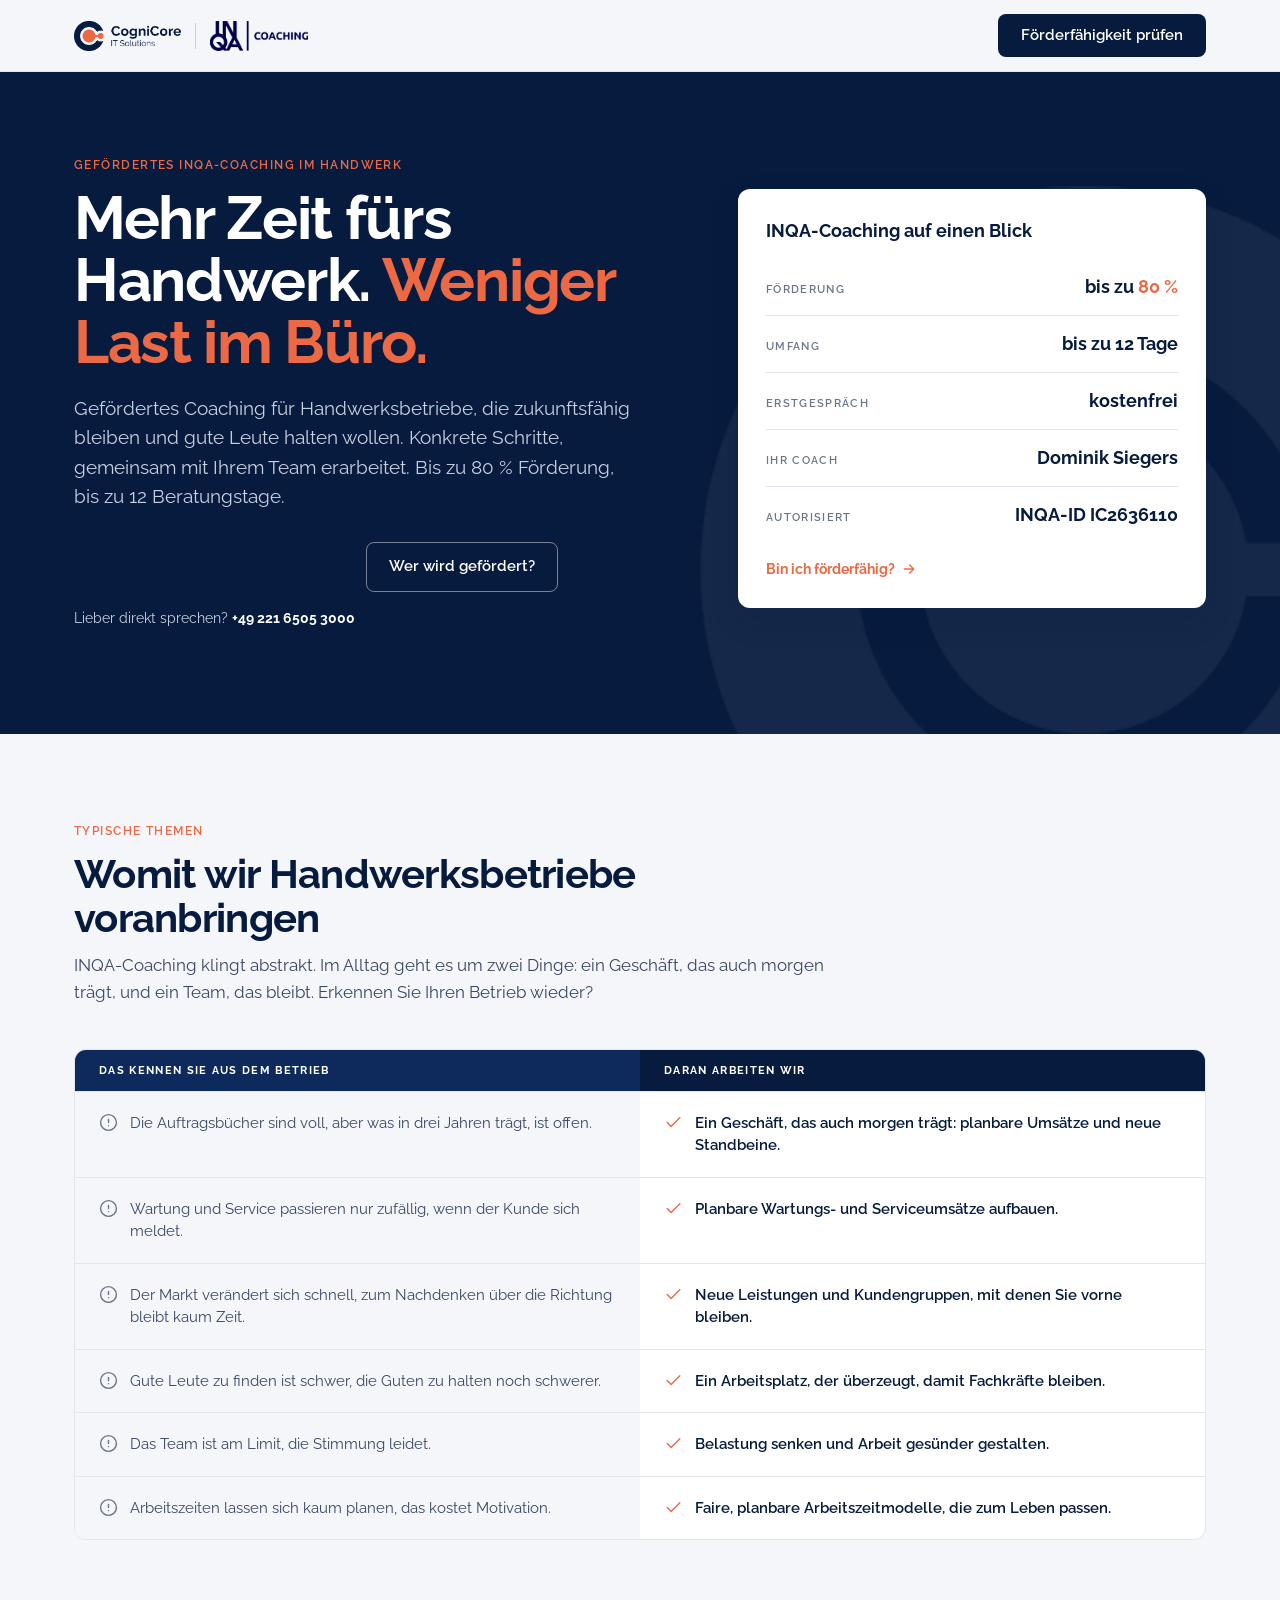
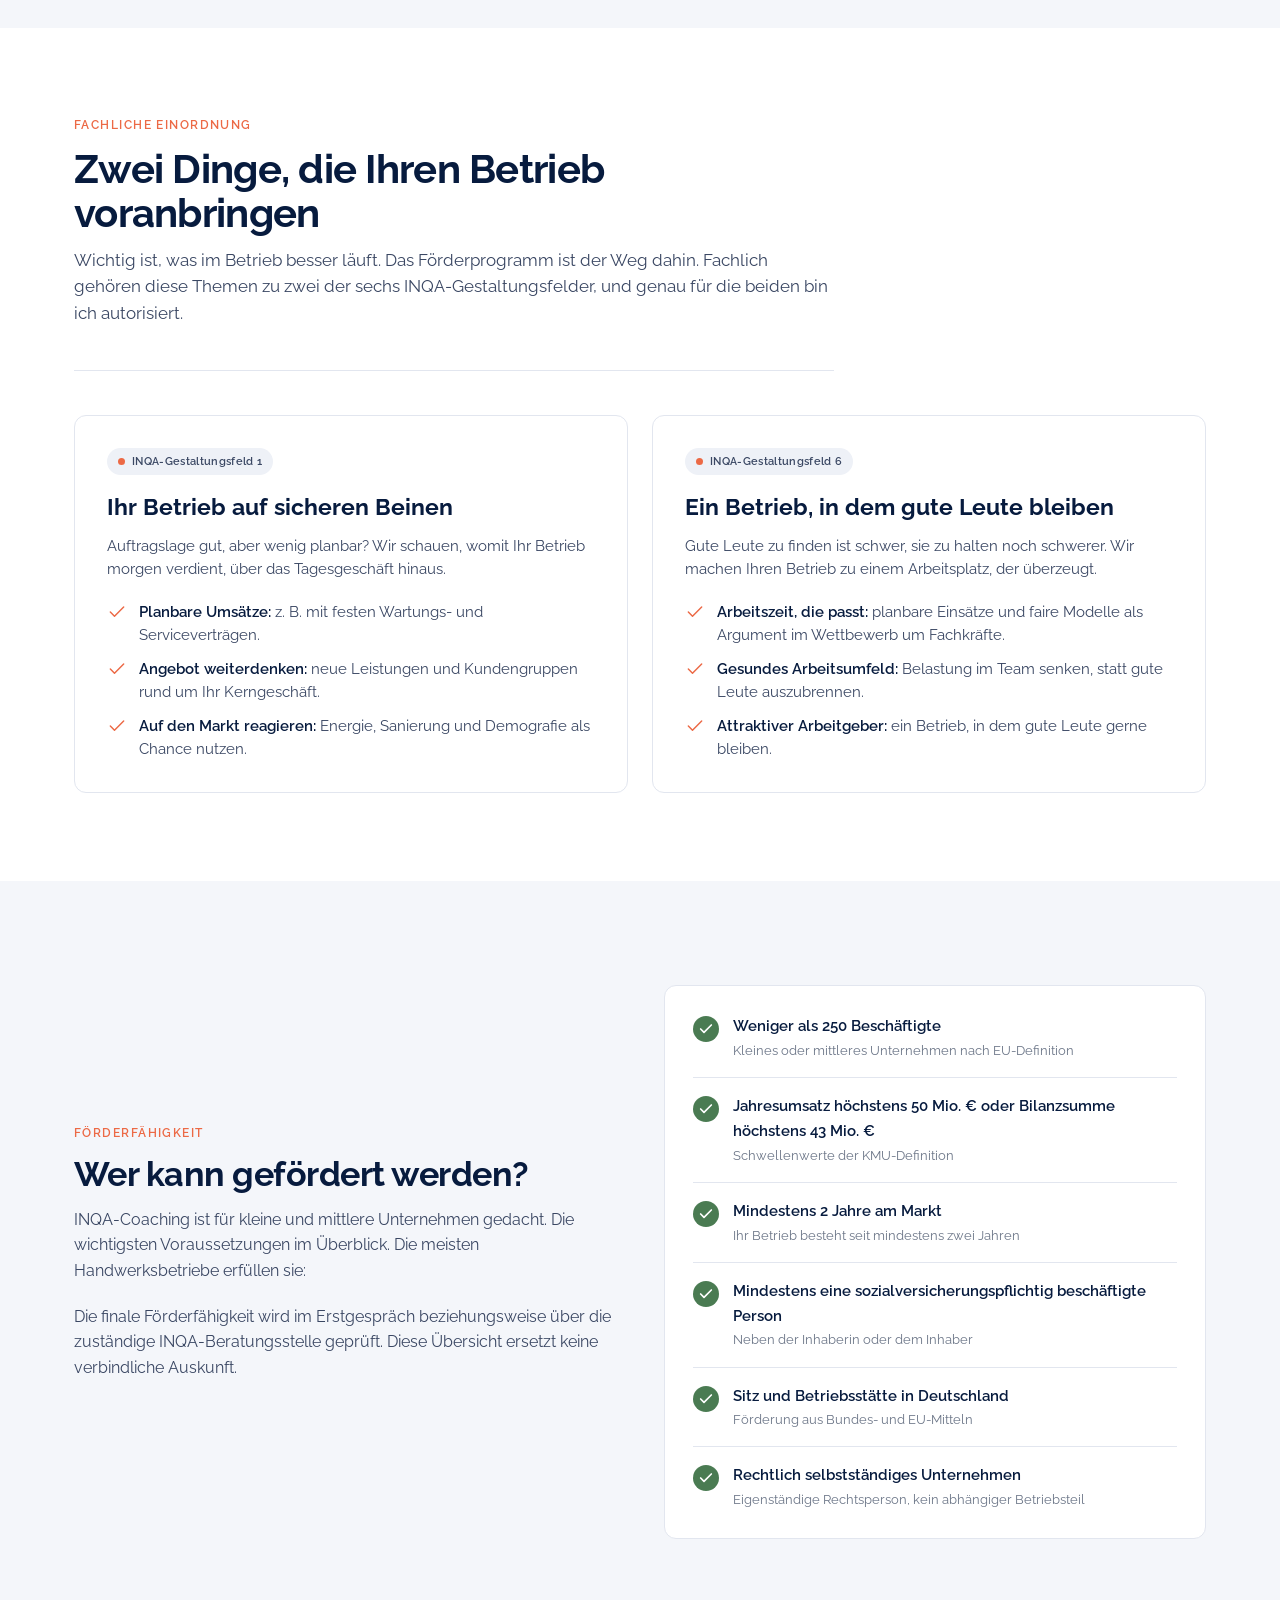
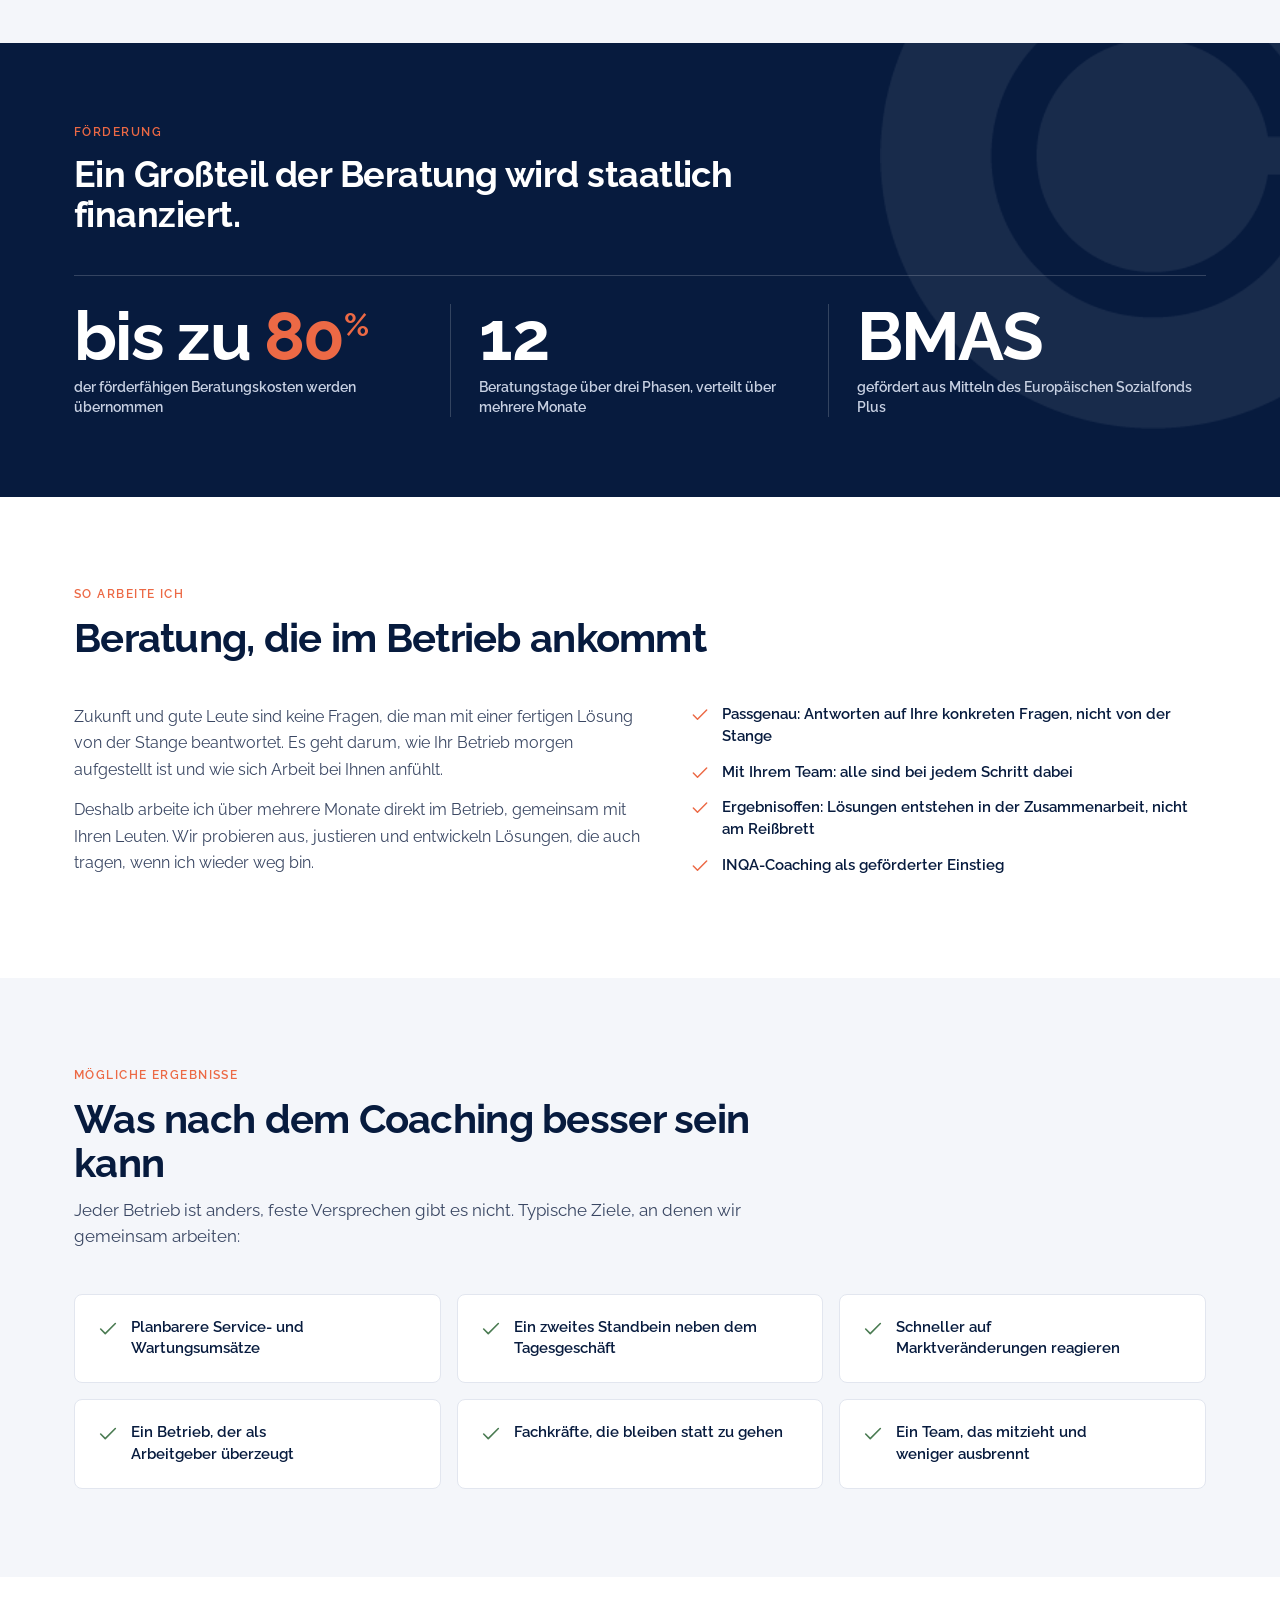
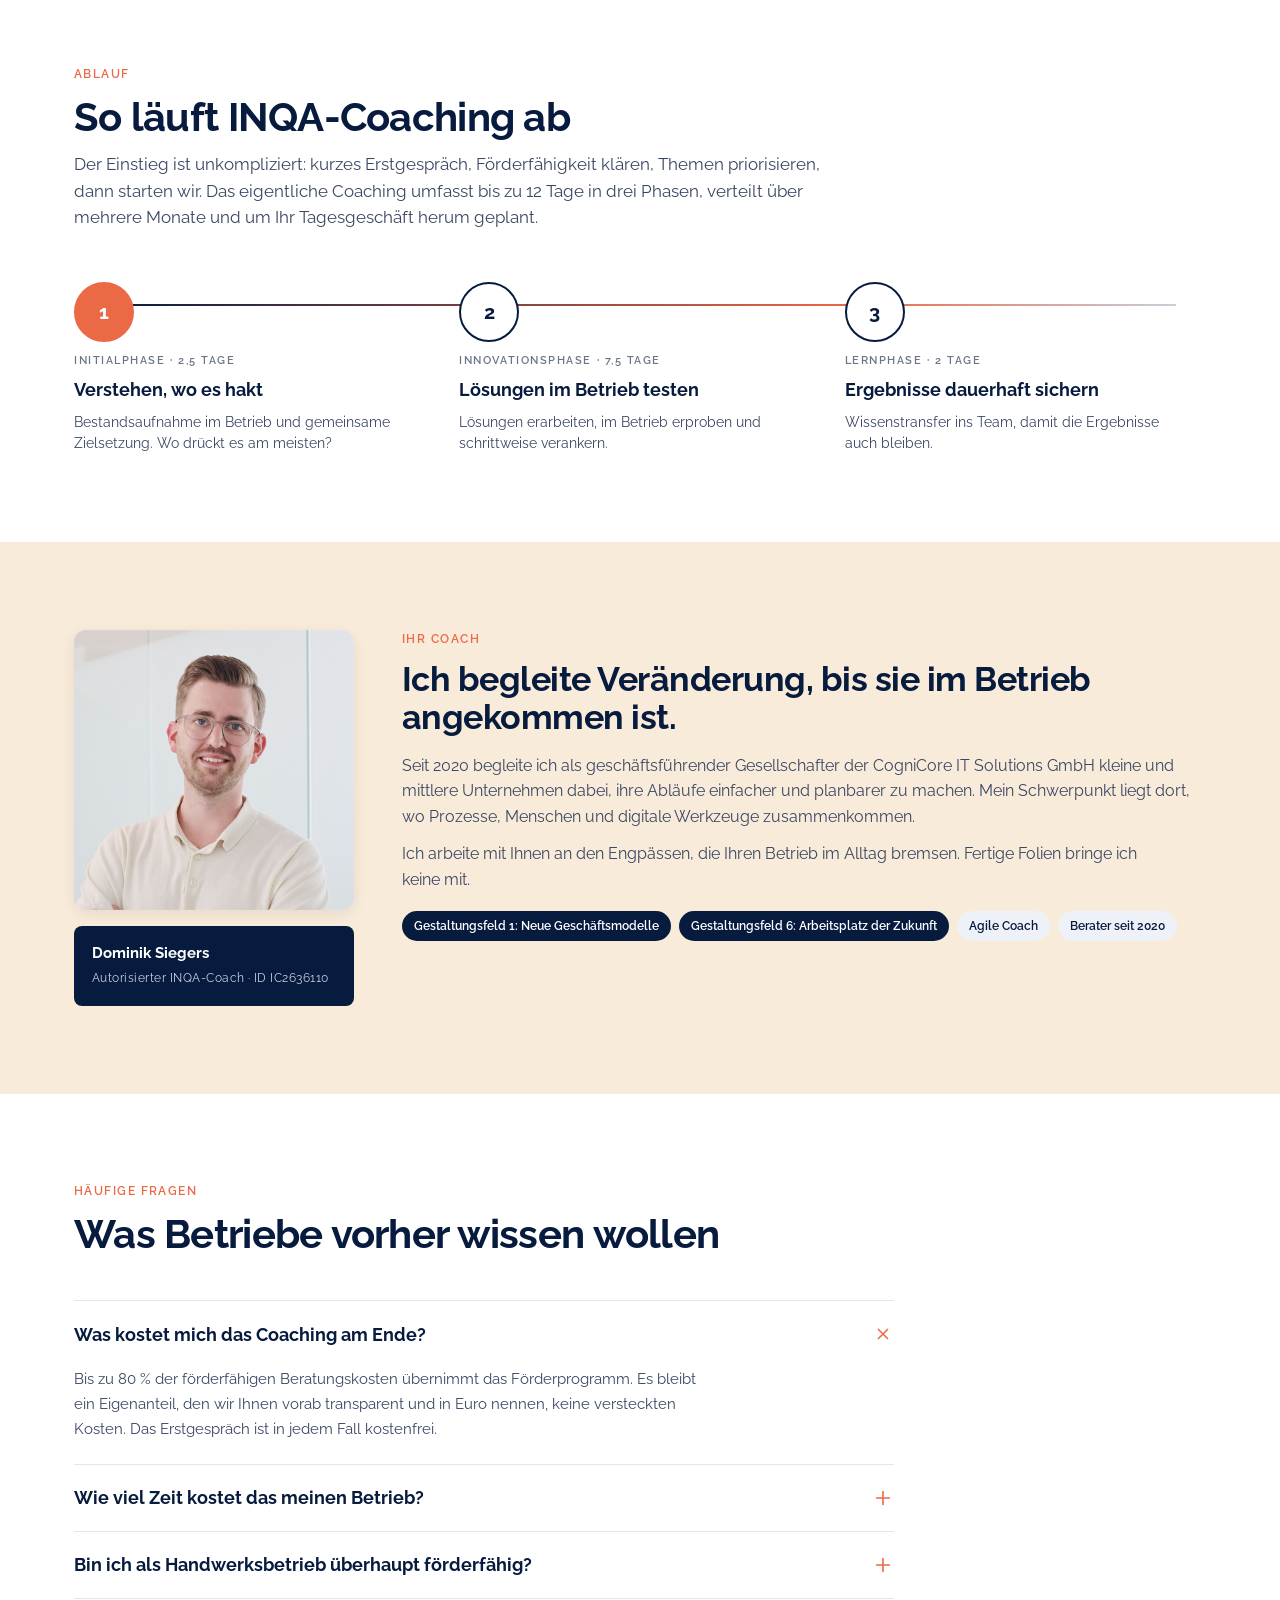
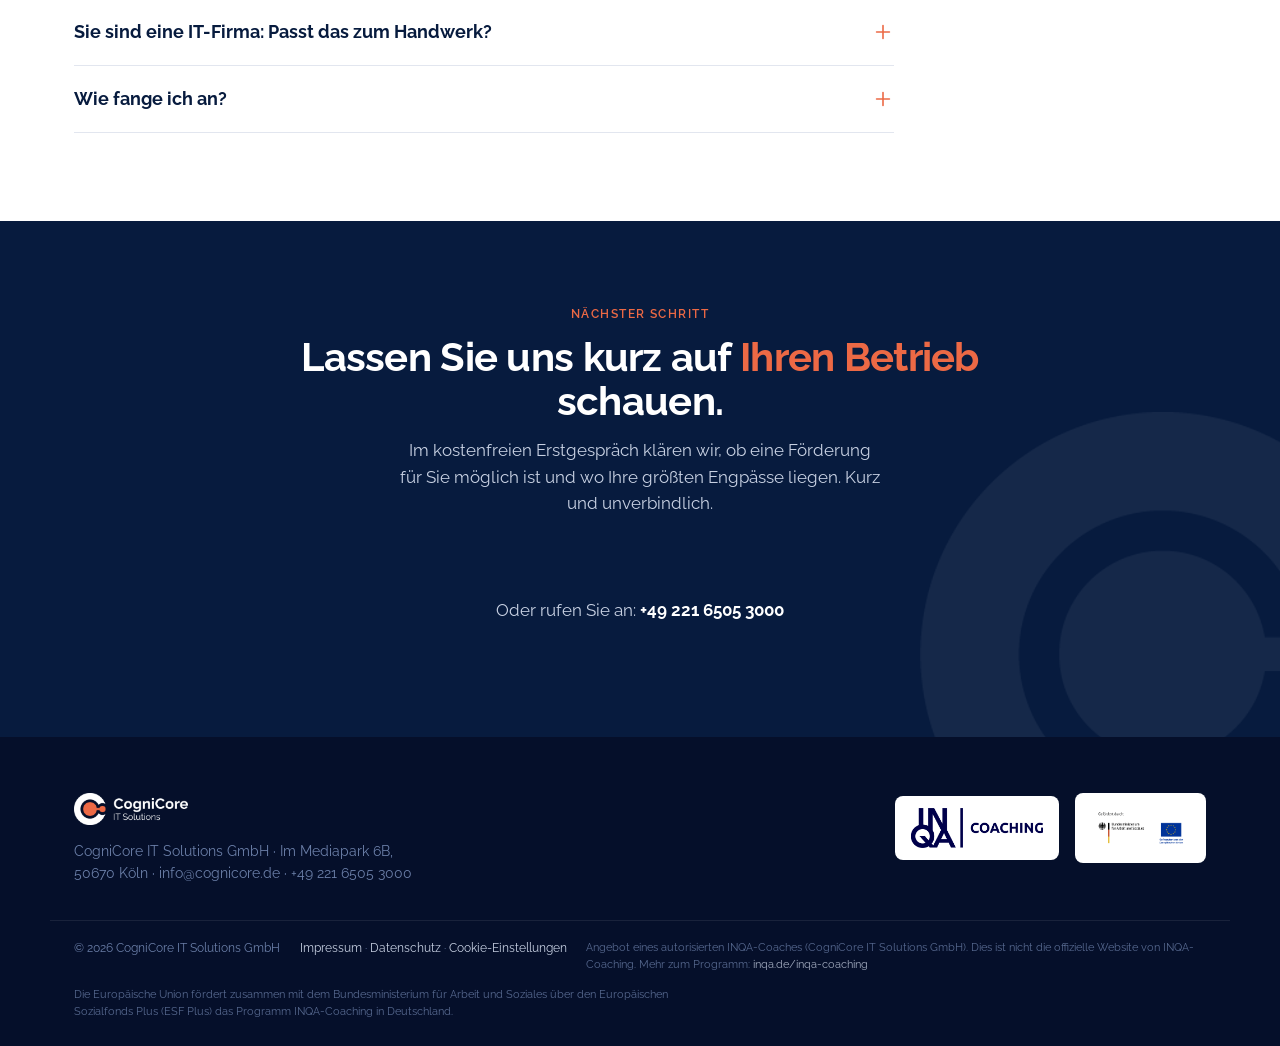
==== commit bf6c6a21: "INQA-Gestaltungsrichtlinien (Handbuch S.67): inqa.de-Link, exakter Förderzusatz, nicht-offiziell-Hin" ====
--- a/index.html
+++ b/index.html
@@ -364,7 +364,7 @@
         <p>CogniCore IT Solutions GmbH · Im Mediapark 6B, 50670 Köln · <a href="mailto:info@cognicore.de" style="color:inherit;border:0;">info@cognicore.de</a> · +49 221 6505 3000</p>
       </div>
       <div class="foot__logos">
-        <div class="foot__chip"><img src="assets/logos/inqa-coaching-logo.png" alt="INQA Coaching"></div>
+        <a class="foot__chip" href="https://www.inqa.de/inqa-coaching" target="_blank" rel="noopener" style="border-bottom:0" title="Zum offiziellen INQA-Coaching-Programm"><img src="assets/logos/inqa-coaching-logo.png" alt="INQA Coaching"></a>
         <div class="foot__chip foot__chip--bmas"><img src="assets/logos/bmas-foerderlogo.png" alt="Gefördert durch das Bundesministerium für Arbeit und Soziales, kofinanziert von der Europäischen Union"></div>
       </div>
     </div>
@@ -372,7 +372,8 @@
   <div class="foot__legal">
     <span>© 2026 CogniCore IT Solutions GmbH</span>
     <span><a href="impressum.html">Impressum</a> · <a href="datenschutz.html">Datenschutz</a> · <button type="button" class="cookie-link" onclick="window._hsp=window._hsp||[];window._hsp.push(['showBanner']);">Cookie-Einstellungen</button></span>
-    <span class="sub">Gefördert durch das Bundesministerium für Arbeit und Soziales aus Mitteln des Europäischen Sozialfonds Plus.</span>
+    <span class="sub">Angebot eines autorisierten INQA-Coaches (CogniCore IT Solutions GmbH). Dies ist nicht die offizielle Website von INQA-Coaching. Mehr zum Programm: <a href="https://www.inqa.de/inqa-coaching" target="_blank" rel="noopener">inqa.de/inqa-coaching</a></span>
+    <span class="sub">Die Europäische Union fördert zusammen mit dem Bundesministerium für Arbeit und Soziales über den Europäischen Sozialfonds Plus (ESF Plus) das Programm INQA-Coaching in Deutschland.</span>
   </div>
 </footer>
 
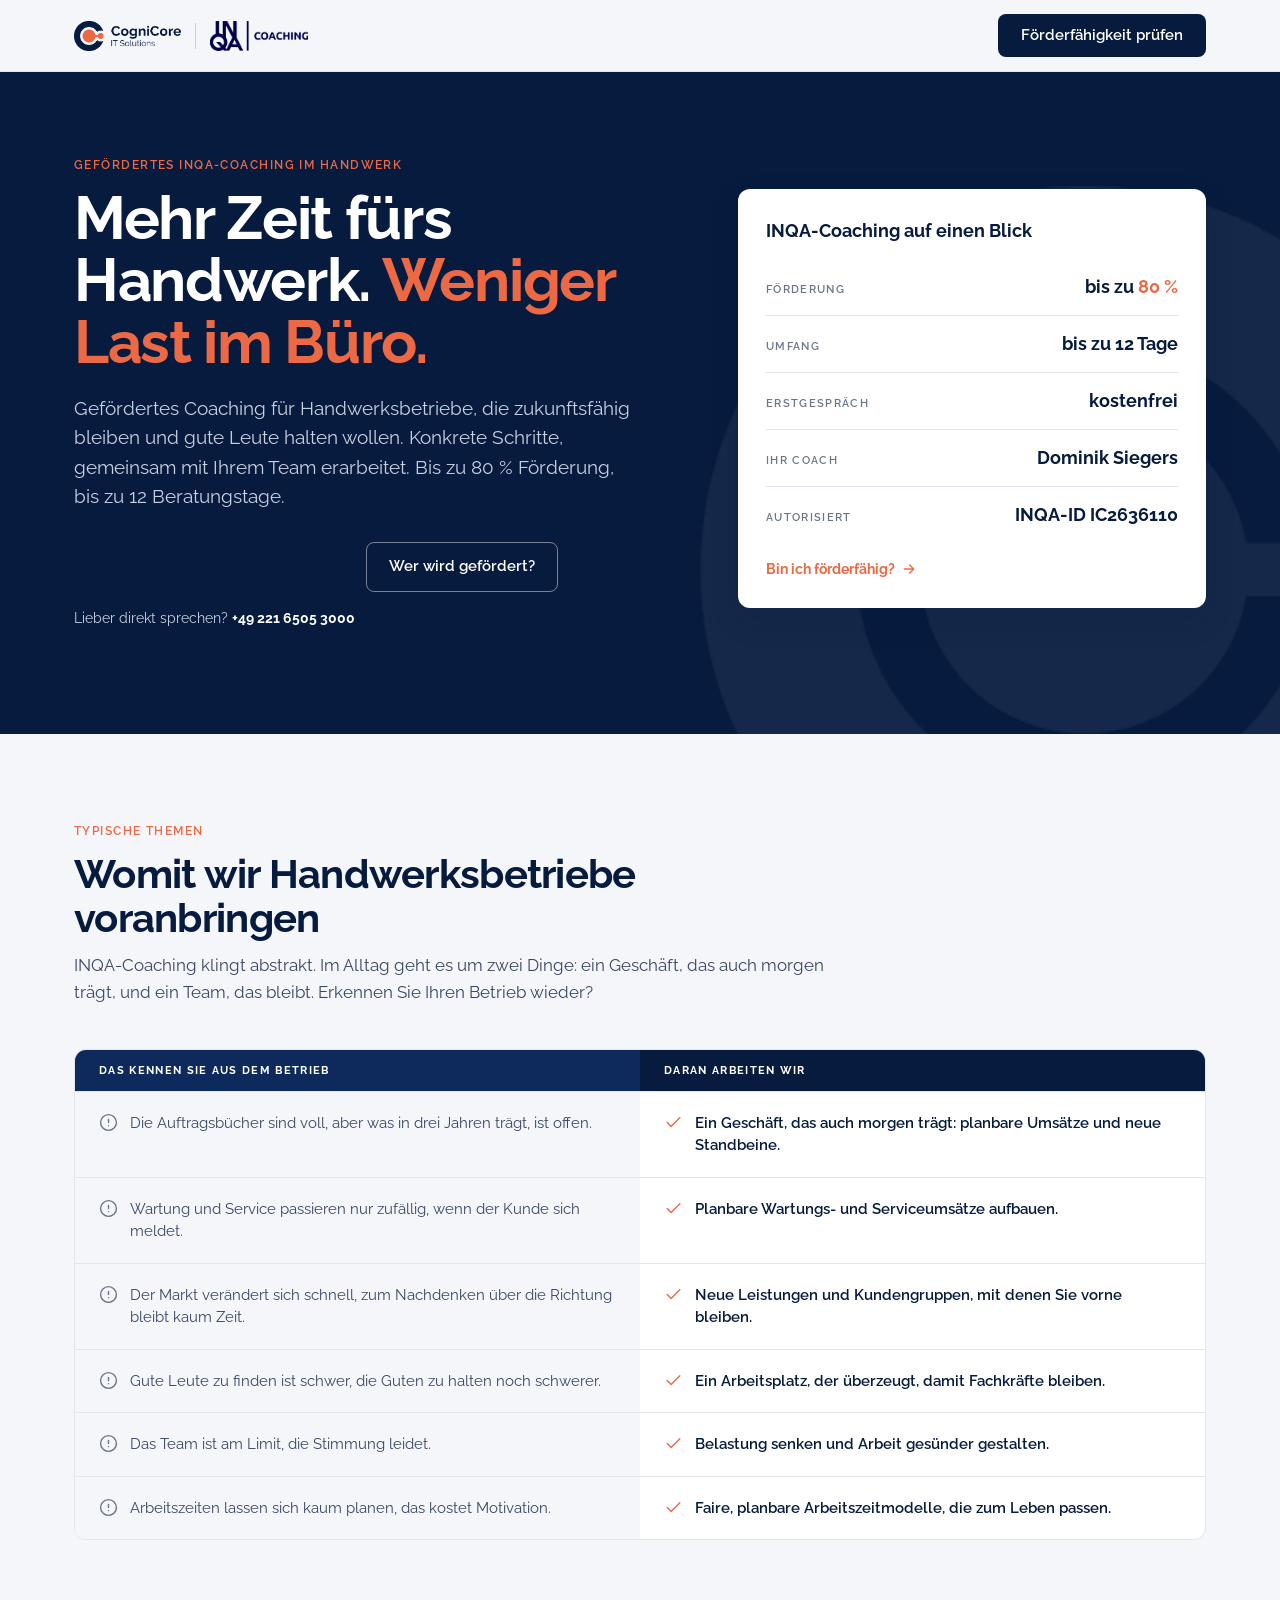
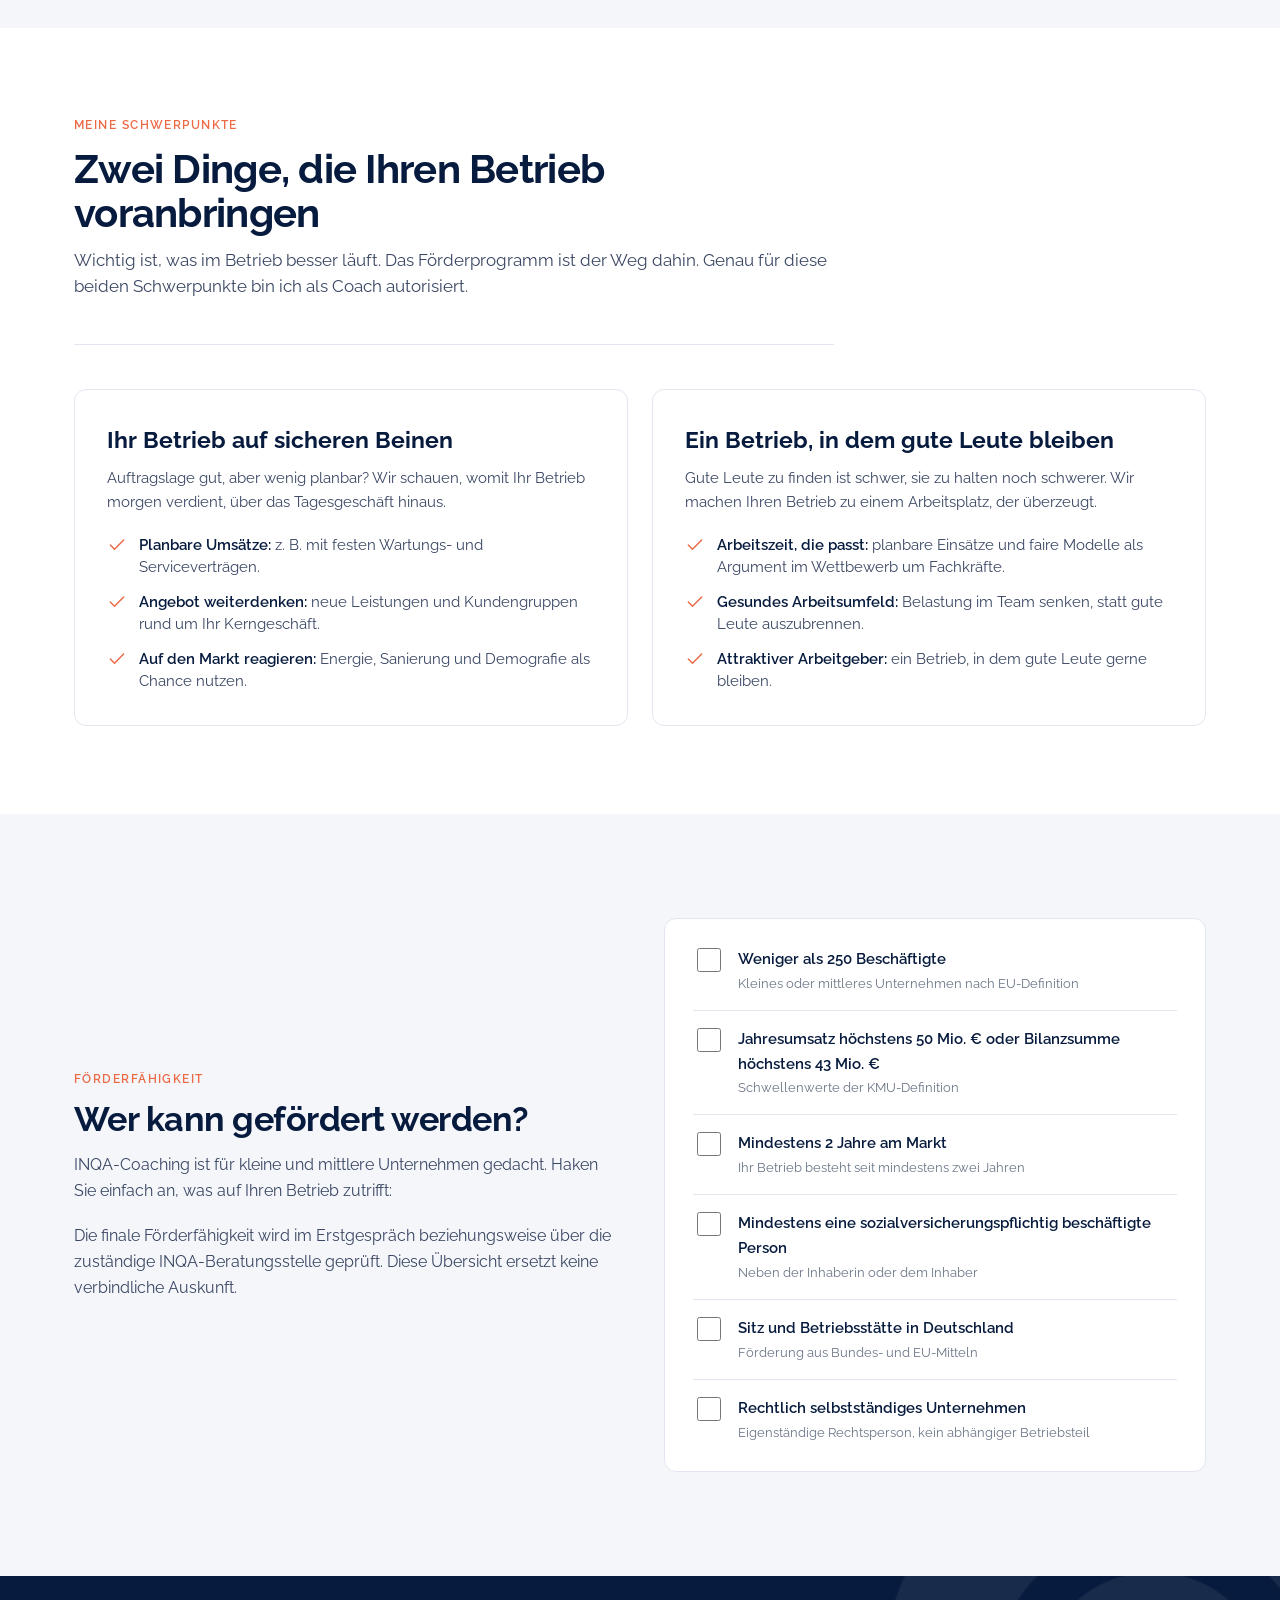
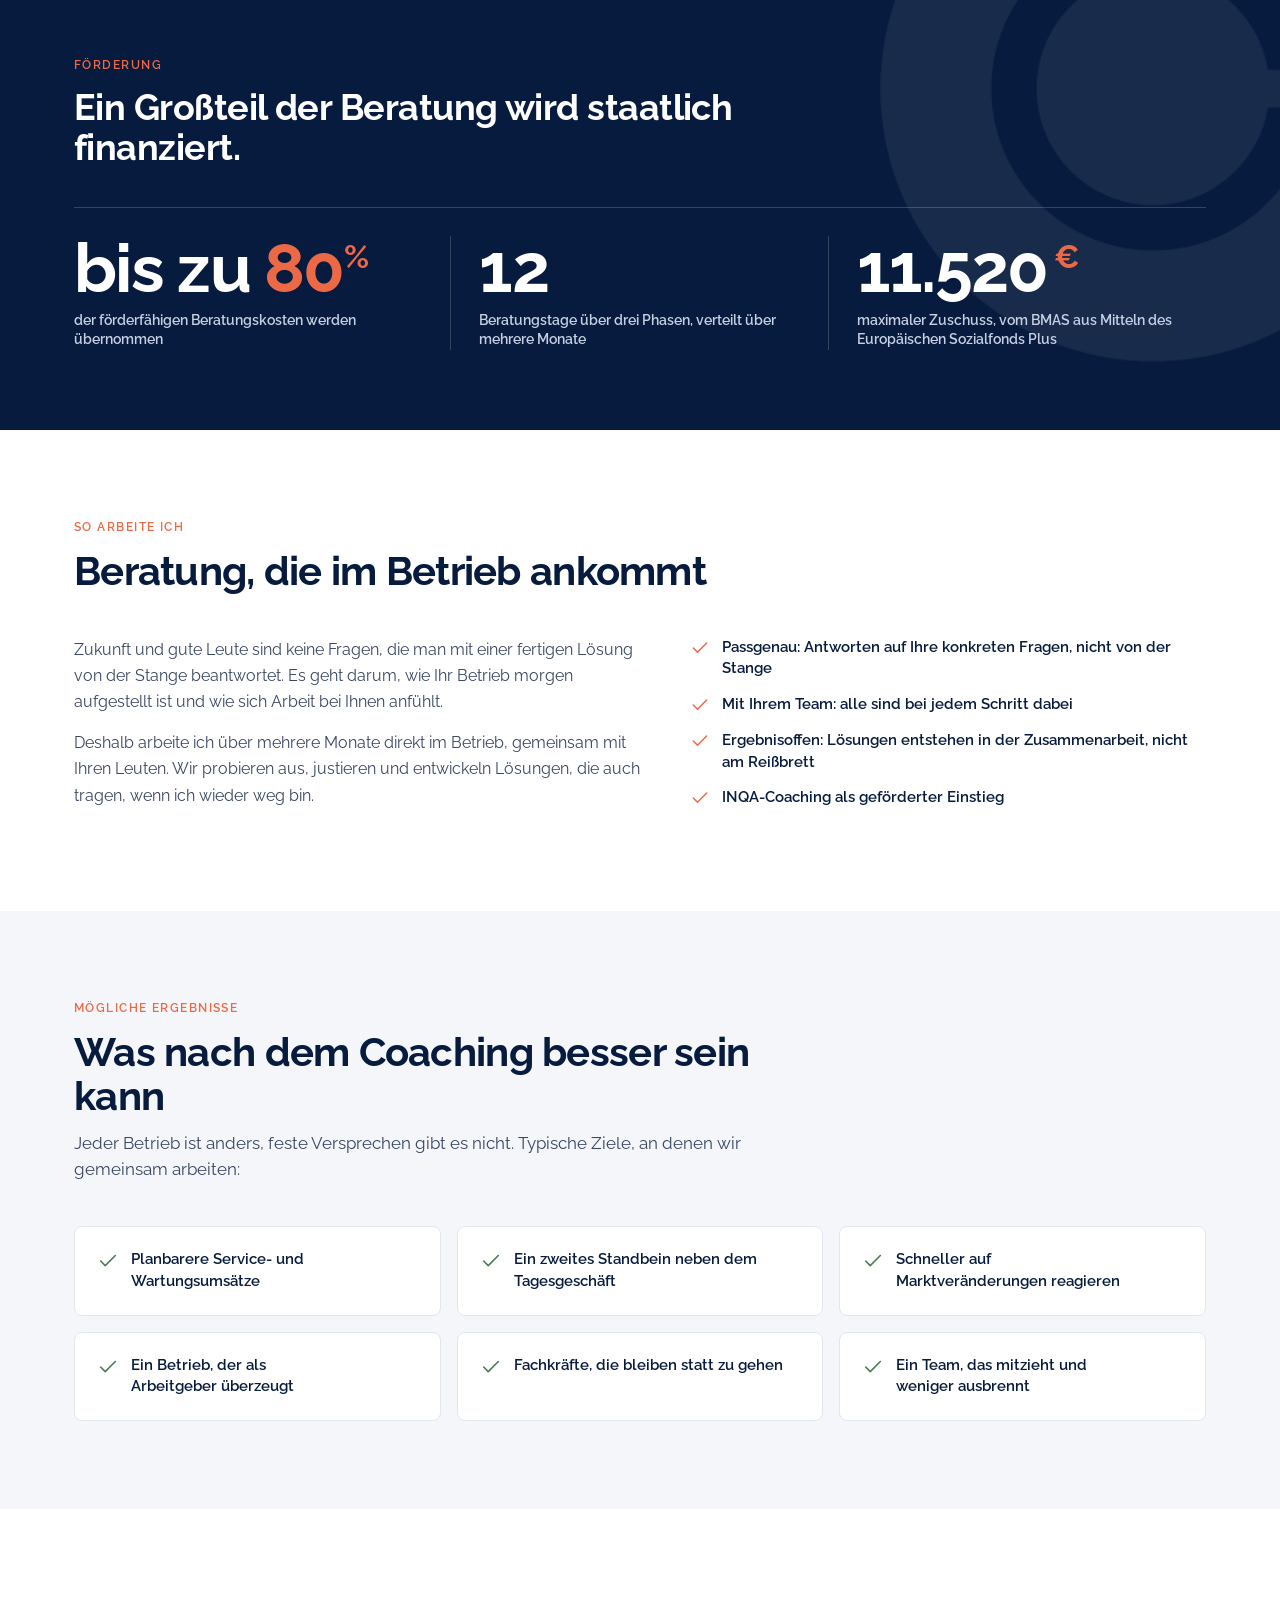
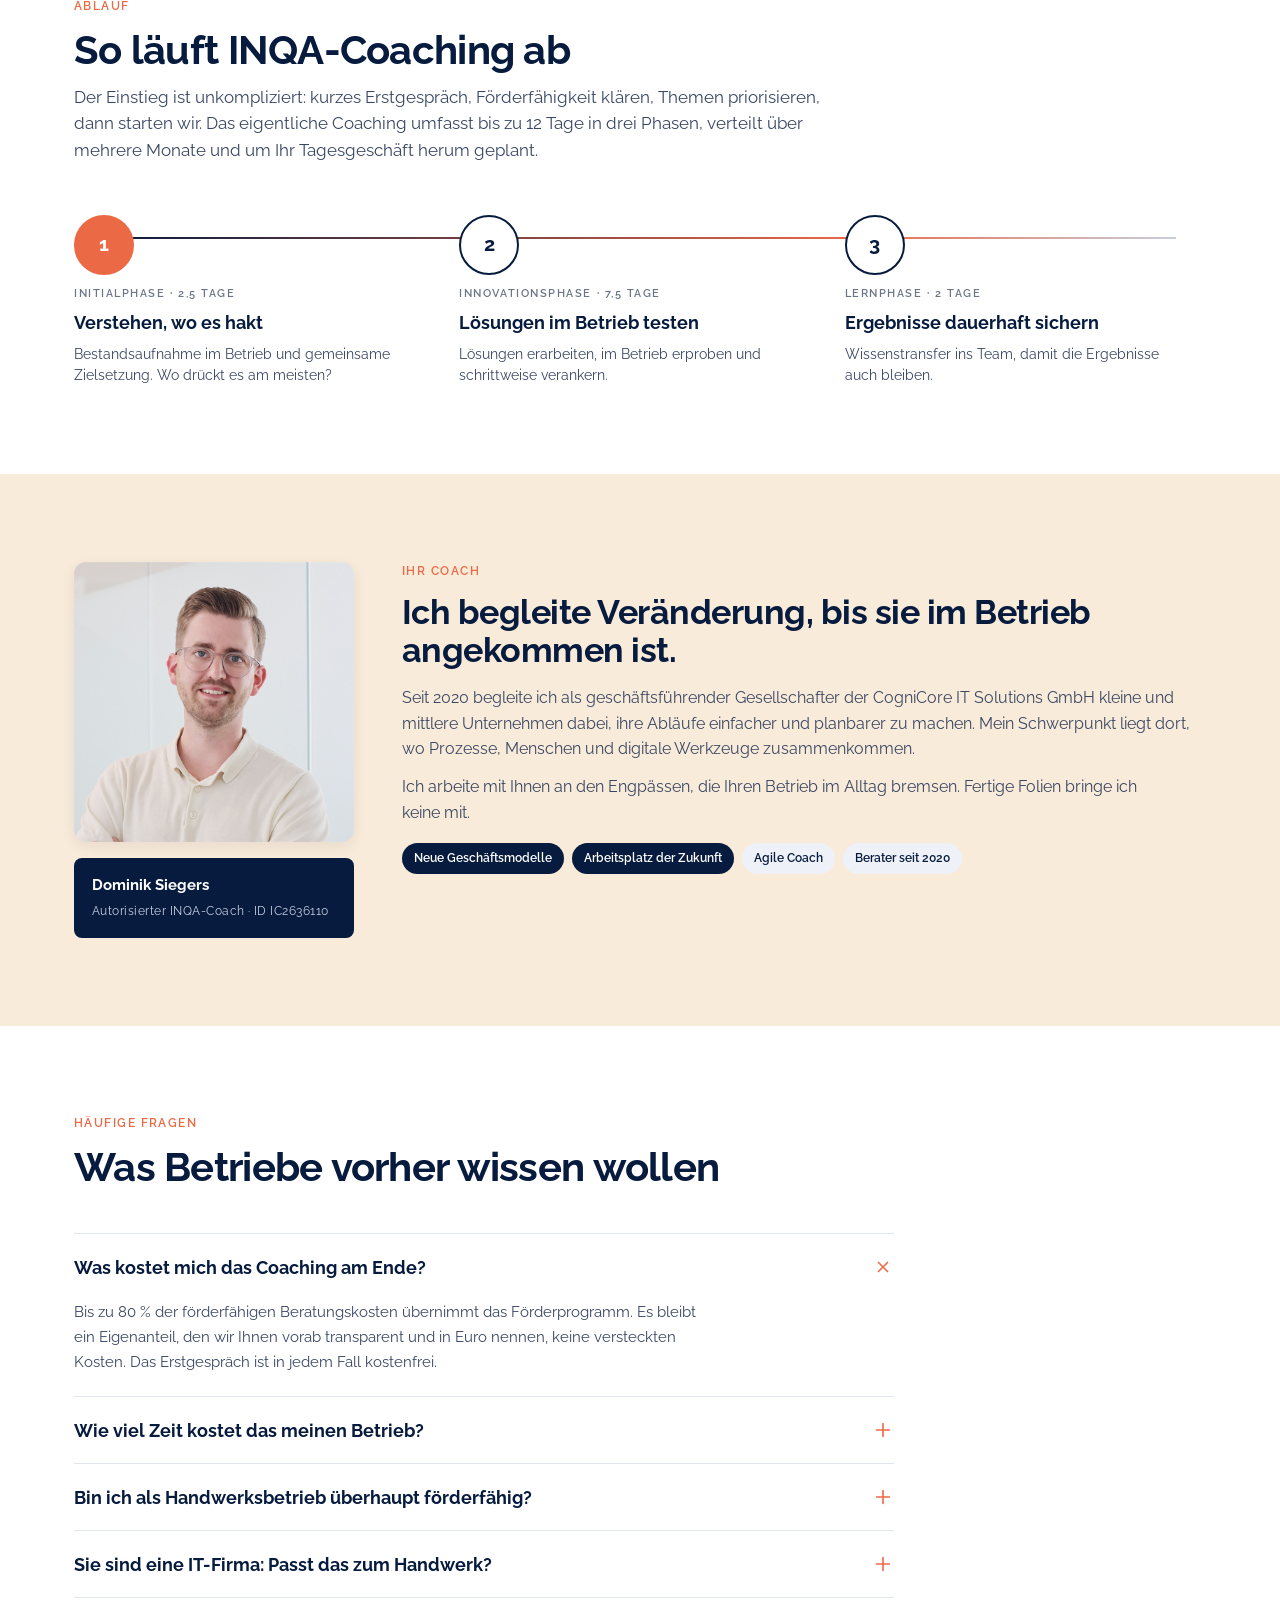
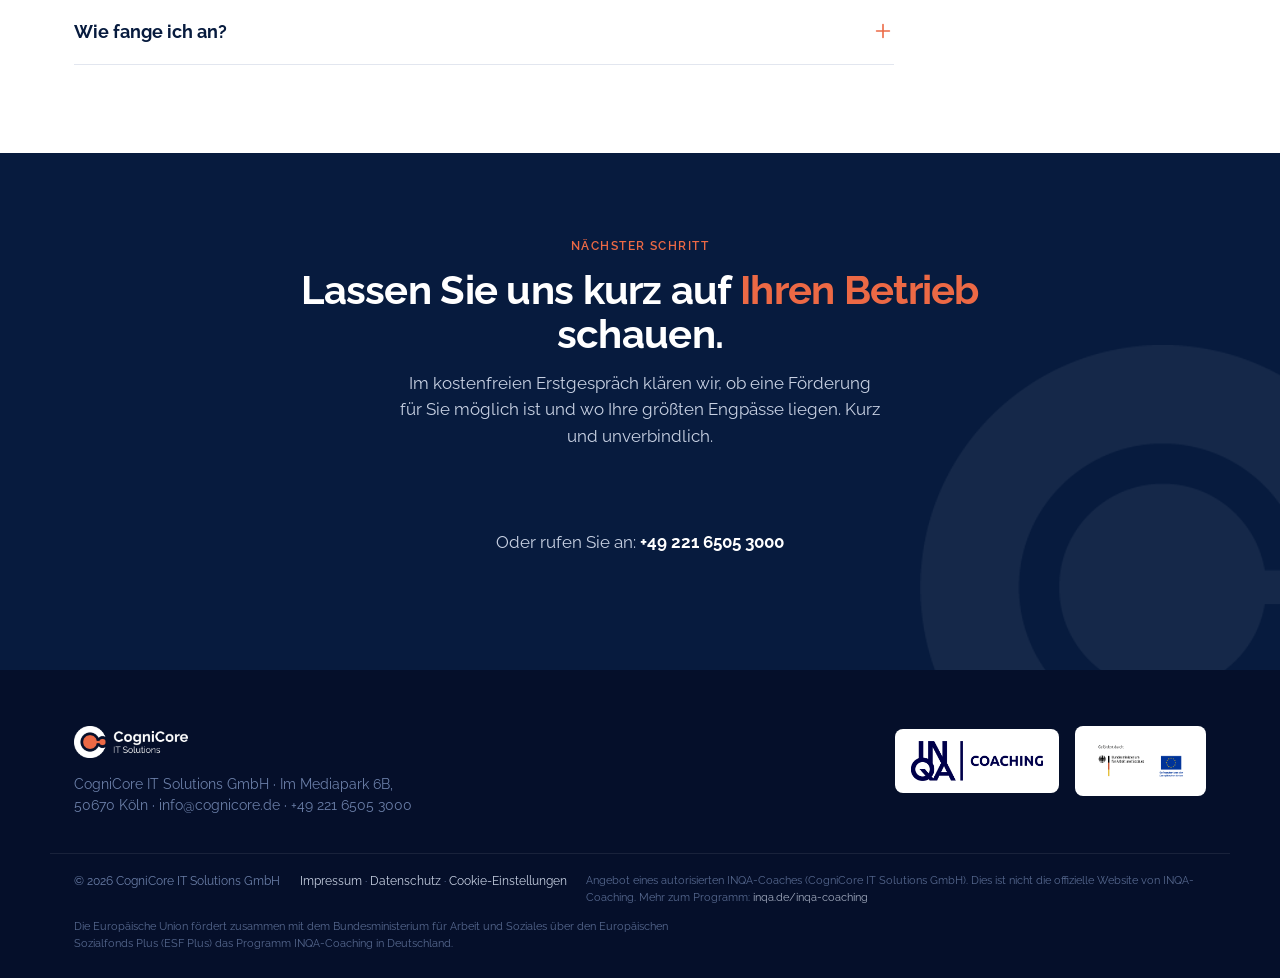
==== commit fb4ea13f: "Kollegen-Feedback: interaktiver Förder-Check, Zuschuss 11.520 € im Stats-Band, GF-Nennungen entschär" ====
--- a/index.html
+++ b/index.html
@@ -99,14 +99,13 @@
 <section class="section section--white">
   <div class="wrap">
     <div class="section__head">
-      <span class="eyebrow">Fachliche Einordnung</span>
+      <span class="eyebrow">Meine Schwerpunkte</span>
       <h2>Zwei Dinge, die Ihren Betrieb voranbringen</h2>
-      <p>Wichtig ist, was im Betrieb besser läuft. Das Förderprogramm ist der Weg dahin. Fachlich gehören diese Themen zu zwei der sechs INQA-Gestaltungsfelder, und genau für die beiden bin ich autorisiert.</p>
+      <p>Wichtig ist, was im Betrieb besser läuft. Das Förderprogramm ist der Weg dahin. Genau für diese beiden Schwerpunkte bin ich als Coach autorisiert.</p>
     </div>
     <hr class="rule">
     <div class="pillars">
       <article class="pillar">
-        <span class="pillar__cred"><span class="dot"></span> INQA-Gestaltungsfeld 1</span>
         <h3>Ihr Betrieb auf sicheren Beinen</h3>
         <p>Auftragslage gut, aber wenig planbar? Wir schauen, womit Ihr Betrieb morgen verdient, über das Tagesgeschäft hinaus.</p>
         <ul>
@@ -116,7 +115,6 @@
         </ul>
       </article>
       <article class="pillar">
-        <span class="pillar__cred"><span class="dot"></span> INQA-Gestaltungsfeld 6</span>
         <h3>Ein Betrieb, in dem gute Leute bleiben</h3>
         <p>Gute Leute zu finden ist schwer, sie zu halten noch schwerer. Wir machen Ihren Betrieb zu einem Arbeitsplatz, der überzeugt.</p>
         <ul>
@@ -136,35 +134,24 @@
       <div class="eligible__head">
         <span class="eyebrow">Förderfähigkeit</span>
         <h2>Wer kann gefördert werden?</h2>
-        <p>INQA-Coaching ist für kleine und mittlere Unternehmen gedacht. Die wichtigsten Voraussetzungen im Überblick. Die meisten Handwerksbetriebe erfüllen sie:</p>
+        <p>INQA-Coaching ist für kleine und mittlere Unternehmen gedacht. Haken Sie einfach an, was auf Ihren Betrieb zutrifft:</p>
         <p class="eligible__note">Die finale Förderfähigkeit wird im Erstgespräch beziehungsweise über die zuständige INQA-Beratungsstelle geprüft. Diese Übersicht ersetzt keine verbindliche Auskunft.</p>
       </div>
-      <ul class="checklist">
-        <li>
-          <span class="tick"><svg class="ico" viewBox="0 0 24 24" fill="none" stroke="currentColor" stroke-width="2.5" stroke-linecap="round" stroke-linejoin="round"><path d="M20 6 9 17l-5-5"/></svg></span>
-          <div><b>Weniger als 250 Beschäftigte</b><span>Kleines oder mittleres Unternehmen nach EU-Definition</span></div>
-        </li>
-        <li>
-          <span class="tick"><svg class="ico" viewBox="0 0 24 24" fill="none" stroke="currentColor" stroke-width="2.5" stroke-linecap="round" stroke-linejoin="round"><path d="M20 6 9 17l-5-5"/></svg></span>
-          <div><b>Jahresumsatz höchstens 50 Mio. € oder Bilanzsumme höchstens 43 Mio. €</b><span>Schwellenwerte der KMU-Definition</span></div>
-        </li>
-        <li>
-          <span class="tick"><svg class="ico" viewBox="0 0 24 24" fill="none" stroke="currentColor" stroke-width="2.5" stroke-linecap="round" stroke-linejoin="round"><path d="M20 6 9 17l-5-5"/></svg></span>
-          <div><b>Mindestens 2 Jahre am Markt</b><span>Ihr Betrieb besteht seit mindestens zwei Jahren</span></div>
-        </li>
-        <li>
-          <span class="tick"><svg class="ico" viewBox="0 0 24 24" fill="none" stroke="currentColor" stroke-width="2.5" stroke-linecap="round" stroke-linejoin="round"><path d="M20 6 9 17l-5-5"/></svg></span>
-          <div><b>Mindestens eine sozialversicherungspflichtig beschäftigte Person</b><span>Neben der Inhaberin oder dem Inhaber</span></div>
-        </li>
-        <li>
-          <span class="tick"><svg class="ico" viewBox="0 0 24 24" fill="none" stroke="currentColor" stroke-width="2.5" stroke-linecap="round" stroke-linejoin="round"><path d="M20 6 9 17l-5-5"/></svg></span>
-          <div><b>Sitz und Betriebsstätte in Deutschland</b><span>Förderung aus Bundes- und EU-Mitteln</span></div>
-        </li>
-        <li>
-          <span class="tick"><svg class="ico" viewBox="0 0 24 24" fill="none" stroke="currentColor" stroke-width="2.5" stroke-linecap="round" stroke-linejoin="round"><path d="M20 6 9 17l-5-5"/></svg></span>
-          <div><b>Rechtlich selbstständiges Unternehmen</b><span>Eigenständige Rechtsperson, kein abhängiger Betriebsteil</span></div>
-        </li>
-      </ul>
+      <div>
+        <ul class="checklist checklist--interactive" id="fcheck">
+          <li><label><input type="checkbox"><div><b>Weniger als 250 Beschäftigte</b><span>Kleines oder mittleres Unternehmen nach EU-Definition</span></div></label></li>
+          <li><label><input type="checkbox"><div><b>Jahresumsatz höchstens 50 Mio. € oder Bilanzsumme höchstens 43 Mio. €</b><span>Schwellenwerte der KMU-Definition</span></div></label></li>
+          <li><label><input type="checkbox"><div><b>Mindestens 2 Jahre am Markt</b><span>Ihr Betrieb besteht seit mindestens zwei Jahren</span></div></label></li>
+          <li><label><input type="checkbox"><div><b>Mindestens eine sozialversicherungspflichtig beschäftigte Person</b><span>Neben der Inhaberin oder dem Inhaber</span></div></label></li>
+          <li><label><input type="checkbox"><div><b>Sitz und Betriebsstätte in Deutschland</b><span>Förderung aus Bundes- und EU-Mitteln</span></div></label></li>
+          <li><label><input type="checkbox"><div><b>Rechtlich selbstständiges Unternehmen</b><span>Eigenständige Rechtsperson, kein abhängiger Betriebsteil</span></div></label></li>
+        </ul>
+        <div class="fcheck__result" id="fcheckResult" hidden>
+          <b>Alle Punkte angehakt? Dann ist Ihr Betrieb mit hoher Wahrscheinlichkeit förderfähig.</b>
+          <p>Ein paar Formalia bleiben, die sich nicht per Fragebogen klären lassen. Genau die gehen wir im kostenfreien Erstgespräch durch und klären den Weg zur Förderung.</p>
+          <a href="https://book.morgen.so/dominiksiegers/20min" class="btn btn--accent" target="_blank" rel="noopener">Erstgespräch vereinbaren</a>
+        </div>
+      </div>
     </div>
   </div>
 </section>
@@ -187,8 +174,8 @@
         <div class="stat__label">Beratungstage über drei Phasen, verteilt über mehrere Monate</div>
       </div>
       <div class="stat">
-        <div class="stat__num">BMAS</div>
-        <div class="stat__label">gefördert aus Mitteln des Europäischen Sozialfonds Plus</div>
+        <div class="stat__num">11.520<em> €</em></div>
+        <div class="stat__label">maximaler Zuschuss, vom BMAS aus Mitteln des Europäischen Sozialfonds Plus</div>
       </div>
     </div>
   </div>
@@ -284,8 +271,8 @@
         <p>Seit 2020 begleite ich als geschäftsführender Gesellschafter der CogniCore IT Solutions GmbH kleine und mittlere Unternehmen dabei, ihre Abläufe einfacher und planbarer zu machen. Mein Schwerpunkt liegt dort, wo Prozesse, Menschen und digitale Werkzeuge zusammenkommen.</p>
         <p>Ich arbeite mit Ihnen an den Engpässen, die Ihren Betrieb im Alltag bremsen. Fertige Folien bringe ich keine mit.</p>
         <div class="tags">
-          <span class="tag tag--navy">Gestaltungsfeld 1: Neue Geschäftsmodelle</span>
-          <span class="tag tag--navy">Gestaltungsfeld 6: Arbeitsplatz der Zukunft</span>
+          <span class="tag tag--navy">Neue Geschäftsmodelle</span>
+          <span class="tag tag--navy">Arbeitsplatz der Zukunft</span>
           <span class="tag">Agile Coach</span>
           <span class="tag">Berater seit 2020</span>
         </div>
@@ -378,6 +365,15 @@
 </footer>
 
 <script>
+  // Förder-Check: Ergebnis zeigen, wenn alle Kriterien angehakt sind
+  const fcheckBoxes = document.querySelectorAll('#fcheck input[type="checkbox"]');
+  const fcheckResult = document.getElementById('fcheckResult');
+  fcheckBoxes.forEach(box => box.addEventListener('change', () => {
+    const all = [...fcheckBoxes].every(b => b.checked);
+    fcheckResult.hidden = !all;
+    if (all) fcheckResult.scrollIntoView({ behavior: 'smooth', block: 'nearest' });
+  }));
+
   // FAQ accordion
   document.querySelectorAll('.faq__q').forEach(q => {
     q.addEventListener('click', () => {
--- a/styles.css
+++ b/styles.css
@@ -237,6 +237,16 @@
 .checklist .tick .ico { width: 16px; height: 16px; }
 .checklist b { color: var(--cc-fg-1); font-weight: 600; font-size: 15px; }
 .checklist span { display: block; color: var(--cc-fg-3); font-size: 13px; margin-top: 2px; }
+
+/* ---------- Interaktiver Förder-Check ---------- */
+.checklist--interactive li { padding: 0; }
+.checklist--interactive label { display: flex; gap: 14px; align-items: flex-start; cursor: pointer; width: 100%; padding: 16px 0; }
+.checklist--interactive li:first-child label { padding-top: 0; }
+.checklist--interactive li:last-child label { padding-bottom: 0; }
+.checklist--interactive input { width: 24px; height: 24px; accent-color: var(--cc-green); margin-top: 1px; flex-shrink: 0; cursor: pointer; }
+.fcheck__result { margin-top: 18px; background: var(--cc-blue); color: #fff; border-radius: var(--cc-r-md); padding: 20px 22px; }
+.fcheck__result b { display: block; font-family: var(--cc-font-display); font-size: 17px; color: #fff; }
+.fcheck__result p { color: var(--cc-fg-on-blue-2); font-size: 14.5px; margin: 8px 0 16px; line-height: 1.55; }
 
 /* ---------- Coach with photo ---------- */
 .about__media { display: flex; flex-direction: column; gap: 16px; }
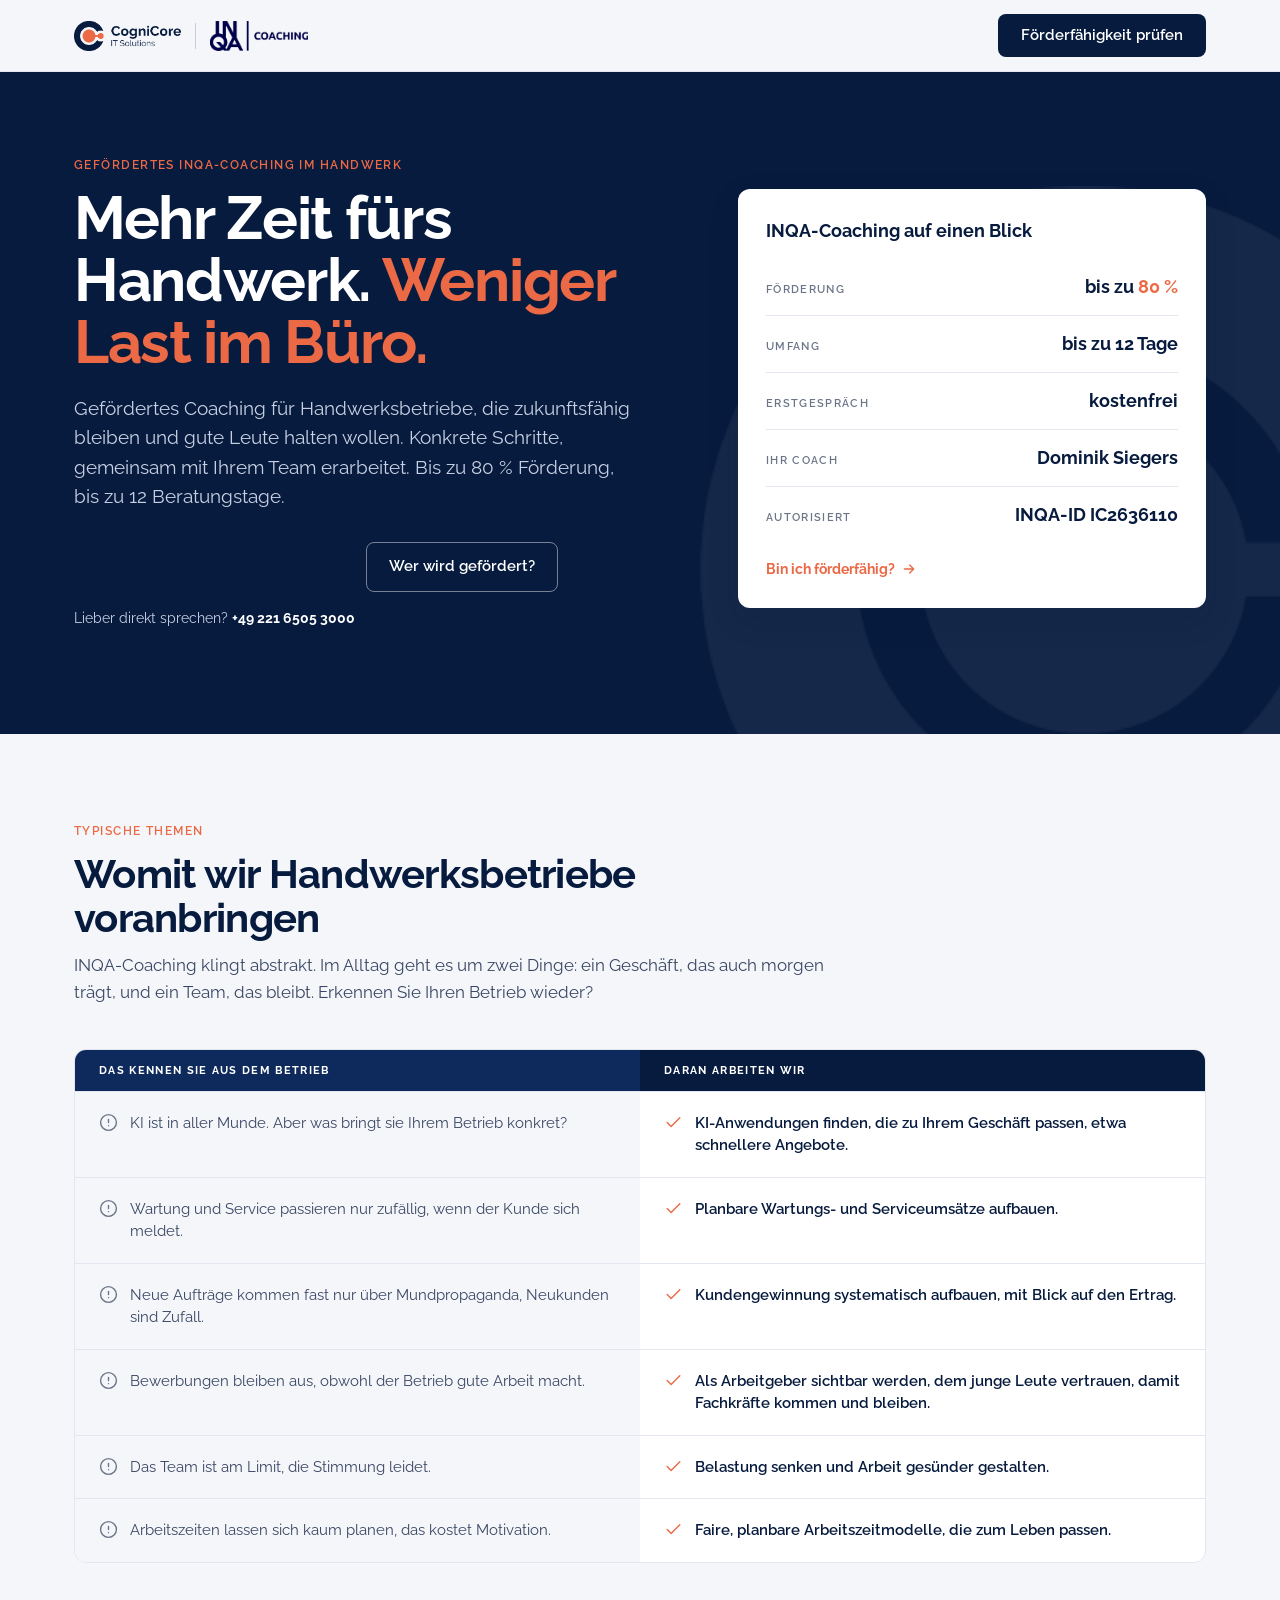
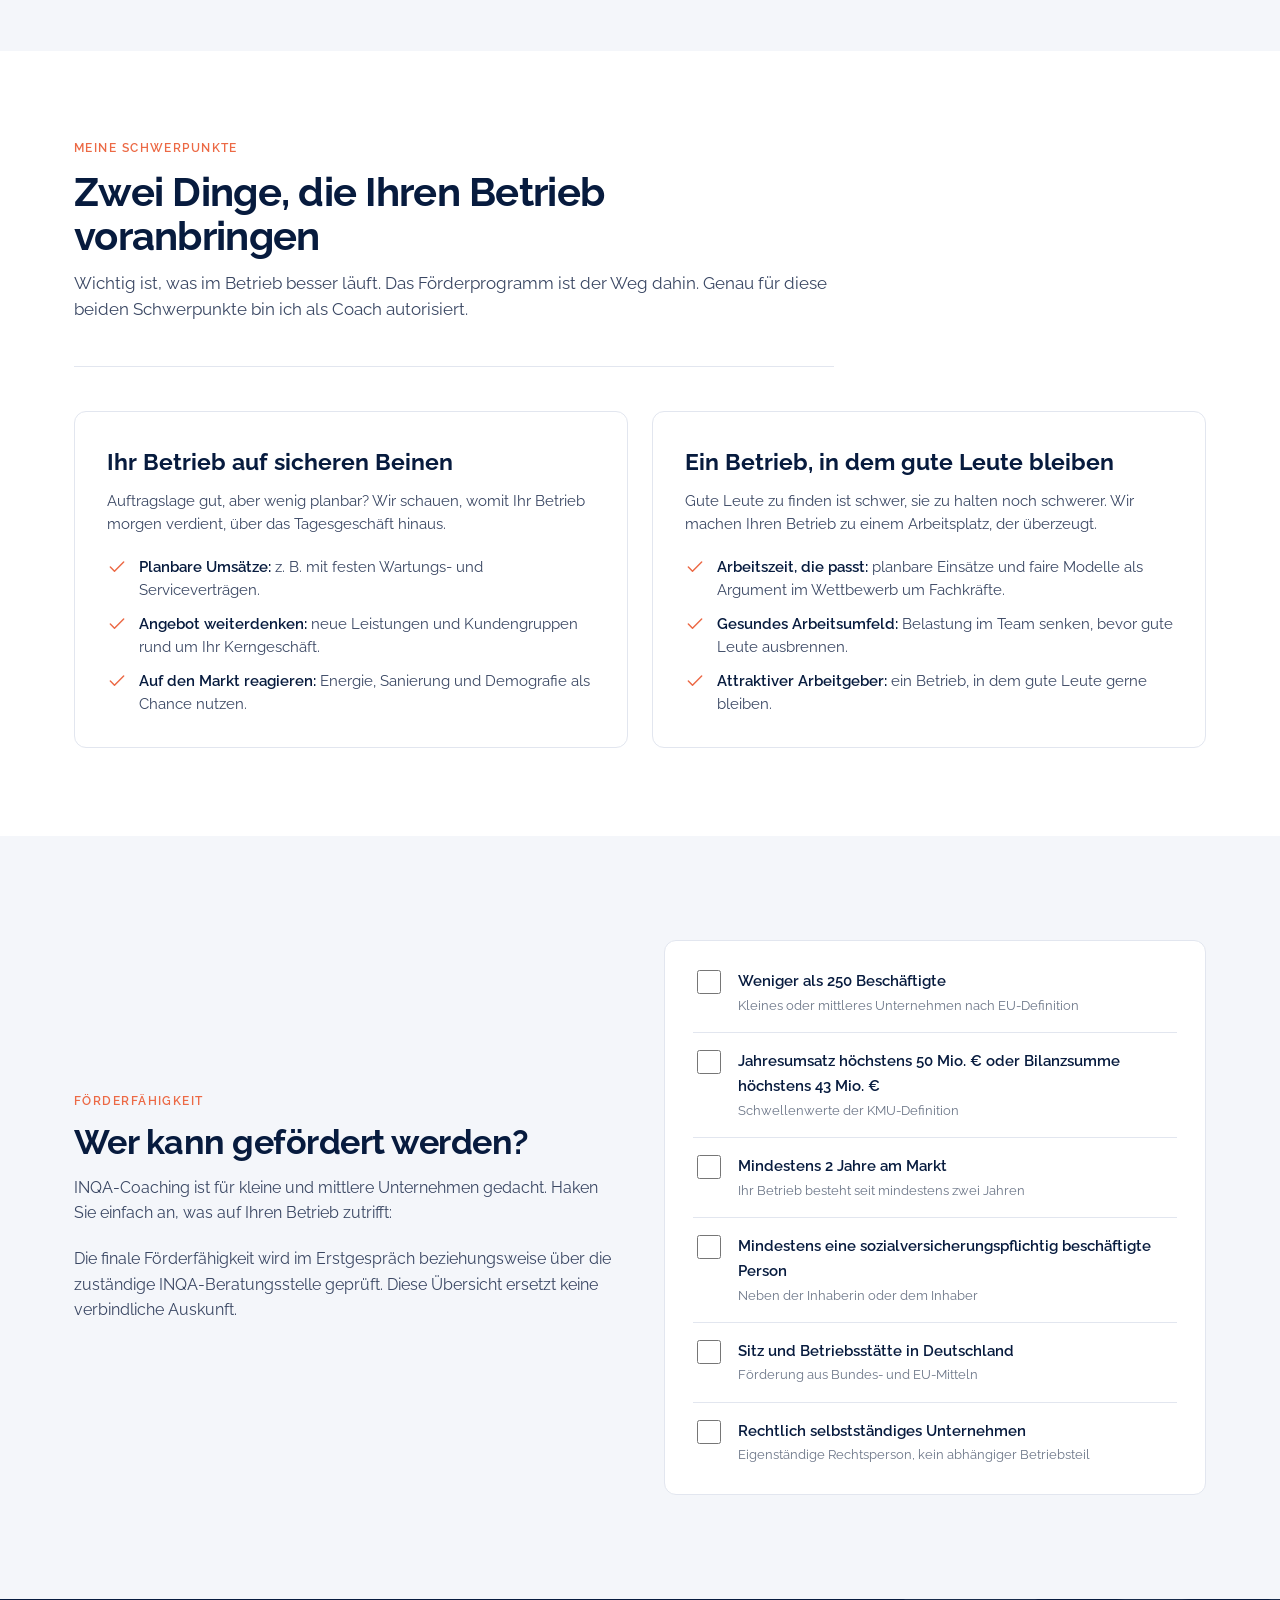
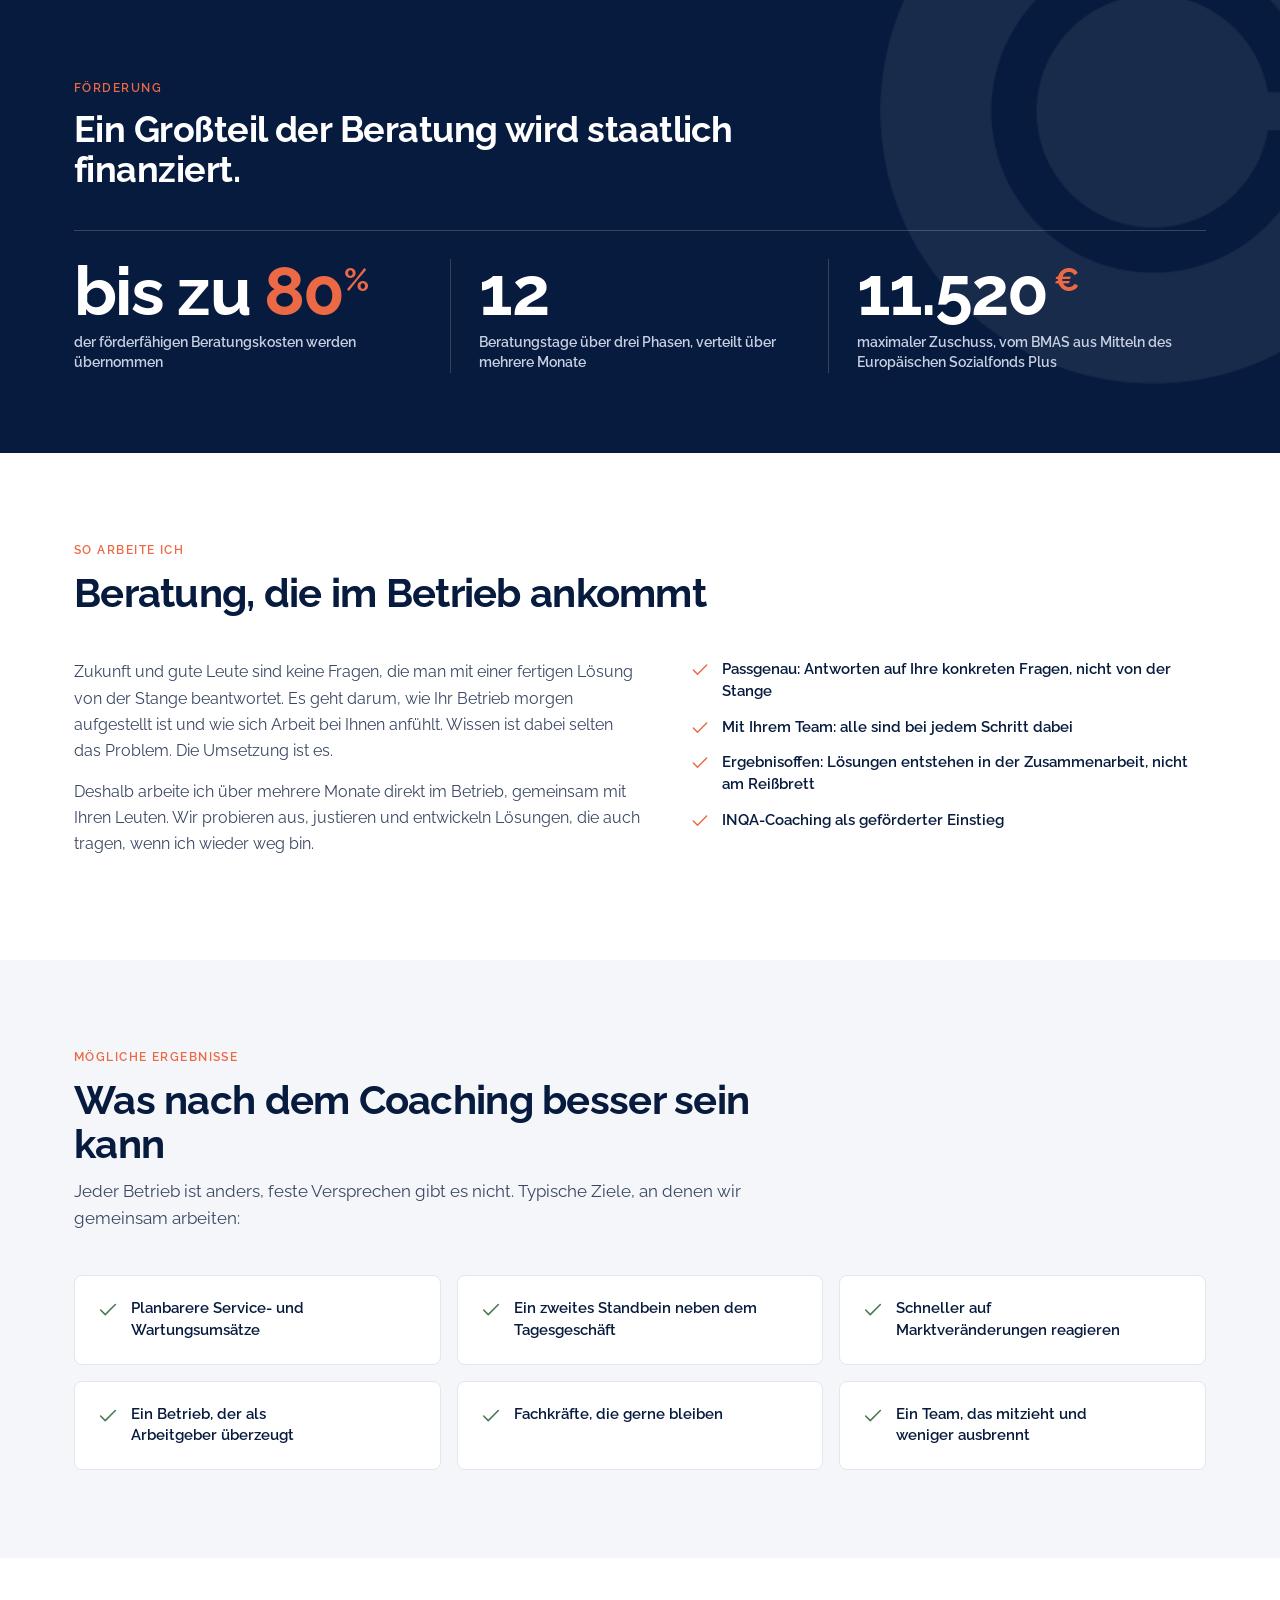
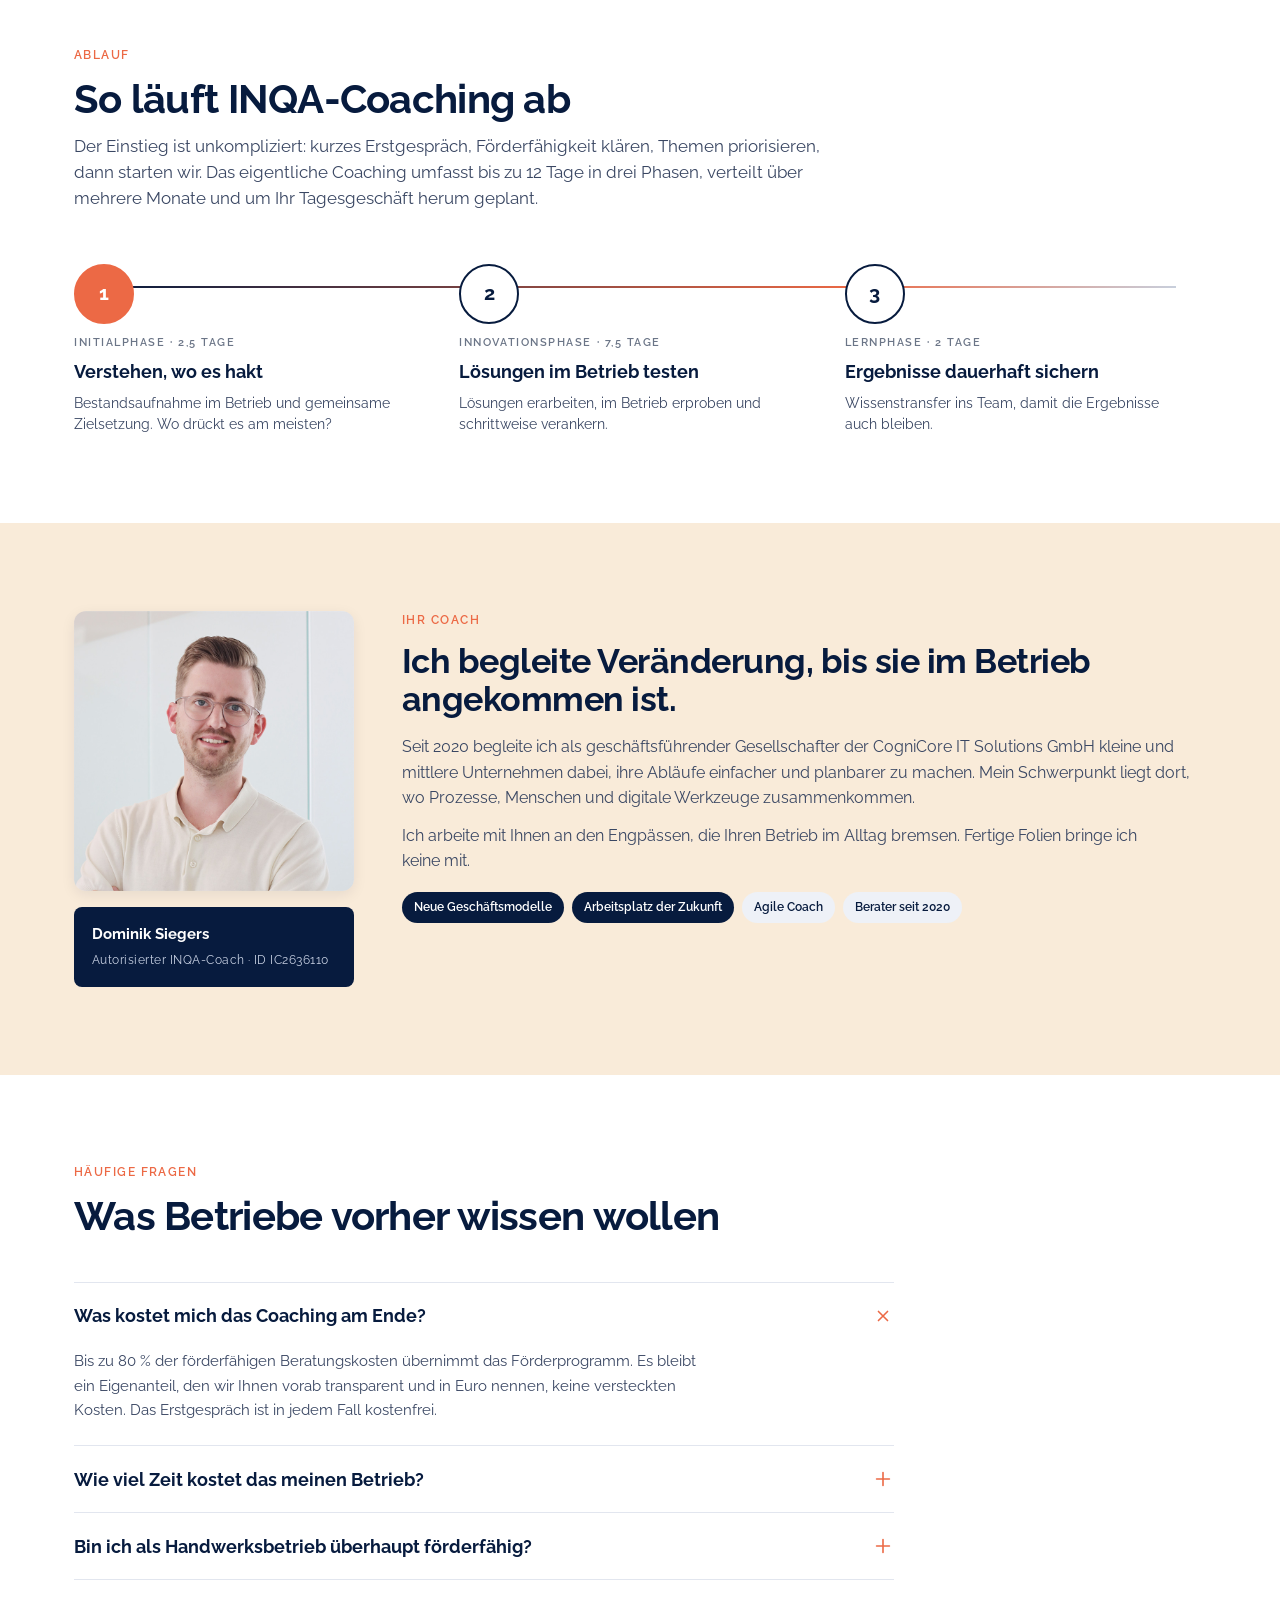
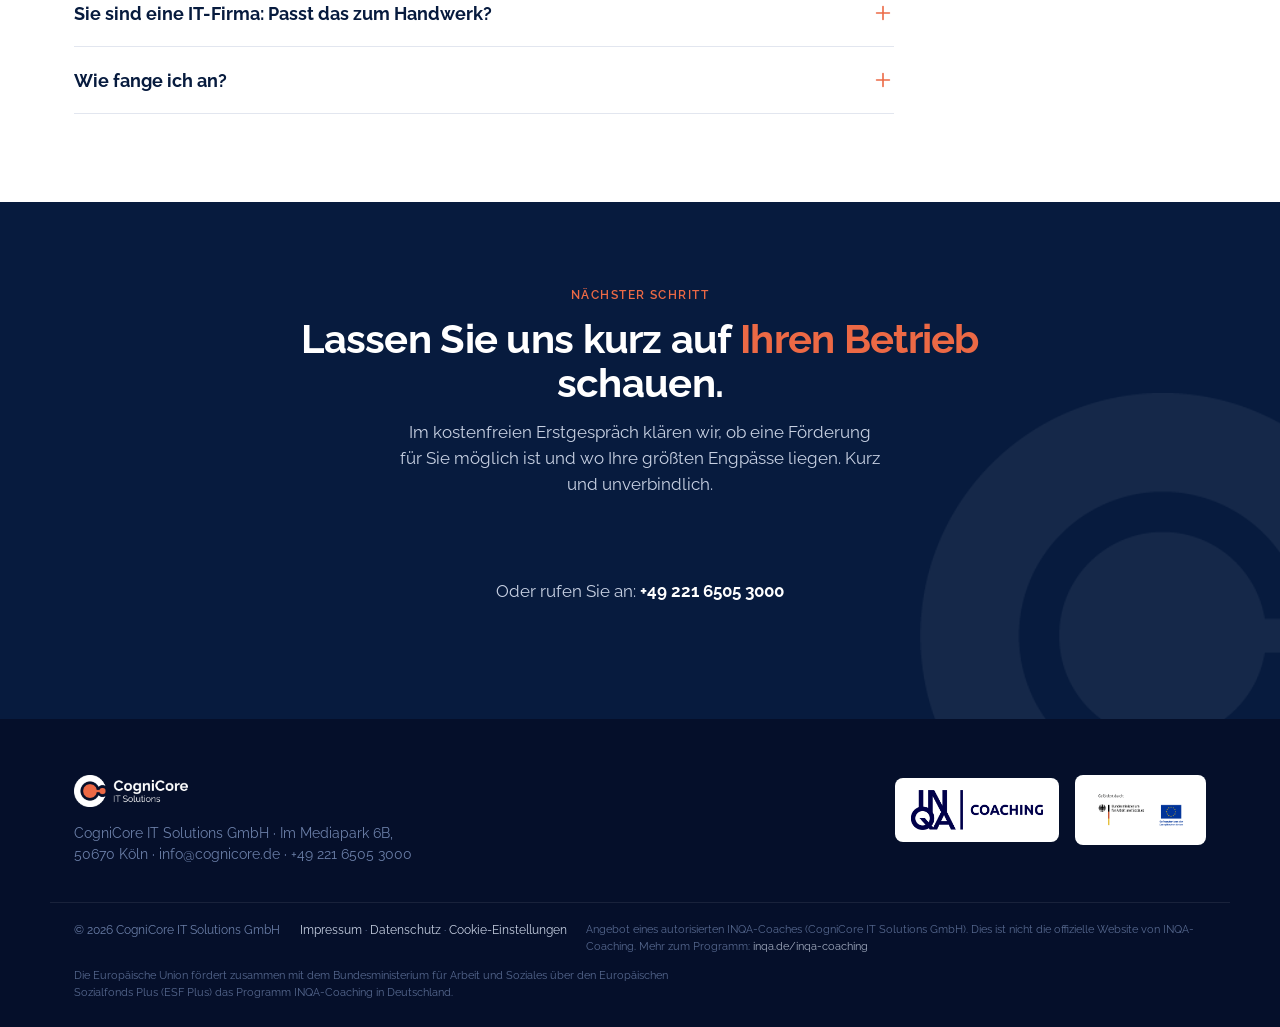
==== commit 47b88d7a: "Pains nach Handwerk-Trends 2026 geschärft (KI, Vertrieb, Arbeitgeber-Sichtbarkeit), Umsetzungs-Satz " ====
--- a/index.html
+++ b/index.html
@@ -68,20 +68,20 @@
     <div class="solve">
       <div class="solve__head"><span>Das kennen Sie aus dem Betrieb</span><span>Daran arbeiten wir</span></div>
       <div class="solve__row">
-        <div class="solve__problem"><svg class="ico" viewBox="0 0 24 24" fill="none" stroke="currentColor" stroke-width="1.75" stroke-linecap="round" stroke-linejoin="round"><circle cx="12" cy="12" r="10"/><path d="M12 8v4M12 16h.01"/></svg>Die Auftragsbücher sind voll, aber was in drei Jahren trägt, ist offen.</div>
-        <div class="solve__fix"><svg class="ico" viewBox="0 0 24 24" fill="none" stroke="currentColor" stroke-width="1.75" stroke-linecap="round" stroke-linejoin="round"><path d="M20 6 9 17l-5-5"/></svg>Ein Geschäft, das auch morgen trägt: planbare Umsätze und neue Standbeine.</div>
+        <div class="solve__problem"><svg class="ico" viewBox="0 0 24 24" fill="none" stroke="currentColor" stroke-width="1.75" stroke-linecap="round" stroke-linejoin="round"><circle cx="12" cy="12" r="10"/><path d="M12 8v4M12 16h.01"/></svg>KI ist in aller Munde. Aber was bringt sie Ihrem Betrieb konkret?</div>
+        <div class="solve__fix"><svg class="ico" viewBox="0 0 24 24" fill="none" stroke="currentColor" stroke-width="1.75" stroke-linecap="round" stroke-linejoin="round"><path d="M20 6 9 17l-5-5"/></svg>KI-Anwendungen finden, die zu Ihrem Geschäft passen, etwa schnellere Angebote.</div>
       </div>
       <div class="solve__row">
         <div class="solve__problem"><svg class="ico" viewBox="0 0 24 24" fill="none" stroke="currentColor" stroke-width="1.75" stroke-linecap="round" stroke-linejoin="round"><circle cx="12" cy="12" r="10"/><path d="M12 8v4M12 16h.01"/></svg>Wartung und Service passieren nur zufällig, wenn der Kunde sich meldet.</div>
         <div class="solve__fix"><svg class="ico" viewBox="0 0 24 24" fill="none" stroke="currentColor" stroke-width="1.75" stroke-linecap="round" stroke-linejoin="round"><path d="M20 6 9 17l-5-5"/></svg>Planbare Wartungs- und Serviceumsätze aufbauen.</div>
       </div>
       <div class="solve__row">
-        <div class="solve__problem"><svg class="ico" viewBox="0 0 24 24" fill="none" stroke="currentColor" stroke-width="1.75" stroke-linecap="round" stroke-linejoin="round"><circle cx="12" cy="12" r="10"/><path d="M12 8v4M12 16h.01"/></svg>Der Markt verändert sich schnell, zum Nachdenken über die Richtung bleibt kaum Zeit.</div>
-        <div class="solve__fix"><svg class="ico" viewBox="0 0 24 24" fill="none" stroke="currentColor" stroke-width="1.75" stroke-linecap="round" stroke-linejoin="round"><path d="M20 6 9 17l-5-5"/></svg>Neue Leistungen und Kundengruppen, mit denen Sie vorne bleiben.</div>
-      </div>
-      <div class="solve__row">
-        <div class="solve__problem"><svg class="ico" viewBox="0 0 24 24" fill="none" stroke="currentColor" stroke-width="1.75" stroke-linecap="round" stroke-linejoin="round"><circle cx="12" cy="12" r="10"/><path d="M12 8v4M12 16h.01"/></svg>Gute Leute zu finden ist schwer, die Guten zu halten noch schwerer.</div>
-        <div class="solve__fix"><svg class="ico" viewBox="0 0 24 24" fill="none" stroke="currentColor" stroke-width="1.75" stroke-linecap="round" stroke-linejoin="round"><path d="M20 6 9 17l-5-5"/></svg>Ein Arbeitsplatz, der überzeugt, damit Fachkräfte bleiben.</div>
+        <div class="solve__problem"><svg class="ico" viewBox="0 0 24 24" fill="none" stroke="currentColor" stroke-width="1.75" stroke-linecap="round" stroke-linejoin="round"><circle cx="12" cy="12" r="10"/><path d="M12 8v4M12 16h.01"/></svg>Neue Aufträge kommen fast nur über Mundpropaganda, Neukunden sind Zufall.</div>
+        <div class="solve__fix"><svg class="ico" viewBox="0 0 24 24" fill="none" stroke="currentColor" stroke-width="1.75" stroke-linecap="round" stroke-linejoin="round"><path d="M20 6 9 17l-5-5"/></svg>Kundengewinnung systematisch aufbauen, mit Blick auf den Ertrag.</div>
+      </div>
+      <div class="solve__row">
+        <div class="solve__problem"><svg class="ico" viewBox="0 0 24 24" fill="none" stroke="currentColor" stroke-width="1.75" stroke-linecap="round" stroke-linejoin="round"><circle cx="12" cy="12" r="10"/><path d="M12 8v4M12 16h.01"/></svg>Bewerbungen bleiben aus, obwohl der Betrieb gute Arbeit macht.</div>
+        <div class="solve__fix"><svg class="ico" viewBox="0 0 24 24" fill="none" stroke="currentColor" stroke-width="1.75" stroke-linecap="round" stroke-linejoin="round"><path d="M20 6 9 17l-5-5"/></svg>Als Arbeitgeber sichtbar werden, dem junge Leute vertrauen, damit Fachkräfte kommen und bleiben.</div>
       </div>
       <div class="solve__row">
         <div class="solve__problem"><svg class="ico" viewBox="0 0 24 24" fill="none" stroke="currentColor" stroke-width="1.75" stroke-linecap="round" stroke-linejoin="round"><circle cx="12" cy="12" r="10"/><path d="M12 8v4M12 16h.01"/></svg>Das Team ist am Limit, die Stimmung leidet.</div>
@@ -119,7 +119,7 @@
         <p>Gute Leute zu finden ist schwer, sie zu halten noch schwerer. Wir machen Ihren Betrieb zu einem Arbeitsplatz, der überzeugt.</p>
         <ul>
           <li><svg class="ico" viewBox="0 0 24 24" fill="none" stroke="currentColor" stroke-width="1.75" stroke-linecap="round" stroke-linejoin="round"><path d="M20 6 9 17l-5-5"/></svg><span><b>Arbeitszeit, die passt:</b> planbare Einsätze und faire Modelle als Argument im Wettbewerb um Fachkräfte.</span></li>
-          <li><svg class="ico" viewBox="0 0 24 24" fill="none" stroke="currentColor" stroke-width="1.75" stroke-linecap="round" stroke-linejoin="round"><path d="M20 6 9 17l-5-5"/></svg><span><b>Gesundes Arbeitsumfeld:</b> Belastung im Team senken, statt gute Leute auszubrennen.</span></li>
+          <li><svg class="ico" viewBox="0 0 24 24" fill="none" stroke="currentColor" stroke-width="1.75" stroke-linecap="round" stroke-linejoin="round"><path d="M20 6 9 17l-5-5"/></svg><span><b>Gesundes Arbeitsumfeld:</b> Belastung im Team senken, bevor gute Leute ausbrennen.</span></li>
           <li><svg class="ico" viewBox="0 0 24 24" fill="none" stroke="currentColor" stroke-width="1.75" stroke-linecap="round" stroke-linejoin="round"><path d="M20 6 9 17l-5-5"/></svg><span><b>Attraktiver Arbeitgeber:</b> ein Betrieb, in dem gute Leute gerne bleiben.</span></li>
         </ul>
       </article>
@@ -190,7 +190,7 @@
     </div>
     <div class="why">
       <div class="why__text">
-        <p>Zukunft und gute Leute sind keine Fragen, die man mit einer fertigen Lösung von der Stange beantwortet. Es geht darum, wie Ihr Betrieb morgen aufgestellt ist und wie sich Arbeit bei Ihnen anfühlt.</p>
+        <p>Zukunft und gute Leute sind keine Fragen, die man mit einer fertigen Lösung von der Stange beantwortet. Es geht darum, wie Ihr Betrieb morgen aufgestellt ist und wie sich Arbeit bei Ihnen anfühlt. Wissen ist dabei selten das Problem. Die Umsetzung ist es.</p>
         <p>Deshalb arbeite ich über mehrere Monate direkt im Betrieb, gemeinsam mit Ihren Leuten. Wir probieren aus, justieren und entwickeln Lösungen, die auch tragen, wenn ich wieder weg bin.</p>
       </div>
       <ul class="why__list">
@@ -216,7 +216,7 @@
       <div class="result"><svg class="ico" viewBox="0 0 24 24" fill="none" stroke="currentColor" stroke-width="1.75" stroke-linecap="round" stroke-linejoin="round"><path d="M20 6 9 17l-5-5"/></svg><p>Ein zweites Standbein neben dem Tagesgeschäft</p></div>
       <div class="result"><svg class="ico" viewBox="0 0 24 24" fill="none" stroke="currentColor" stroke-width="1.75" stroke-linecap="round" stroke-linejoin="round"><path d="M20 6 9 17l-5-5"/></svg><p>Schneller auf Marktveränderungen reagieren</p></div>
       <div class="result"><svg class="ico" viewBox="0 0 24 24" fill="none" stroke="currentColor" stroke-width="1.75" stroke-linecap="round" stroke-linejoin="round"><path d="M20 6 9 17l-5-5"/></svg><p>Ein Betrieb, der als Arbeitgeber überzeugt</p></div>
-      <div class="result"><svg class="ico" viewBox="0 0 24 24" fill="none" stroke="currentColor" stroke-width="1.75" stroke-linecap="round" stroke-linejoin="round"><path d="M20 6 9 17l-5-5"/></svg><p>Fachkräfte, die bleiben statt zu gehen</p></div>
+      <div class="result"><svg class="ico" viewBox="0 0 24 24" fill="none" stroke="currentColor" stroke-width="1.75" stroke-linecap="round" stroke-linejoin="round"><path d="M20 6 9 17l-5-5"/></svg><p>Fachkräfte, die gerne bleiben</p></div>
       <div class="result"><svg class="ico" viewBox="0 0 24 24" fill="none" stroke="currentColor" stroke-width="1.75" stroke-linecap="round" stroke-linejoin="round"><path d="M20 6 9 17l-5-5"/></svg><p>Ein Team, das mitzieht und weniger ausbrennt</p></div>
     </div>
   </div>
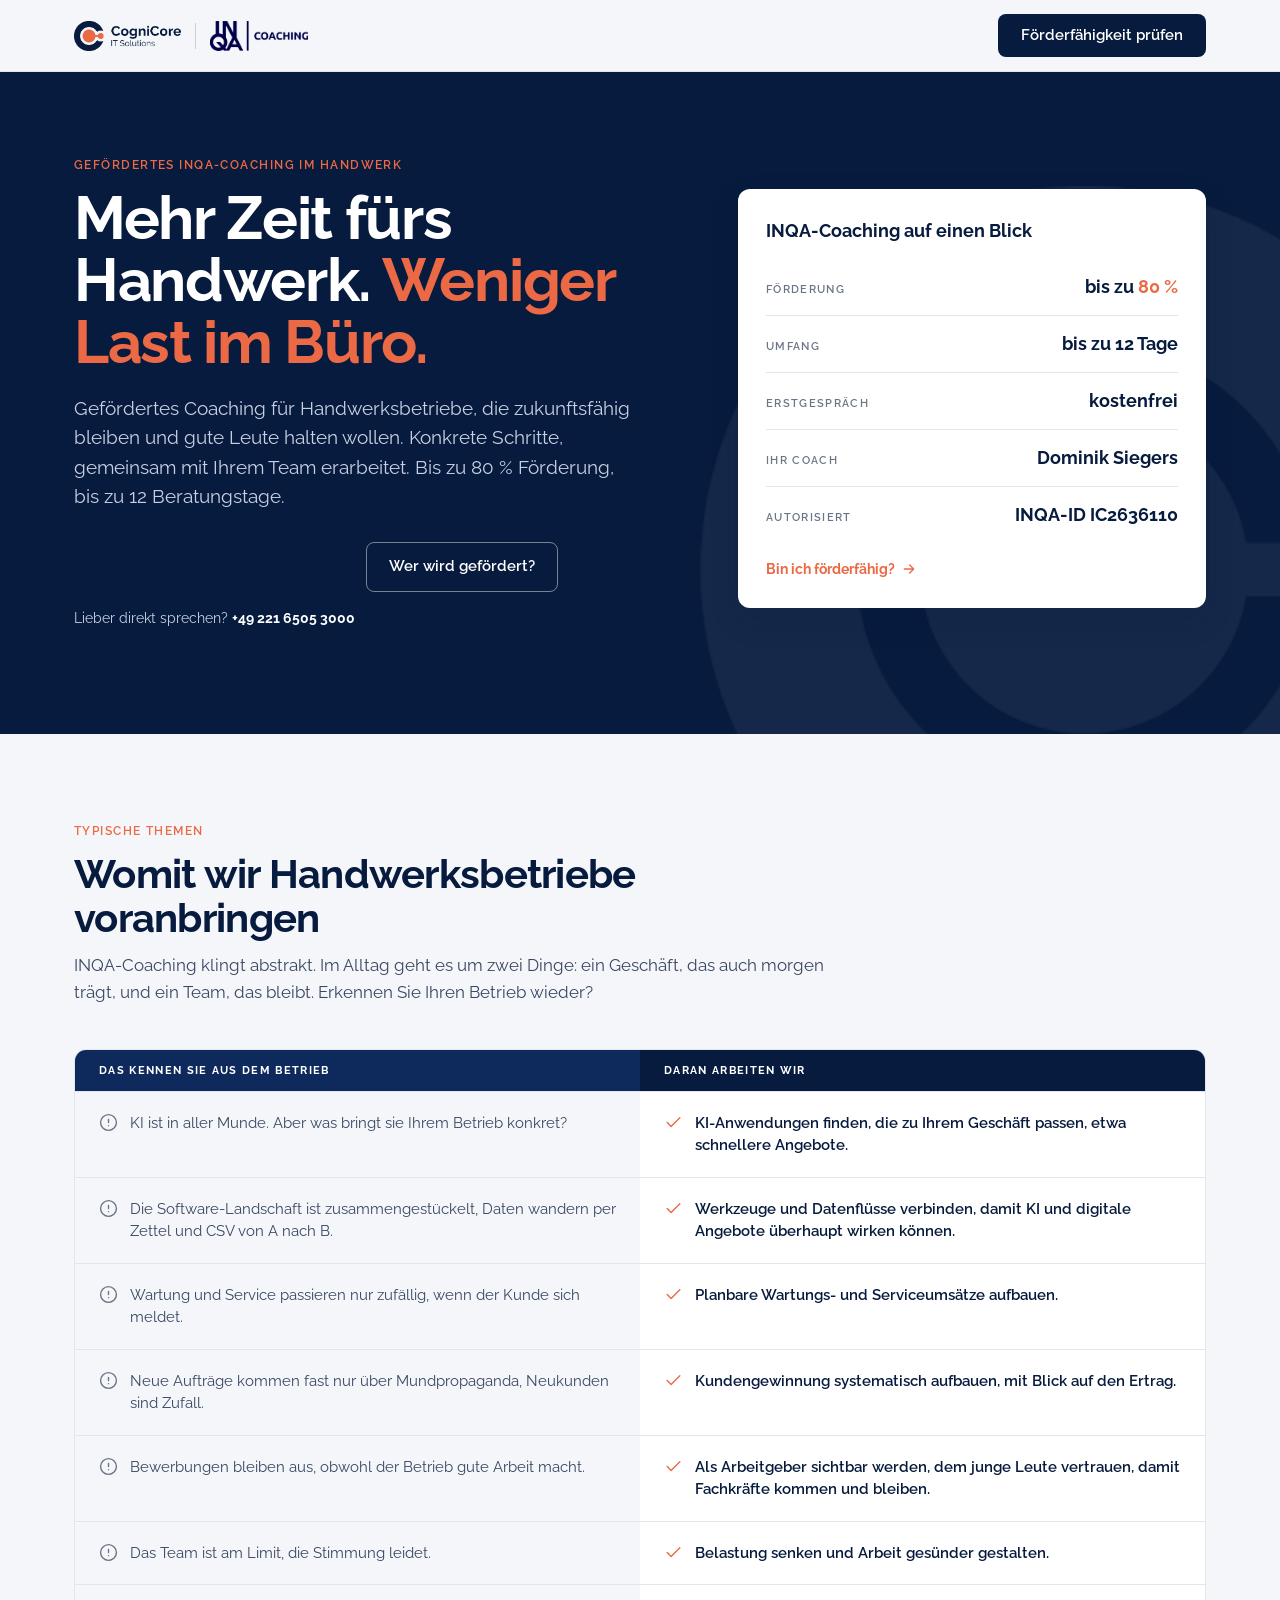
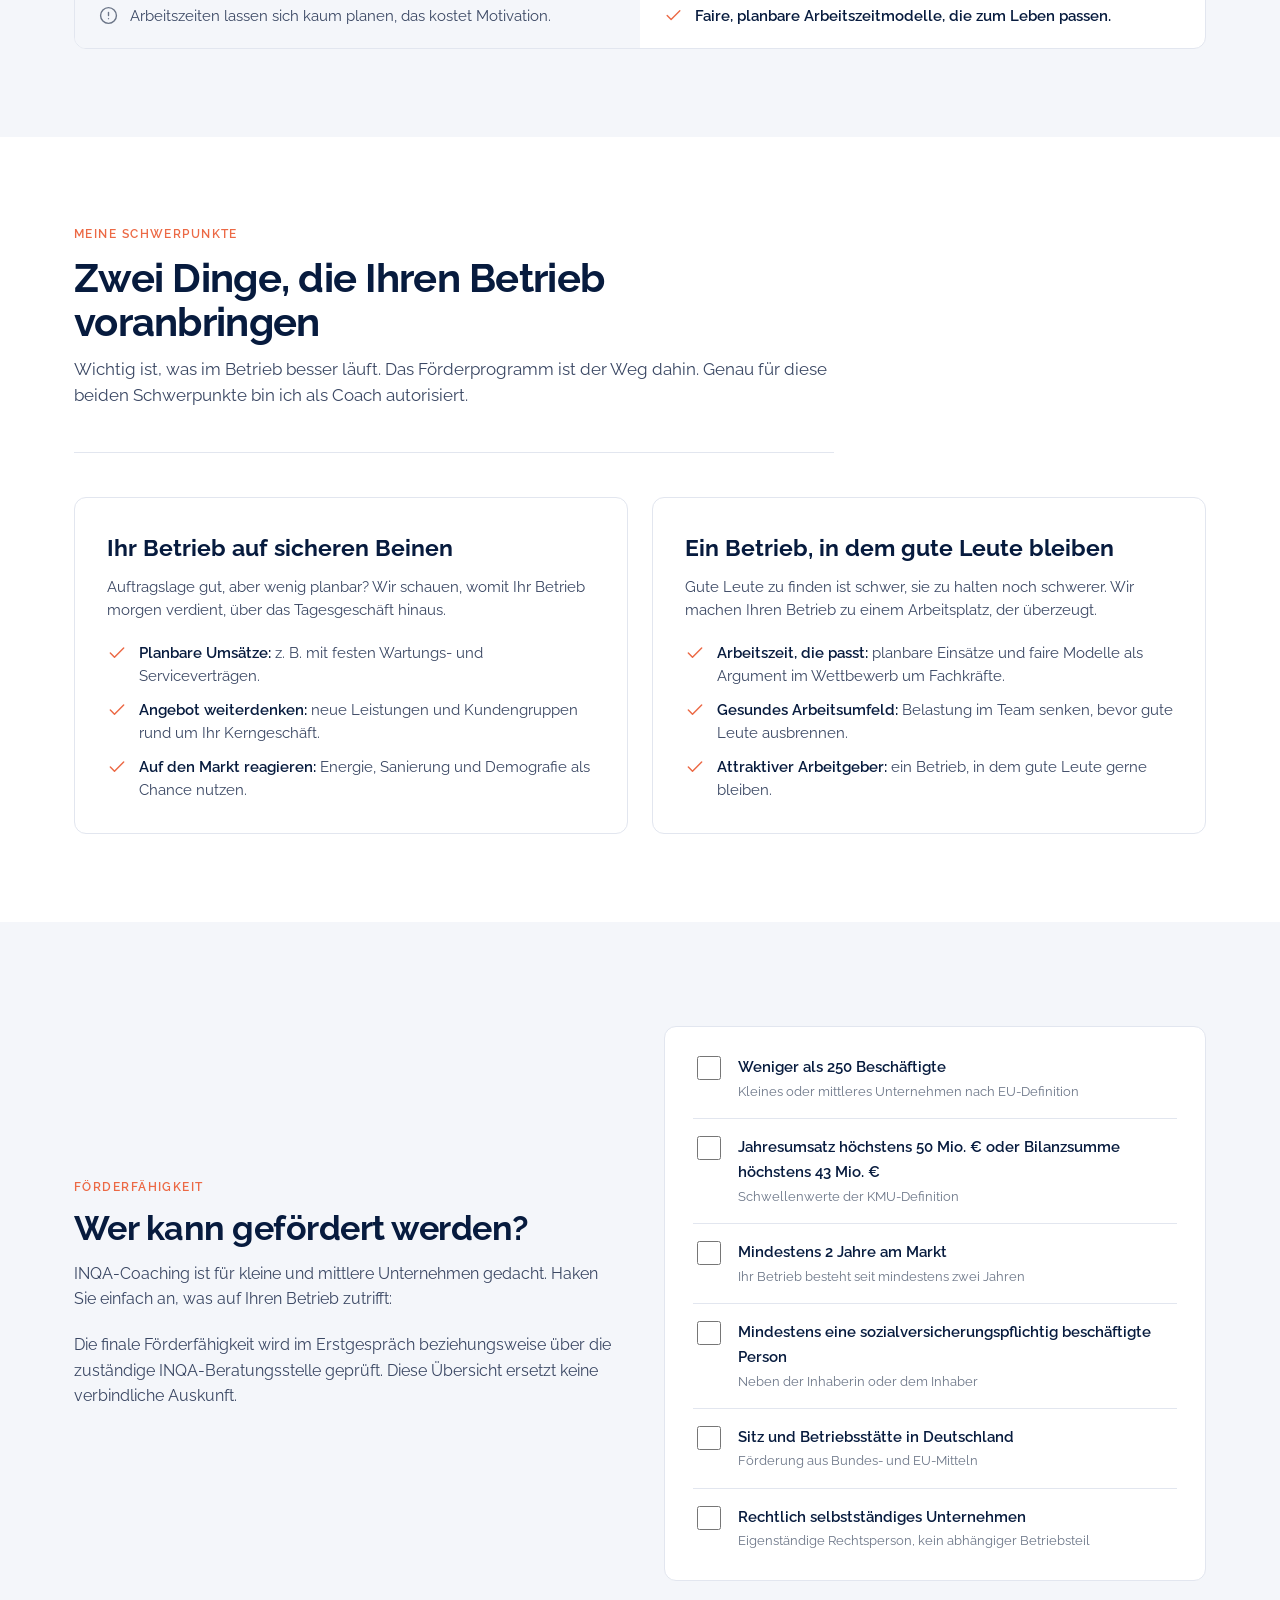
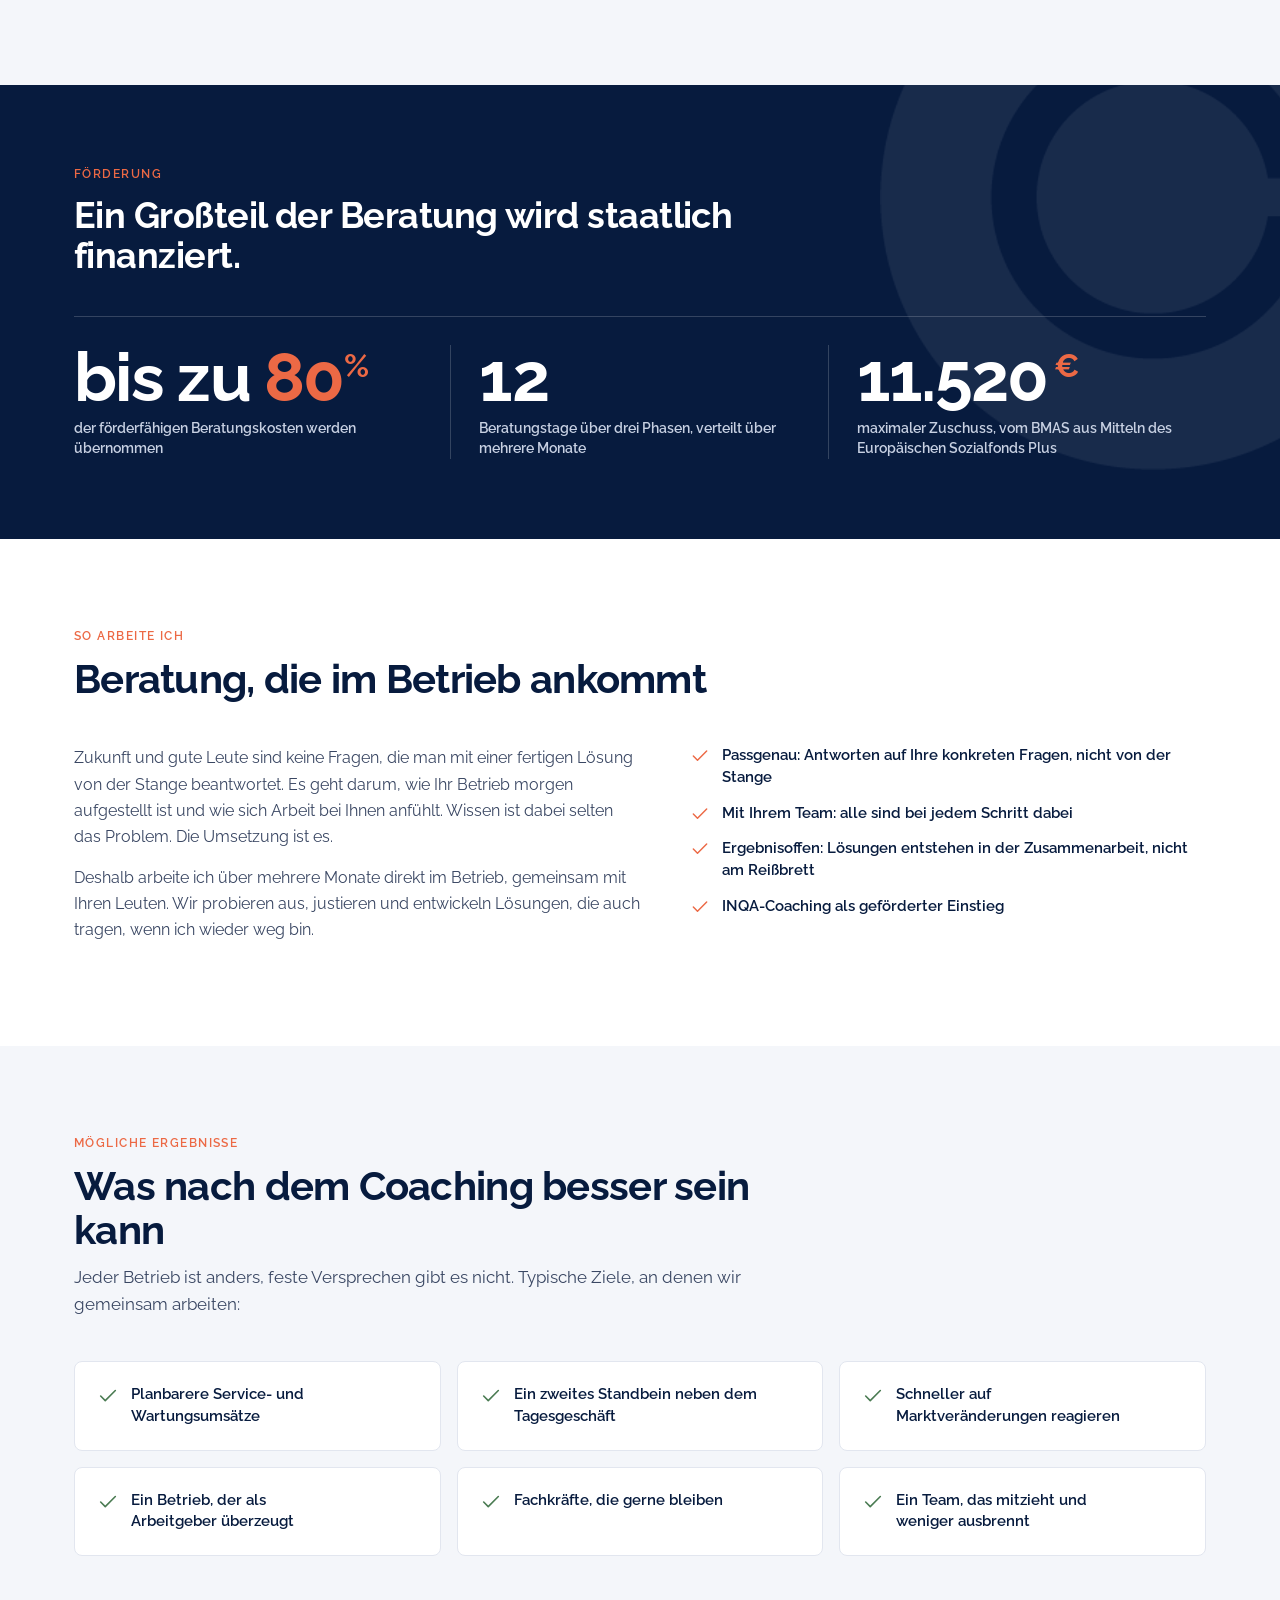
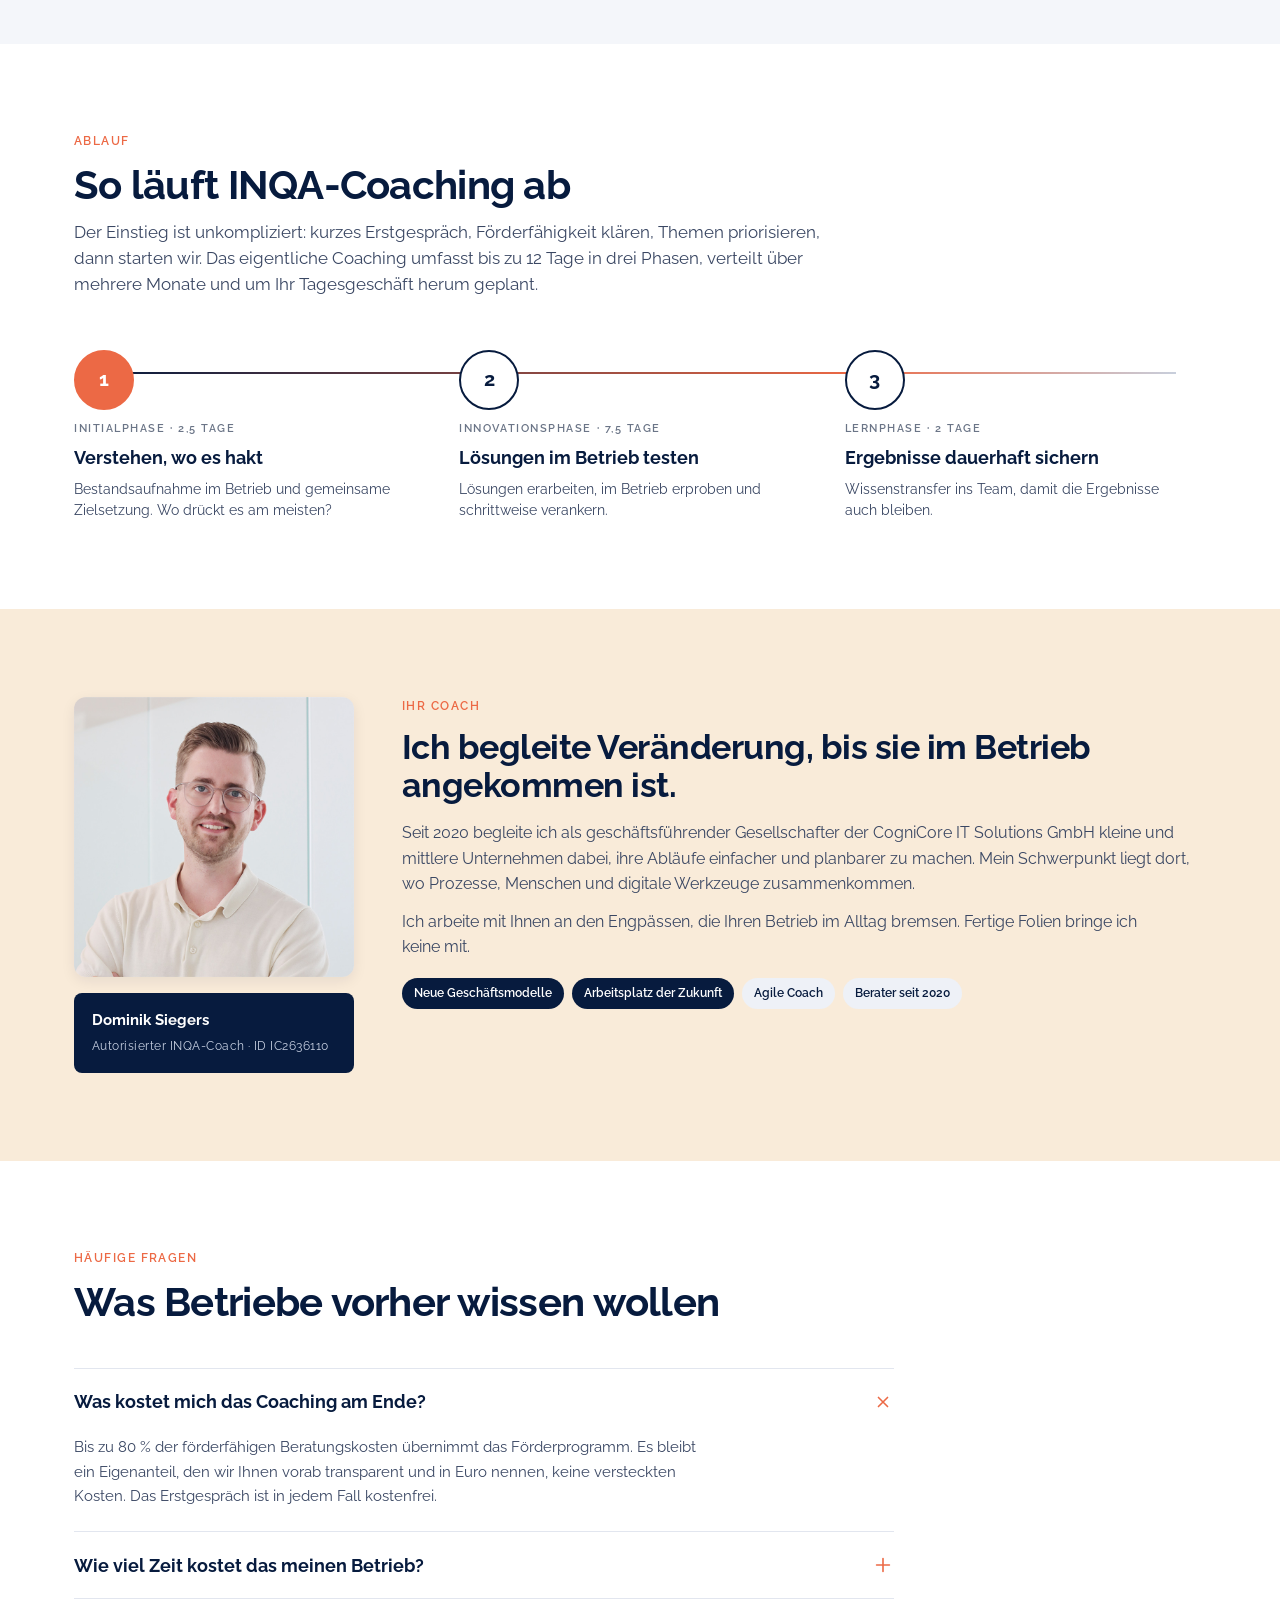
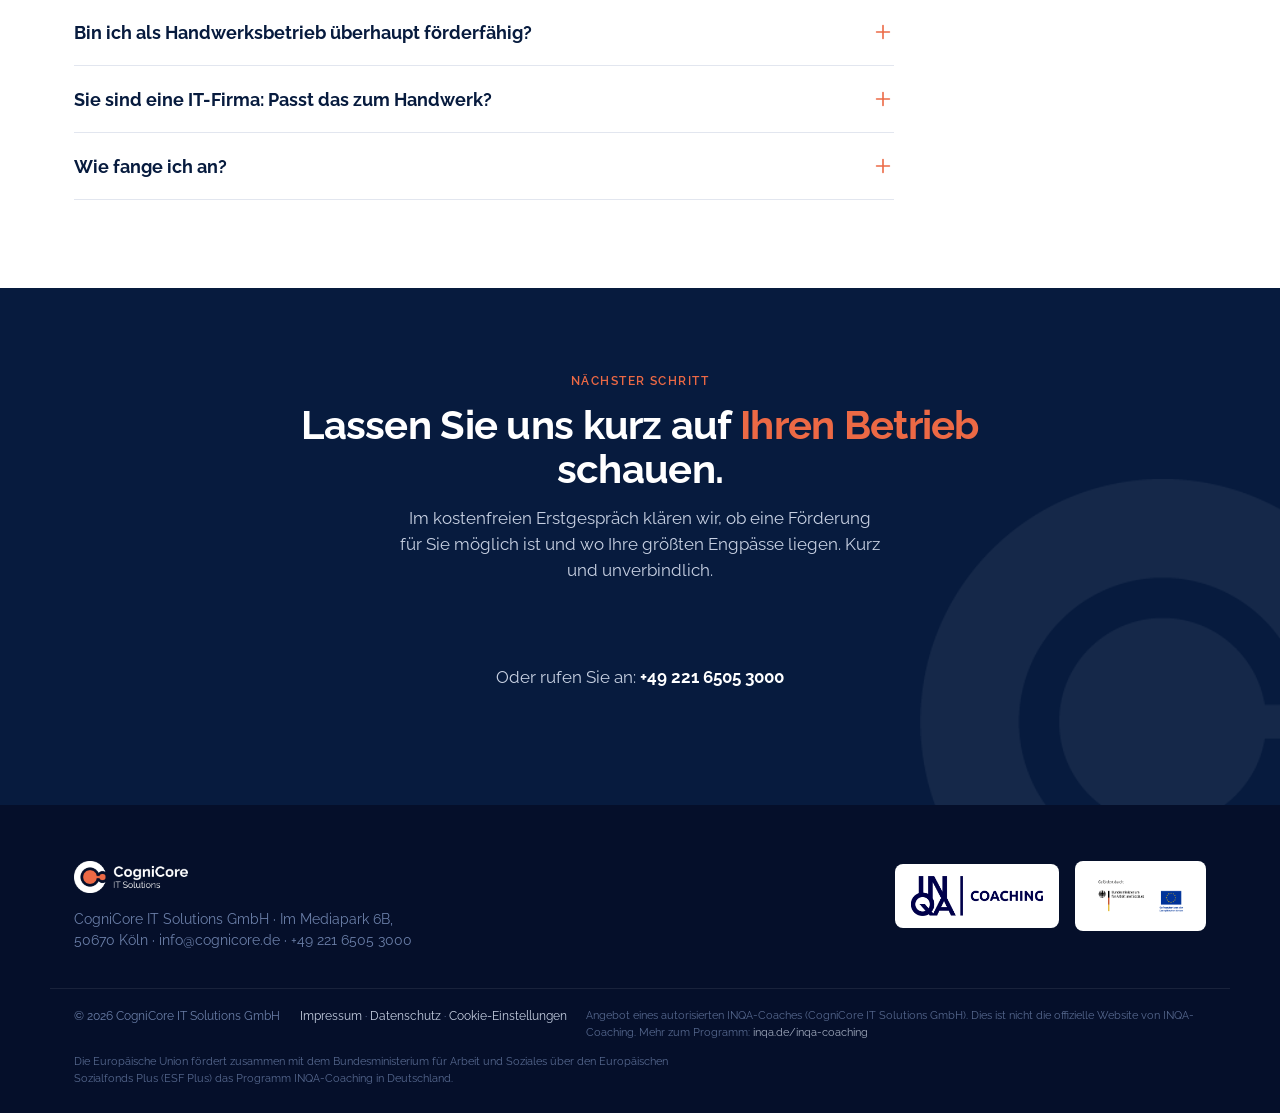
==== commit c62fcfd5: "Pain-Zeile Digitalisierung/Schnittstellen ergänzt (Trend 3, als KI-Voraussetzung gerahmt)" ====
--- a/index.html
+++ b/index.html
@@ -70,6 +70,10 @@
       <div class="solve__row">
         <div class="solve__problem"><svg class="ico" viewBox="0 0 24 24" fill="none" stroke="currentColor" stroke-width="1.75" stroke-linecap="round" stroke-linejoin="round"><circle cx="12" cy="12" r="10"/><path d="M12 8v4M12 16h.01"/></svg>KI ist in aller Munde. Aber was bringt sie Ihrem Betrieb konkret?</div>
         <div class="solve__fix"><svg class="ico" viewBox="0 0 24 24" fill="none" stroke="currentColor" stroke-width="1.75" stroke-linecap="round" stroke-linejoin="round"><path d="M20 6 9 17l-5-5"/></svg>KI-Anwendungen finden, die zu Ihrem Geschäft passen, etwa schnellere Angebote.</div>
+      </div>
+      <div class="solve__row">
+        <div class="solve__problem"><svg class="ico" viewBox="0 0 24 24" fill="none" stroke="currentColor" stroke-width="1.75" stroke-linecap="round" stroke-linejoin="round"><circle cx="12" cy="12" r="10"/><path d="M12 8v4M12 16h.01"/></svg>Die Software-Landschaft ist zusammengestückelt, Daten wandern per Zettel und CSV von A nach B.</div>
+        <div class="solve__fix"><svg class="ico" viewBox="0 0 24 24" fill="none" stroke="currentColor" stroke-width="1.75" stroke-linecap="round" stroke-linejoin="round"><path d="M20 6 9 17l-5-5"/></svg>Werkzeuge und Datenflüsse verbinden, damit KI und digitale Angebote überhaupt wirken können.</div>
       </div>
       <div class="solve__row">
         <div class="solve__problem"><svg class="ico" viewBox="0 0 24 24" fill="none" stroke="currentColor" stroke-width="1.75" stroke-linecap="round" stroke-linejoin="round"><circle cx="12" cy="12" r="10"/><path d="M12 8v4M12 16h.01"/></svg>Wartung und Service passieren nur zufällig, wenn der Kunde sich meldet.</div>
